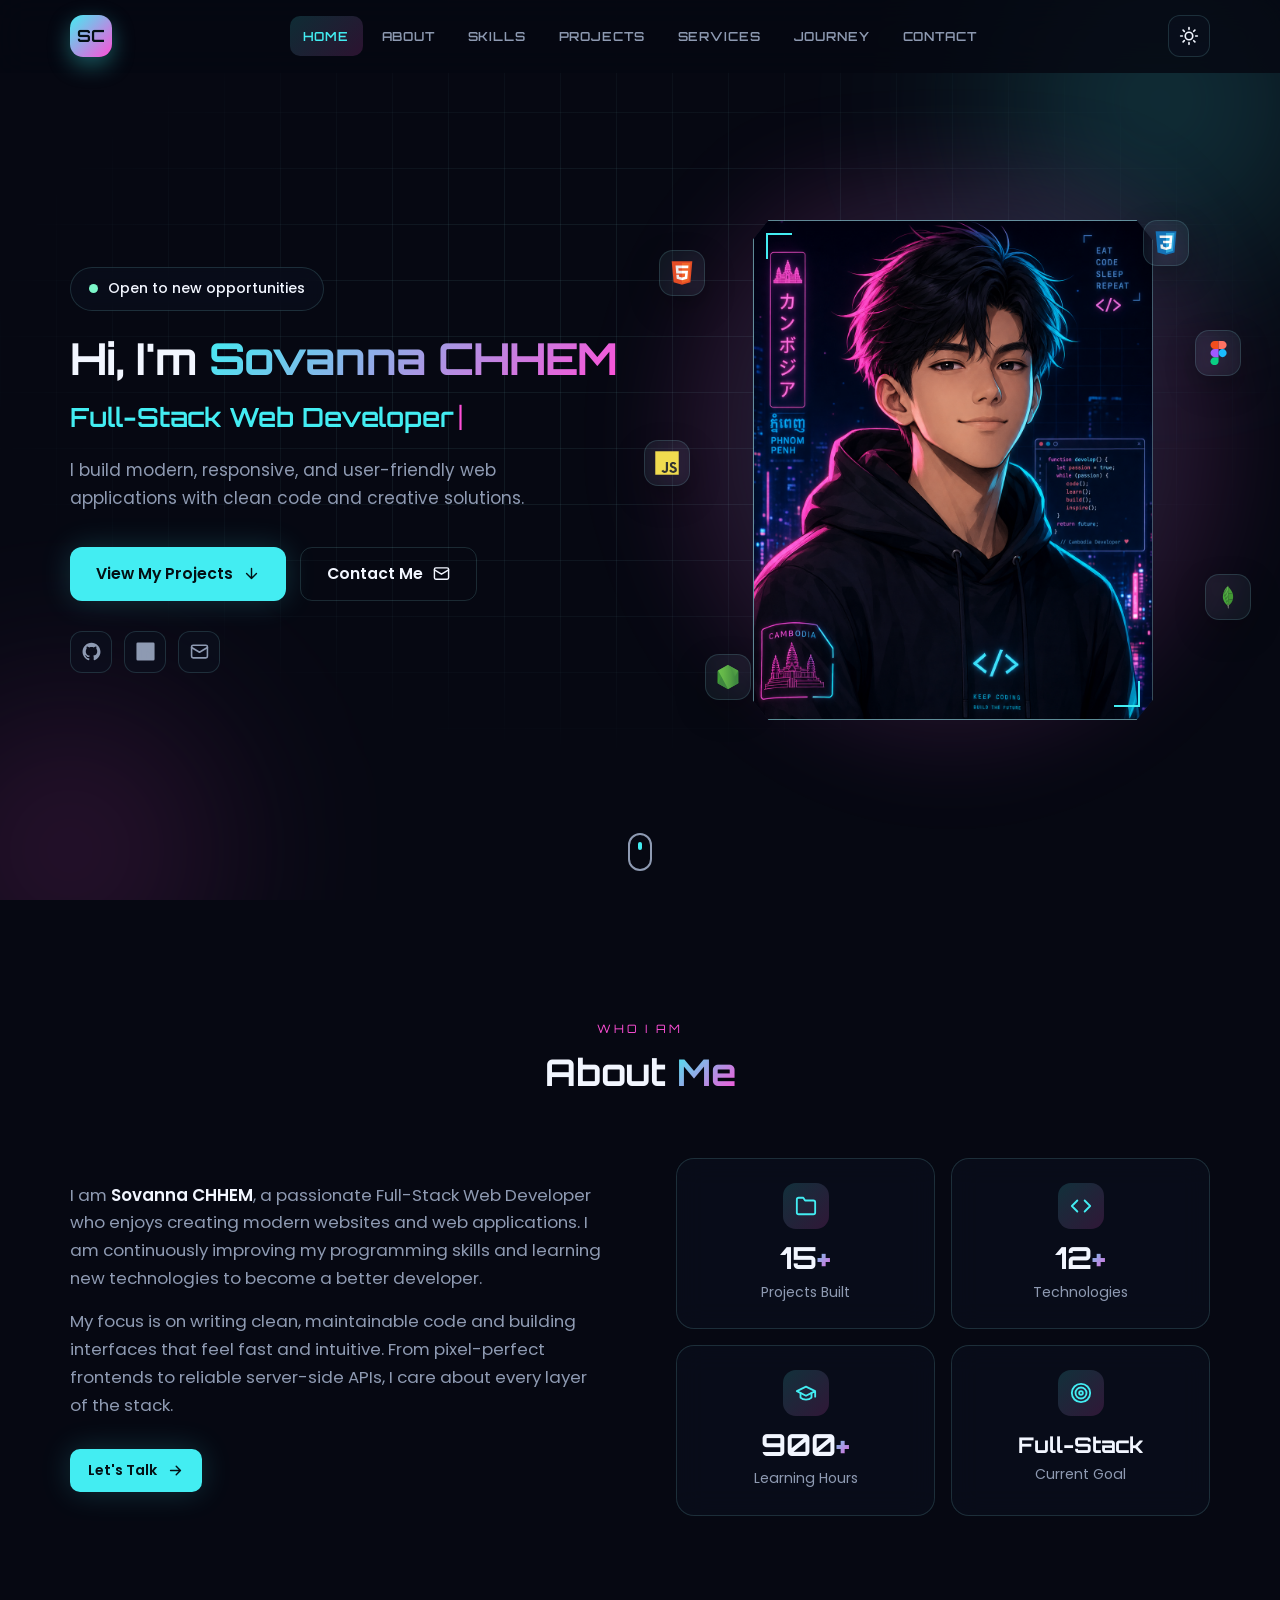
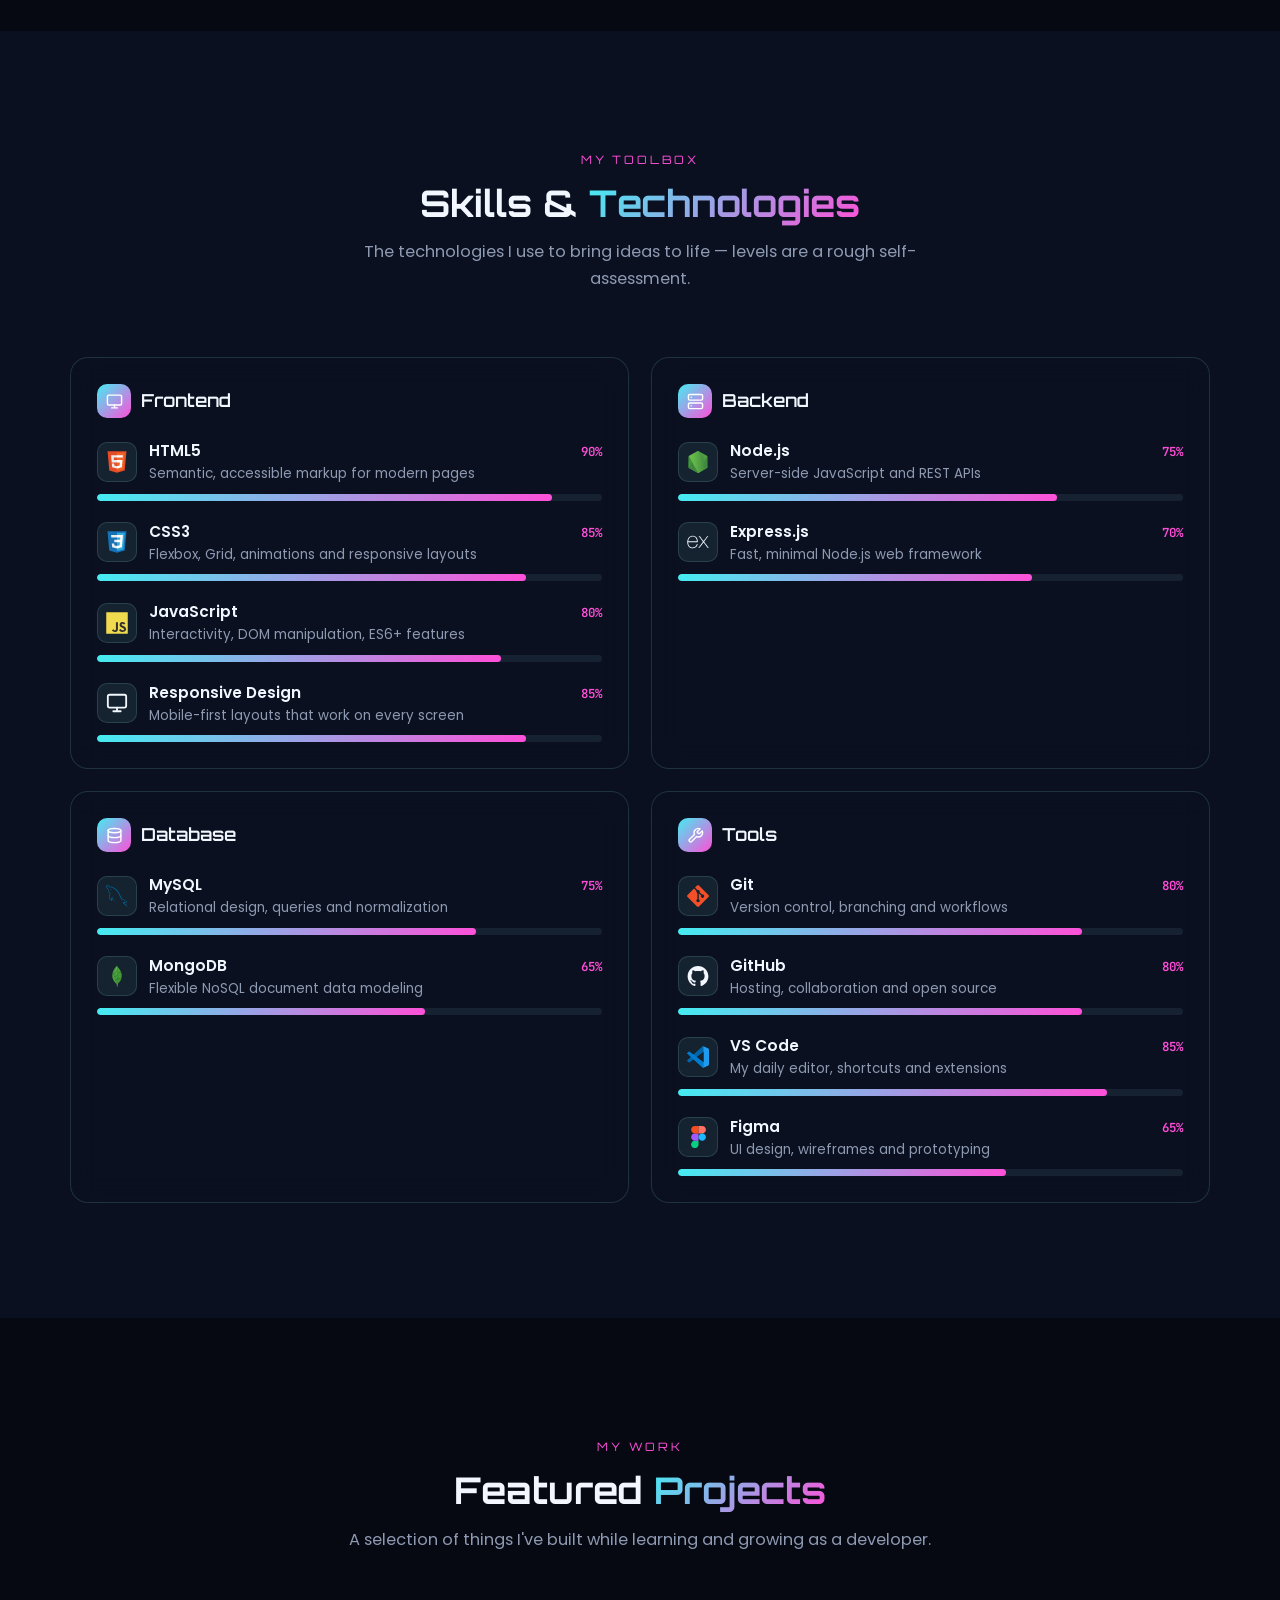
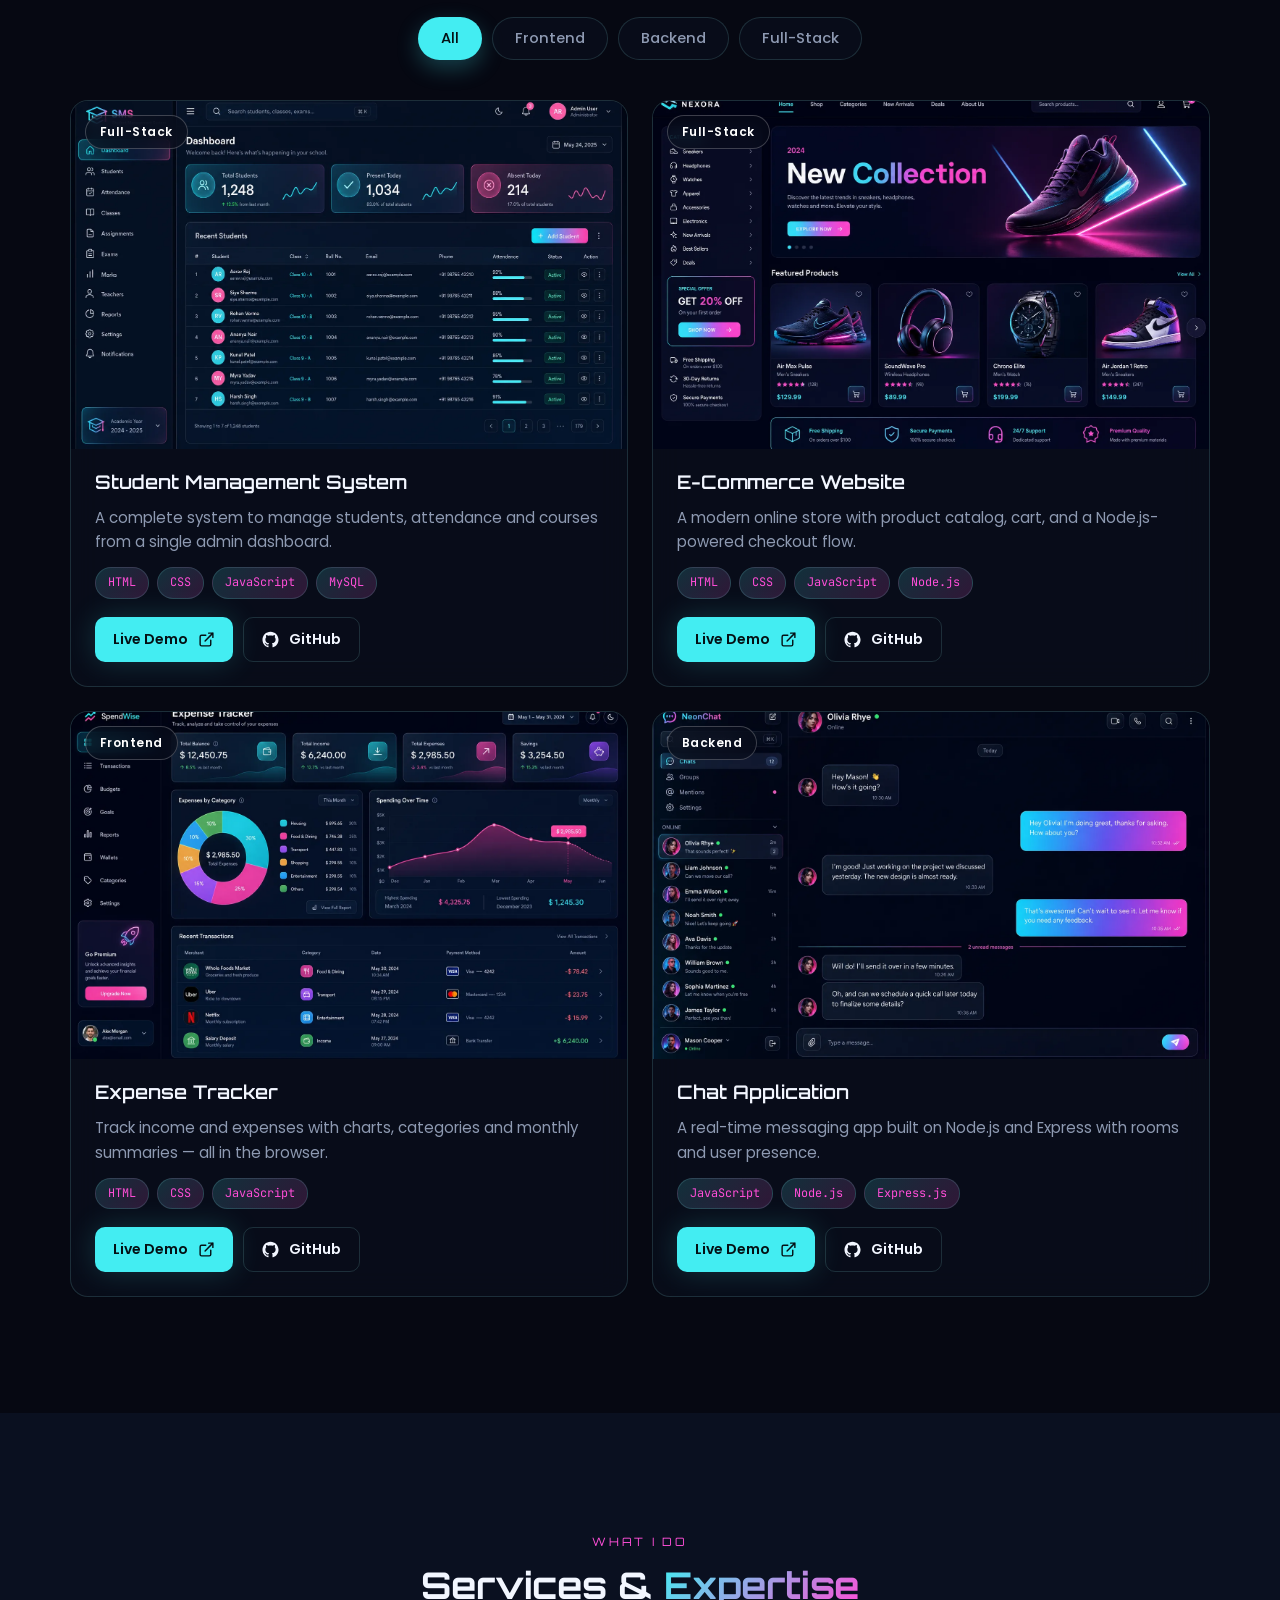
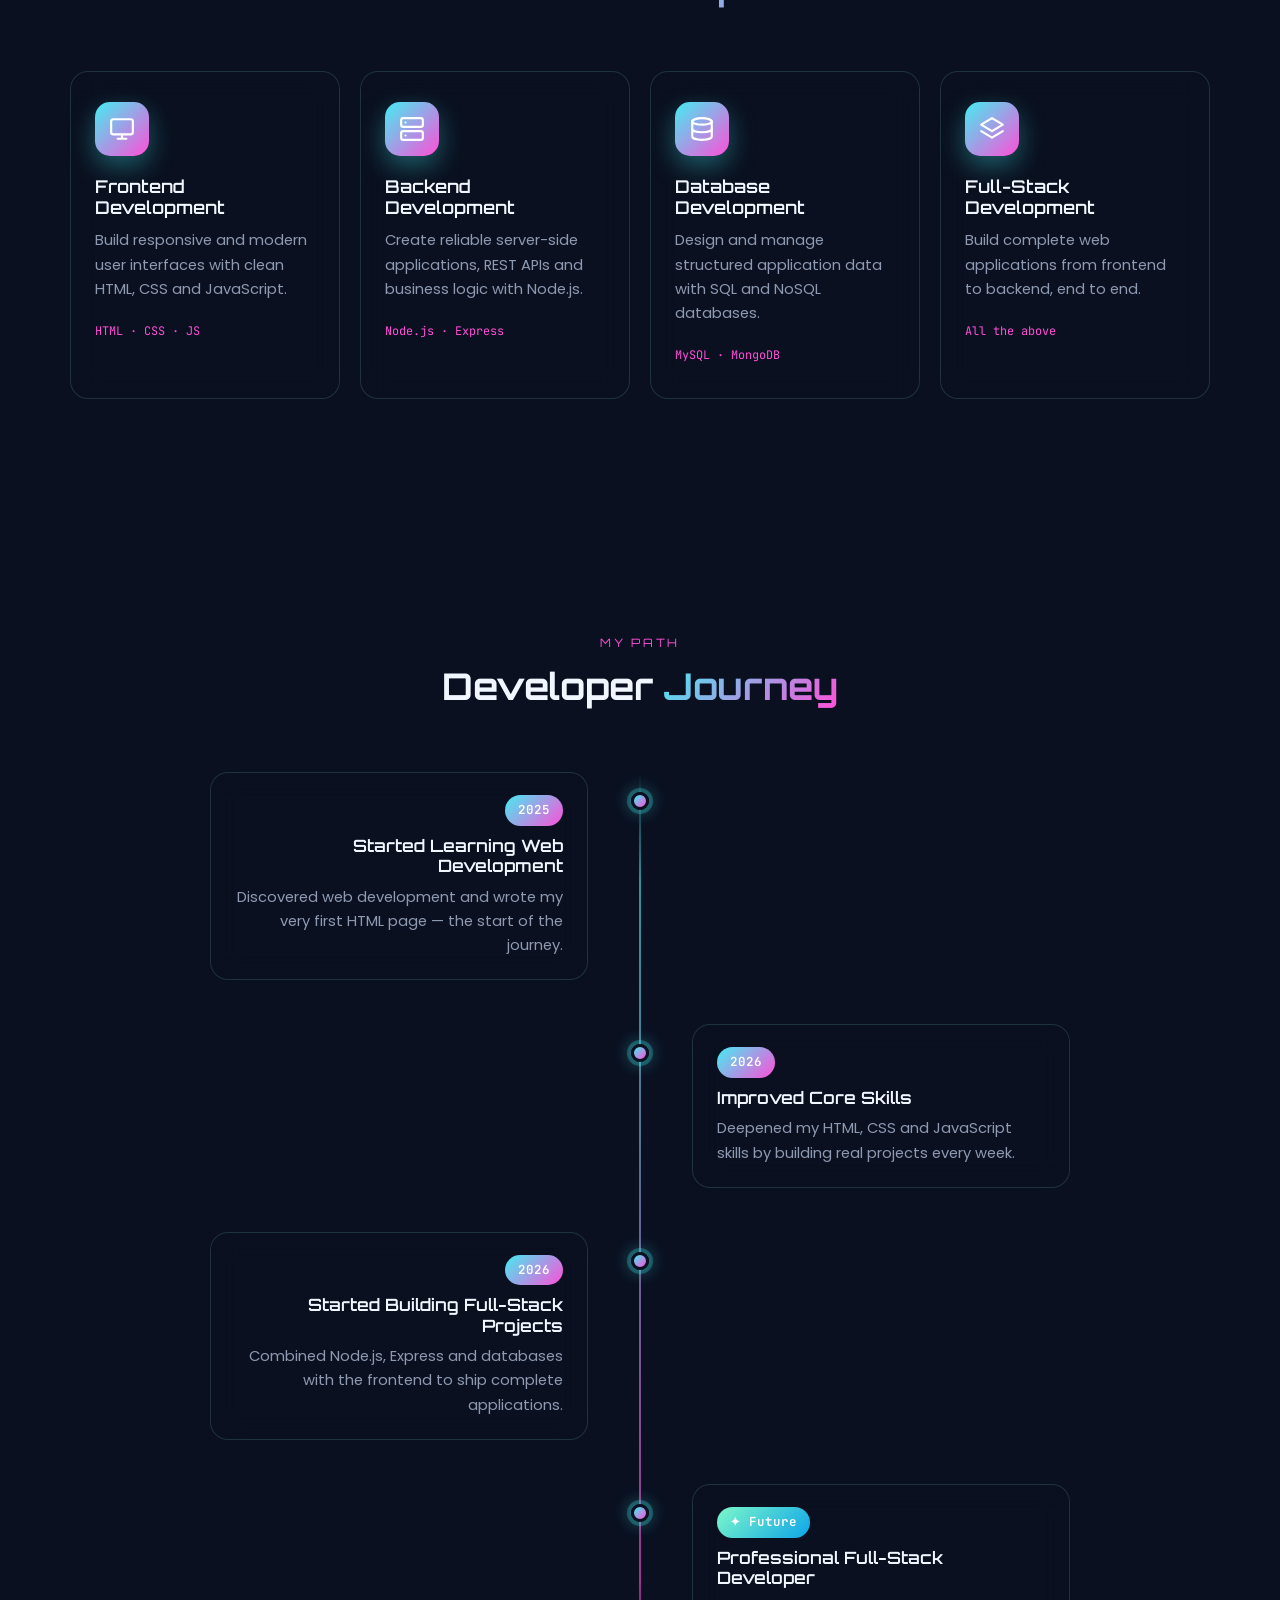
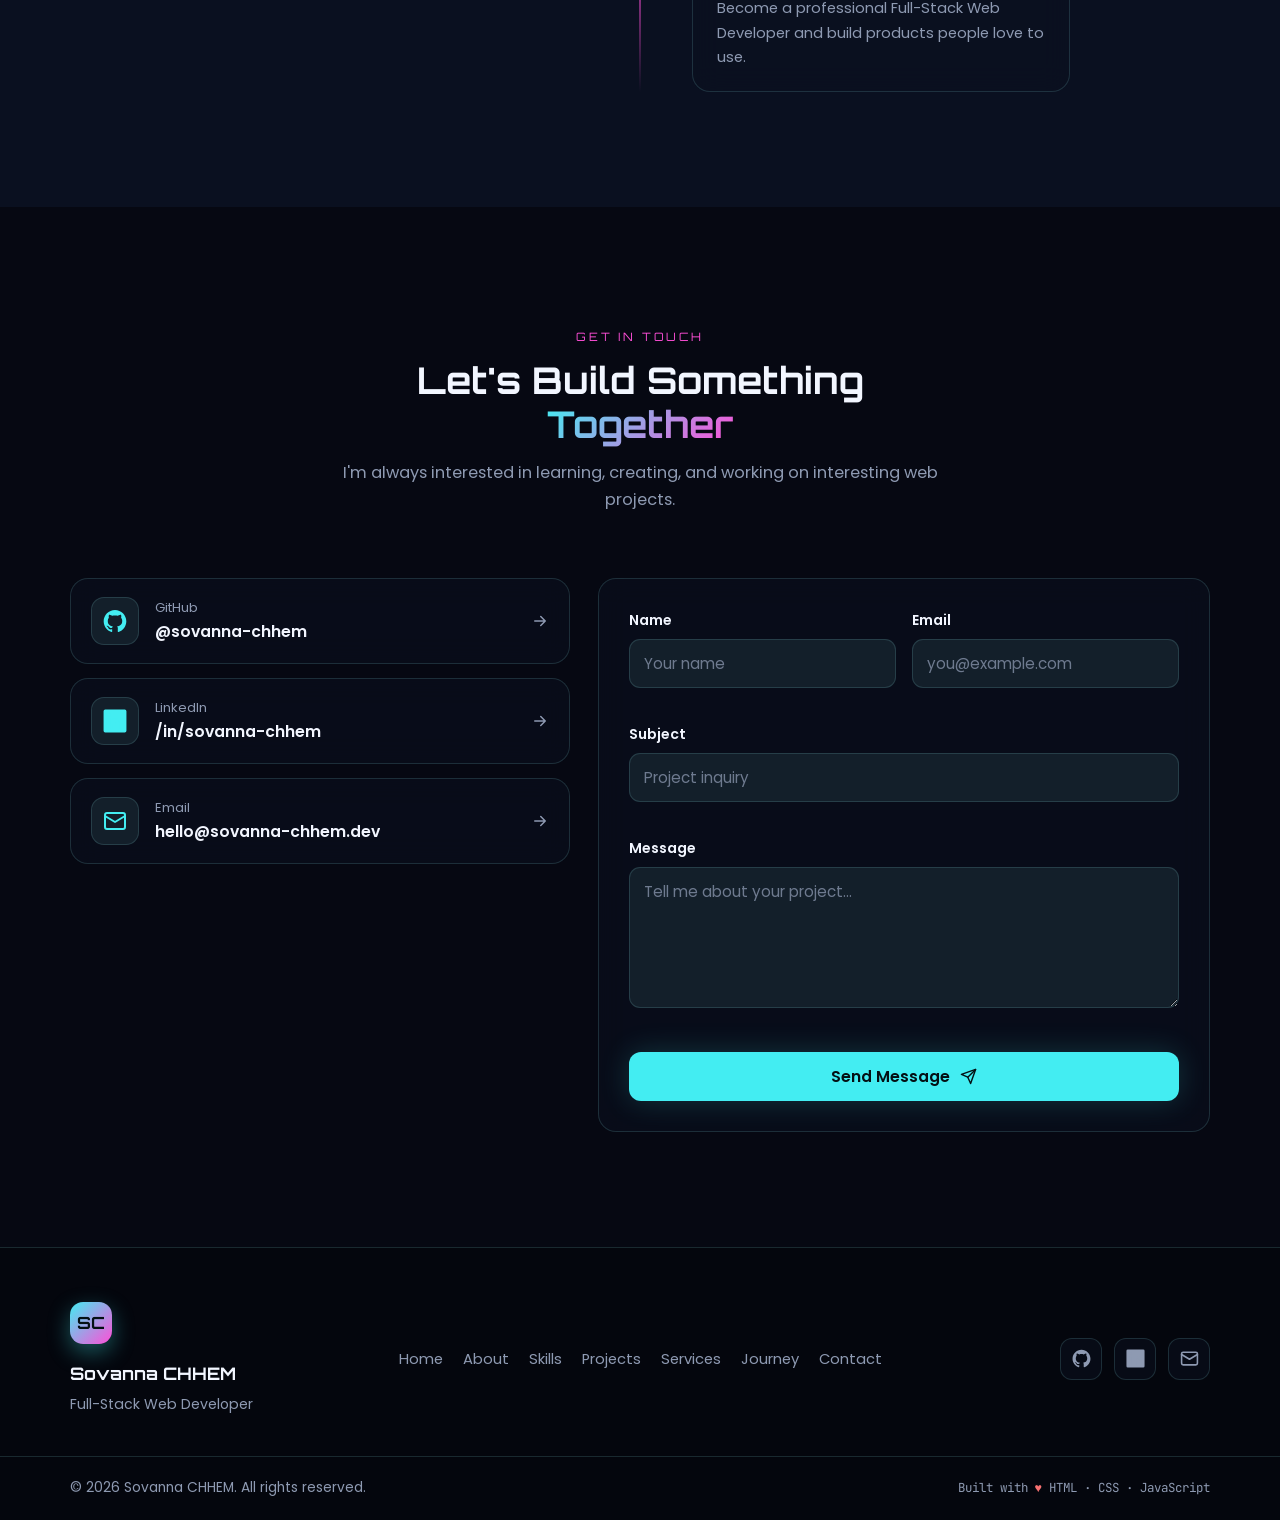
==== index.html @ 7cf5269c "update website" ====
<!DOCTYPE html>
<html lang="en" data-theme="dark">

<head>
  <!-- ============================================================
       Sovanna CHHEM — Full-Stack Web Developer Portfolio
       Pure HTML5 + CSS3 + vanilla JavaScript (no frameworks)
       ============================================================ -->
  <meta charset="UTF-8" />
  <meta name="viewport" content="width=device-width, initial-scale=1.0" />

  <!-- SEO -->
  <title>Sovanna CHHEM — Full-Stack Web Developer</title>
  <meta name="description"
    content="Portfolio of Sovanna CHHEM, a modern Full-Stack Web Developer building responsive, user-friendly web applications with clean code and creative solutions." />
  <meta name="keywords"
    content="Sovanna CHHEM, Full-Stack Developer, Web Developer, HTML, CSS, JavaScript, Node.js, Express, MySQL, MongoDB, Portfolio" />
  <meta name="author" content="Sovanna CHHEM" />
  <meta name="theme-color" content="#060812" />

  <!-- Open Graph (social sharing) -->
  <meta property="og:type" content="website" />
  <meta property="og:title" content="Sovanna CHHEM — Full-Stack Web Developer" />
  <meta property="og:description"
    content="I build modern, responsive, and user-friendly web applications with clean code and creative solutions." />
  <meta property="og:url" content="https://sovanna-chhem.dev/" />
  <meta property="og:site_name" content="Sovanna CHHEM" />
  <meta name="google-site-verification" content="WPtiojHnUy4G0GXLdQx_UKzPWzONF-RwFGlHoE3IRe0" />
  <!-- Favicon (SC monogram) -->
  <link rel="stylesheet" href="./sitemap.xml">
  <link rel="icon" type="image/svg+xml" href="assets/icons/favicon.svg" />

  <!-- Fonts: Orbitron (display), Poppins (body), Battambang (Khmer), JetBrains Mono (code) -->
  <link rel="preconnect" href="https://fonts.googleapis.com" />
  <link rel="preconnect" href="https://fonts.gstatic.com" crossorigin />
  <link
    href="https://fonts.googleapis.com/css2?family=Battambang:wght@300;400;700&family=JetBrains+Mono:wght@400;500&family=Orbitron:wght@500;600;700;800&family=Poppins:wght@300;400;500;600;700&display=swap"
    rel="stylesheet" />

  <!-- Prevent theme flash: apply saved theme before the page paints.
       The full theme logic lives in script.js (localStorage key: sc-portfolio-theme). -->
  <script>
    (function () {
      try {
        var saved = localStorage.getItem("sc-portfolio-theme");
        document.documentElement.setAttribute("data-theme", saved === "light" ? "light" : "dark");
      } catch (e) {
        document.documentElement.setAttribute("data-theme", "dark");
      }
    })();
  </script>

  <link rel="stylesheet" href="style.css" />
</head>

<body>
  <!-- ============ SVG SPRITE (all icons defined once, reused with <use>) ============ -->
  <svg class="svg-sprite" aria-hidden="true" focusable="false">
    <defs>
      <!-- Brand icons (devicon style, 128 viewBox) -->
      <symbol id="i-html5" viewBox="0 0 128 128">
        <path fill="#E44D26" d="M19.037 113.876L9.032 1.661h109.936l-10.016 112.198-45.019 12.48z" />
        <path fill="#F16529" d="M64 116.8l36.378-10.086 8.559-95.878H64z" />
        <path fill="#EBEBEB"
          d="M64 52.455H45.788L44.53 38.361H64V24.599H29.489l.33 3.692 3.382 37.927H64zm0 35.743l-.061.017-15.327-4.14-.979-10.975H33.816l1.928 21.609 28.193 7.826.063-.017z" />
        <path fill="#fff"
          d="M63.952 52.455v13.763h16.947l-1.597 17.849-15.35 4.143v14.319l28.215-7.82.207-2.325 3.234-36.233.335-3.696h-3.708zm0-27.856v13.762h33.244l.276-3.092.628-6.978.329-3.692z" />
      </symbol>
      <symbol id="i-css3" viewBox="0 0 128 128">
        <path fill="#1572B6" d="M18.814 114.123L8.76 1.352h110.48l-10.064 112.754-45.243 12.543-45.119-12.526z" />
        <path fill="#33A9DC" d="M64.001 117.062l36.559-10.136 8.601-96.354h-45.16v106.49z" />
        <path fill="#fff"
          d="M64.001 51.429h18.302l1.264-14.163H64.001V23.435h34.682l-.332 3.711-3.4 38.114h-30.95V51.429z" />
        <path fill="#EBEBEB"
          d="M64.083 87.349l-.061.018-15.403-4.159-.985-11.031H33.752l1.937 21.717 28.331 7.863.063-.018v-14.39z" />
        <path fill="#fff"
          d="M81.127 64.675l-1.666 18.522-15.426 4.164v14.39l28.354-7.858.208-2.337 2.406-26.881H81.127z" />
        <path fill="#EBEBEB"
          d="M64.048 23.435v13.831H30.64l-.277-3.108-.63-7.012-.331-3.711h34.646zm-.047 27.996v13.831H48.792l-.277-3.108-.631-7.012-.33-3.711h16.447z" />
      </symbol>
      <symbol id="i-js" viewBox="0 0 128 128">
        <path fill="#F0DB4F" d="M1.408 1.408h125.184v125.185H1.408z" />
        <path fill="#323330"
          d="M116.347 96.736c-.917-5.711-4.641-10.508-15.672-14.981-3.832-1.761-8.104-3.022-9.377-5.926-.452-1.69-.512-2.642-.226-3.665.821-3.32 4.784-4.355 7.925-3.403 2.023.678 3.938 2.237 5.093 4.724 5.402-3.498 5.391-3.475 9.163-5.879-1.381-2.141-2.118-3.129-3.022-4.045-3.249-3.629-7.676-5.498-14.756-5.355l-3.688.477c-3.534.893-6.902 2.748-8.877 5.235-5.926 6.724-4.236 18.492 2.975 23.335 7.104 5.332 17.54 6.545 18.873 11.531 1.297 6.104-4.486 8.08-10.234 7.378-4.236-.881-6.592-3.034-9.139-6.949-4.688 2.713-4.688 2.713-9.508 5.485 1.143 2.499 2.344 3.63 4.26 5.795 9.068 9.198 31.76 8.746 35.83-5.176.165-.478 1.261-3.666.38-8.581zM69.462 58.943H57.753l-.048 30.272c0 6.438.333 12.34-.714 14.149-1.713 3.558-6.152 3.117-8.175 2.427-2.059-1.012-3.106-2.451-4.319-4.485-.333-.584-.583-1.036-.667-1.071l-9.52 5.83c1.583 3.249 3.915 6.069 6.902 7.901 4.462 2.678 10.459 3.499 16.731 2.059 4.082-1.189 7.604-3.652 9.448-7.401 2.666-4.915 2.094-10.864 2.07-17.444.06-10.735.001-21.468.001-32.237z" />
      </symbol>
      <symbol id="i-node" viewBox="0 0 128 128">
        <path fill="url(#ng1)"
          d="M66.958.825a6.07 6.07 0 0 0-6.035 0L11.103 29.76c-1.895 1.072-2.96 3.095-2.96 5.24v57.988c0 2.143 1.183 4.167 2.958 5.24l49.82 28.934a6.07 6.07 0 0 0 6.036 0l49.82-28.935c1.894-1.072 2.958-3.096 2.958-5.24V35c0-2.144-1.183-4.167-2.958-5.24z" />
        <path fill="url(#ng2)"
          d="M116.897 29.76 66.841.825A8.161 8.161 0 0 0 65.302.23L9.21 96.798a6.251 6.251 0 0 0 1.657 1.43l50.057 28.934c1.42.833 3.076 1.072 4.615.595l52.66-96.925a3.702 3.702 0 0 0-1.302-1.072z" />
        <path fill="url(#ng3)"
          d="M116.898 98.225c1.42-.833 2.485-2.262 2.958-3.81L65.066.108c-1.42-.238-2.959-.119-4.26.715L11.104 29.639l53.606 98.355c.71-.12 1.54-.358 2.25-.715z" />
        <defs>
          <linearGradient id="ng1" x1="34.513" x2="27.157" y1="15.535" y2="30.448"
            gradientTransform="translate(-129.242 -73.715) scale(6.18523)" gradientUnits="userSpaceOnUse">
            <stop stop-color="#3F873F" />
            <stop offset=".33" stop-color="#3F8B3D" />
            <stop offset=".637" stop-color="#3E9638" />
            <stop offset=".934" stop-color="#3DA92E" />
            <stop offset="1" stop-color="#3DAE2B" />
          </linearGradient>
          <linearGradient id="ng2" x1="30.009" x2="50.533" y1="23.359" y2="8.288"
            gradientTransform="translate(-129.242 -73.715) scale(6.18523)" gradientUnits="userSpaceOnUse">
            <stop offset=".138" stop-color="#3F873F" />
            <stop offset=".402" stop-color="#52A044" />
            <stop offset=".713" stop-color="#64B749" />
            <stop offset=".908" stop-color="#6ABF4B" />
          </linearGradient>
          <linearGradient id="ng3" x1="21.917" x2="40.555" y1="22.261" y2="22.261"
            gradientTransform="translate(-129.242 -73.715) scale(6.18523)" gradientUnits="userSpaceOnUse">
            <stop offset=".092" stop-color="#6ABF4B" />
            <stop offset=".287" stop-color="#64B749" />
            <stop offset=".598" stop-color="#52A044" />
            <stop offset=".862" stop-color="#3F873F" />
          </linearGradient>
        </defs>
      </symbol>
      <symbol id="i-express" viewBox="0 0 128 128">
        <path fill="currentColor"
          d="M126.67 98.44c-4.56 1.16-7.38.05-9.91-3.75-5.68-8.51-11.95-16.63-18-24.9-.78-1.07-1.59-2.12-2.6-3.45C89 76 81.85 85.2 75.14 94.77c-2.4 3.42-4.92 4.91-9.4 3.7l26.92-36.13L67.6 29.71c4.31-.84 7.29-.41 9.93 3.45 5.83 8.52 12.26 16.63 18.67 25.21 6.45-8.55 12.8-16.67 18.8-25.11 2.41-3.42 5-4.72 9.33-3.46-3.28 4.35-6.49 8.63-9.72 12.88-4.36 5.73-8.64 11.53-13.16 17.14-1.61 2-1.35 3.3.09 5.19C109.9 76 118.16 87.1 126.67 98.44zM1.33 61.74c.72-3.61 1.2-7.29 2.2-10.83 6-21.43 30.6-30.34 47.5-17.06C60.93 41.64 63.39 52.62 62.9 65H7.1c-.84 22.21 15.15 35.62 35.53 28.78 7.15-2.4 11.36-8 13.47-15 1.07-3.51 2.84-4.06 6.14-3.06-1.69 8.76-5.52 16.08-13.52 20.66-12 6.86-29.13 4.64-38.14-4.89C5.26 85.89 3 78.92 2 71.39c-.15-1.2-.46-2.38-.7-3.57q.03-3.04.03-6.08zm5.87-1.49h50.43c-.33-16.06-10.33-27.47-24-27.57-15-.12-25.78 11.02-26.43 27.57z" />
      </symbol>
      <symbol id="i-mysql" viewBox="0 0 128 128">
        <path fill="#00618A"
          d="M117.688 98.242c-6.973-.191-12.297.461-16.852 2.379-1.293.547-3.355.559-3.566 2.18.711.746.82 1.859 1.387 2.777 1.086 1.754 2.922 4.113 4.559 5.352 1.789 1.348 3.633 2.793 5.551 3.961 3.414 2.082 7.223 3.27 10.504 5.352 1.938 1.23 3.859 2.777 5.75 4.164.934.684 1.563 1.75 2.773 2.18v-.195c-.637-.812-.801-1.93-1.387-2.777l-2.578-2.578c-2.52-3.344-5.719-6.281-9.117-8.719-2.711-1.949-8.781-4.578-9.91-7.73l-.199-.199c1.922-.219 4.172-.914 5.949-1.391 2.98-.797 5.645-.59 8.719-1.387l4.164-1.187v-.793c-1.555-1.594-2.664-3.707-4.359-5.152-4.441-3.781-9.285-7.555-14.273-10.703-2.766-1.746-6.184-2.883-9.117-4.363-.988-.496-2.719-.758-3.371-1.586-1.539-1.961-2.379-4.449-3.566-6.738-2.488-4.793-4.93-10.023-7.137-15.066-1.504-3.437-2.484-6.828-4.359-9.91-9-14.797-18.687-23.73-33.695-32.508-3.195-1.867-7.039-2.605-11.102-3.57l-6.543-.395c-1.332-.555-2.715-2.184-3.965-2.977C16.977 3.52 4.223-3.312.539 5.672-1.785 11.34 4.016 16.871 6.09 19.746c1.457 2.012 3.32 4.273 4.359 6.539.688 1.492.805 2.984 1.391 4.559 1.438 3.883 2.695 8.109 4.559 11.695.941 1.816 1.98 3.727 3.172 5.352.727.996 1.98 1.438 2.18 2.973-1.227 1.715-1.297 4.375-1.984 6.543-3.098 9.77-1.926 21.91 2.578 29.137 1.383 2.223 4.641 6.98 9.117 5.156 3.918-1.598 3.043-6.539 4.164-10.902.254-.988.098-1.715.594-2.379v.199l3.57 7.133c2.641 4.254 7.324 8.699 11.297 11.699 2.059 1.555 3.68 4.242 6.344 5.152v-.199h-.199c-.516-.805-1.324-1.137-1.98-1.781-1.551-1.523-3.277-3.414-4.559-5.156-3.613-4.902-6.805-10.27-9.711-15.855-1.391-2.668-2.598-5.609-3.77-8.324-.453-1.047-.445-2.633-1.387-3.172-1.281 1.988-3.172 3.598-4.164 5.945-1.582 3.754-1.789 8.336-2.375 13.082-.348.125-.195.039-.398.199-2.762-.668-3.73-3.508-4.758-5.949-2.594-6.164-3.078-16.09-.793-23.191.59-1.836 3.262-7.617 2.18-9.316-.516-1.691-2.219-2.672-3.172-3.965-1.18-1.598-2.355-3.703-3.172-5.551-2.125-4.805-3.113-10.203-5.352-15.062-1.07-2.324-2.875-4.676-4.359-6.738-1.645-2.289-3.484-3.977-4.758-6.742-.453-.984-1.066-2.559-.398-3.566.215-.684.516-.969 1.191-1.191 1.148-.887 4.352.297 5.547.793 3.18 1.32 5.832 2.578 8.527 4.363 1.289.855 2.598 2.512 4.16 2.973h1.785c2.789.641 5.914.195 8.523.988 4.609 1.402 8.738 3.582 12.488 5.949 11.422 7.215 20.766 17.48 27.156 29.734 1.027 1.973 1.473 3.852 2.379 5.945 1.824 4.219 4.125 8.559 5.941 12.688 1.816 4.113 3.582 8.27 6.148 11.695 1.348 1.801 6.551 2.766 8.918 3.766 1.66.699 4.379 1.43 5.949 2.379 3 1.809 5.906 3.965 8.723 5.945 1.402.992 5.73 3.168 5.945 4.957zm-88.605-75.52c-1.453-.027-2.48.156-3.566.395v.199h.195c.695 1.422 1.918 2.34 2.777 3.566l1.98 4.164.199-.195c1.227-.867 1.789-2.25 1.781-4.363-.492-.52-.562-1.164-.992-1.785-.562-.824-1.66-1.289-2.375-1.98zm0 0" />
      </symbol>
      <symbol id="i-mongo" viewBox="0 0 128 128">
        <path fill-rule="evenodd" clip-rule="evenodd" fill="#439934"
          d="M88.038 42.812c1.605 4.643 2.761 9.383 3.141 14.296.472 6.095.256 12.147-1.029 18.142-.035.165-.109.32-.164.48-.403.001-.814-.049-1.208.012-3.329.523-6.655 1.065-9.981 1.604-3.438.557-6.881 1.092-10.313 1.687-1.216.21-2.721-.041-3.212 1.641-.014.046-.154.054-.235.08l.166-10.051-.169-24.252 1.602-.275c2.62-.429 5.24-.864 7.862-1.281 3.129-.497 6.261-.98 9.392-1.465 1.381-.215 2.764-.412 4.148-.618z" />
        <path fill-rule="evenodd" clip-rule="evenodd" fill="#45A538"
          d="M61.729 110.054c-1.69-1.453-3.439-2.842-5.059-4.37-8.717-8.222-15.093-17.899-18.233-29.566-.865-3.211-1.442-6.474-1.627-9.792-.13-2.322-.318-4.665-.154-6.975.437-6.144 1.325-12.229 3.127-18.147l.099-.138c.175.233.427.439.516.702 1.759 5.18 3.505 10.364 5.242 15.551 5.458 16.3 10.909 32.604 16.376 48.9.107.318.384.579.583.866l-.87 2.969z" />
        <path fill-rule="evenodd" clip-rule="evenodd" fill="#46A037"
          d="M88.038 42.812c-1.384.206-2.768.403-4.149.616-3.131.485-6.263.968-9.392 1.465-2.622.417-5.242.852-7.862 1.281l-1.602.275-.012-1.045c-.053-.859-.144-1.717-.154-2.576-.069-5.478-.112-10.956-.18-16.434-.042-3.429-.105-6.857-.175-10.285-.043-2.13-.089-4.261-.185-6.388-.052-1.143-.236-2.28-.311-3.423-.042-.657.016-1.319.029-1.979.817 1.583 1.616 3.178 2.456 4.749 1.327 2.484 3.441 4.314 5.344 6.311 7.523 7.892 12.864 17.068 16.193 27.433z" />
        <path fill-rule="evenodd" clip-rule="evenodd" fill="#409433"
          d="M65.036 80.753c.081-.026.222-.034.235-.08.491-1.682 1.996-1.431 3.212-1.641 3.432-.594 6.875-1.13 10.313-1.687 3.326-.539 6.652-1.081 9.981-1.604.394-.062.805-.011 1.208-.012-.622 2.22-1.112 4.488-1.901 6.647-.896 2.449-1.98 4.839-3.131 7.182a49.142 49.142 0 01-6.353 9.763c-1.919 2.308-4.058 4.441-6.202 6.548-1.185 1.165-2.582 2.114-3.882 3.161l-.337-.23-1.214-1.038-1.256-2.753a41.402 41.402 0 01-1.394-9.838l.023-.561.171-2.426c.057-.828.133-1.655.168-2.485.129-2.982.241-5.964.359-8.946z" />
        <path fill-rule="evenodd" clip-rule="evenodd" fill="#4FAA41"
          d="M65.036 80.753c-.118 2.982-.23 5.964-.357 8.947-.035.83-.111 1.657-.168 2.485l-.765.289c-1.699-5.002-3.399-9.951-5.062-14.913-2.75-8.209-5.467-16.431-8.213-24.642a4498.887 4498.887 0 00-6.7-19.867c-.105-.31-.407-.552-.617-.826l4.896-9.002c.168.292.39.565.496.879a6167.476 6167.476 0 016.768 20.118c2.916 8.73 5.814 17.467 8.728 26.198.116.349.308.671.491 1.062l.67-.78-.167 10.052z" />
        <path fill-rule="evenodd" clip-rule="evenodd" fill="#4AA73C"
          d="M43.155 32.227c.21.274.511.516.617.826a4498.887 4498.887 0 016.7 19.867c2.746 8.211 5.463 16.433 8.213 24.642 1.662 4.961 3.362 9.911 5.062 14.913l.765-.289-.171 2.426-.155.559c-.266 2.656-.49 5.318-.814 7.968-.163 1.328-.509 2.632-.772 3.947-.198-.287-.476-.548-.583-.866-5.467-16.297-10.918-32.6-16.376-48.9a3888.972 3888.972 0 00-5.242-15.551c-.089-.263-.34-.469-.516-.702l3.272-8.84z" />
        <path fill-rule="evenodd" clip-rule="evenodd" fill="#57AE47"
          d="M65.202 70.702l-.67.78c-.183-.391-.375-.714-.491-1.062-2.913-8.731-5.812-17.468-8.728-26.198a6167.476 6167.476 0 00-6.768-20.118c-.105-.314-.327-.588-.496-.879l6.055-7.965c.191.255.463.482.562.769 1.681 4.921 3.347 9.848 5.003 14.778 1.547 4.604 3.071 9.215 4.636 13.813.105.308.47.526.714.786l.012 1.045c.058 8.082.115 16.167.171 24.251z" />
        <path fill-rule="evenodd" clip-rule="evenodd" fill="#60B24F"
          d="M65.021 45.404c-.244-.26-.609-.478-.714-.786-1.565-4.598-3.089-9.209-4.636-13.813-1.656-4.93-3.322-9.856-5.003-14.778-.099-.287-.371-.514-.562-.769 1.969-1.928 3.877-3.925 5.925-5.764 1.821-1.634 3.285-3.386 3.352-5.968.003-.107.059-.214.145-.514l.519 1.306c-.013.661-.072 1.322-.029 1.979.075 1.143.259 2.28.311 3.423.096 2.127.142 4.258.185 6.388.069 3.428.132 6.856.175 10.285.067 5.478.111 10.956.18 16.434.008.861.098 1.718.152 2.577z" />
        <path fill-rule="evenodd" clip-rule="evenodd" fill="#A9AA88"
          d="M62.598 107.085c.263-1.315.609-2.62.772-3.947.325-2.649.548-5.312.814-7.968l.066-.01.066.011a41.402 41.402 0 001.394 9.838c-.176.232-.425.439-.518.701-.727 2.05-1.412 4.116-2.143 6.166-.1.28-.378.498-.574.744l-.747-2.566.87-2.969z" />
        <path fill-rule="evenodd" clip-rule="evenodd" fill="#B6B598"
          d="M62.476 112.621c.196-.246.475-.464.574-.744.731-2.05 1.417-4.115 2.143-6.166.093-.262.341-.469.518-.701l1.255 2.754c-.248.352-.59.669-.728 1.061l-2.404 7.059c-.099.283-.437.483-.663.722l-.695-3.985z" />
        <path fill-rule="evenodd" clip-rule="evenodd" fill="#C2C1A7"
          d="M63.171 116.605c.227-.238.564-.439.663-.722l2.404-7.059c.137-.391.48-.709.728-1.061l1.215 1.037c-.587.58-.913 1.25-.717 2.097l-.369 1.208c-.168.207-.411.387-.494.624-.839 2.403-1.64 4.819-2.485 7.222-.107.305-.404.544-.614.812-.109-1.387-.22-2.771-.331-4.158z" />
        <path fill-rule="evenodd" clip-rule="evenodd" fill="#CECDB7"
          d="M63.503 120.763c.209-.269.506-.508.614-.812.845-2.402 1.646-4.818 2.485-7.222.083-.236.325-.417.494-.624l-.509 5.545c-.136.157-.333.294-.398.477-.575 1.614-1.117 3.24-1.694 4.854-.119.333-.347.627-.525.938-.158-.207-.441-.407-.454-.623-.051-.841-.016-1.688-.013-2.533z" />
        <path fill-rule="evenodd" clip-rule="evenodd" fill="#DBDAC7"
          d="M63.969 123.919c.178-.312.406-.606.525-.938.578-1.613 1.119-3.239 1.694-4.854.065-.183.263-.319.398-.477l.012 3.64-1.218 3.124-1.411-.495z" />
        <path fill-rule="evenodd" clip-rule="evenodd" fill="#EBE9DC"
          d="M65.38 124.415l1.218-3.124.251 3.696-1.469-.572z" />
        <path fill-rule="evenodd" clip-rule="evenodd" fill="#CECDB7"
          d="M67.464 110.898c-.196-.847.129-1.518.717-2.097l.337.23-1.054 1.867z" />
        <path fill-rule="evenodd" clip-rule="evenodd" fill="#4FAA41"
          d="M64.316 95.172l-.066-.011-.066.01.155-.559-.023.56z" />
      </symbol>
      <symbol id="i-git" viewBox="0 0 128 128">
        <path fill="#F34F29"
          d="M124.737 58.378L69.621 3.264c-3.172-3.174-8.32-3.174-11.497 0L46.68 14.71l14.518 14.518c3.375-1.139 7.243-.375 9.932 2.314 2.703 2.706 3.461 6.607 2.294 9.993l13.992 13.993c3.385-1.167 7.292-.413 9.994 2.295 3.78 3.777 3.78 9.9 0 13.679a9.673 9.673 0 01-13.683 0 9.677 9.677 0 01-2.105-10.521L68.574 47.933l-.002 34.341a9.708 9.708 0 012.559 1.828c3.778 3.777 3.778 9.898 0 13.683-3.779 3.777-9.904 3.777-13.679 0-3.778-3.784-3.778-9.905 0-13.683a9.65 9.65 0 013.167-2.11V47.333a9.581 9.581 0 01-3.167-2.111c-2.862-2.86-3.551-7.06-2.083-10.576L41.056 20.333 3.264 58.123a8.133 8.133 0 000 11.5l55.117 55.114c3.174 3.174 8.32 3.174 11.499 0l54.858-54.858a8.135 8.135 0 00-.001-11.501z" />
      </symbol>
      <symbol id="i-github" viewBox="0 0 128 128">
        <path fill="currentColor" fill-rule="evenodd" clip-rule="evenodd"
          d="M64 5.103c-33.347 0-60.388 27.035-60.388 60.388 0 26.682 17.303 49.317 41.297 57.303 3.017.56 4.125-1.31 4.125-2.905 0-1.44-.056-6.197-.082-11.243-16.8 3.653-20.345-7.125-20.345-7.125-2.747-6.98-6.705-8.836-6.705-8.836-5.48-3.748.413-3.67.413-3.67 6.063.425 9.257 6.223 9.257 6.223 5.386 9.23 14.127 6.562 17.573 5.02.542-3.903 2.107-6.568 3.834-8.076-13.413-1.525-27.514-6.704-27.514-29.843 0-6.593 2.36-11.98 6.223-16.21-.628-1.52-2.695-7.662.584-15.98 0 0 5.07-1.623 16.61 6.19C53.7 35 58.867 34.327 64 34.304c5.13.023 10.3.694 15.127 2.033 11.526-7.813 16.59-6.19 16.59-6.19 3.287 8.317 1.22 14.46.593 15.98 3.872 4.23 6.215 9.617 6.215 16.21 0 23.194-14.127 28.3-27.574 29.796 2.167 1.874 4.097 5.55 4.097 11.183 0 8.08-.07 14.583-.07 16.572 0 1.607 1.088 3.49 4.148 2.897 23.98-7.994 41.263-30.622 41.263-57.294C124.388 32.14 97.35 5.104 64 5.104z" />
      </symbol>
      <symbol id="i-vscode" viewBox="0 0 128 128">
        <mask id="vs1" width="128" height="128" x="0" y="0" maskUnits="userSpaceOnUse" style="mask-type:alpha">
          <path fill="#fff" fill-rule="evenodd"
            d="M90.767 127.126a7.968 7.968 0 0 0 6.35-.244l26.353-12.681a8 8 0 0 0 4.53-7.209V21.009a8 8 0 0 0-4.53-7.21L97.117 1.12a7.97 7.97 0 0 0-9.093 1.548l-50.45 46.026L15.6 32.013a5.328 5.328 0 0 0-6.807.302l-7.048 6.411a5.335 5.335 0 0 0-.006 7.888L20.796 64 1.74 81.387a5.336 5.336 0 0 0 .006 7.887l7.048 6.411a5.327 5.327 0 0 0 6.807.303l21.974-16.68 50.45 46.025a7.96 7.96 0 0 0 2.743 1.793Zm5.252-92.183L57.74 64l38.28 29.058V34.943Z"
            clip-rule="evenodd" />
        </mask>
        <g mask="url(#vs1)">
          <path fill="#0065A9"
            d="M123.471 13.82 97.097 1.12A7.973 7.973 0 0 0 88 2.668L1.662 81.387a5.333 5.333 0 0 0 .006 7.887l7.052 6.411a5.333 5.333 0 0 0 6.811.303l103.971-78.875c3.488-2.646 8.498-.158 8.498 4.22v-.306a8.001 8.001 0 0 0-4.529-7.208Z" />
          <path fill="#007ACC"
            d="m123.471 114.181-26.374 12.698A7.973 7.973 0 0 1 88 125.333L1.662 46.613a5.333 5.333 0 0 1 .006-7.887l7.052-6.411a5.333 5.333 0 0 1 6.811-.303l103.971 78.874c3.488 2.647 8.498.159 8.498-4.219v.306a8.001 8.001 0 0 1-4.529 7.208Z" />
          <path fill="#1F9CF0"
            d="M97.098 126.882A7.977 7.977 0 0 1 88 125.333c2.952 2.952 8 .861 8-3.314V5.98c0-4.175-5.048-6.266-8-3.313a7.977 7.977 0 0 1 9.098-1.549L123.467 13.8A8 8 0 0 1 128 21.01v85.982a8 8 0 0 1-4.533 7.21l-26.369 12.681Z" />
        </g>
      </symbol>
      <symbol id="i-figma" viewBox="0 0 128 128">
        <path fill="#0acf83"
          d="M45.5 129c11.9 0 21.5-9.6 21.5-21.5V86H45.5C33.6 86 24 95.6 24 107.5S33.6 129 45.5 129zm0 0" />
        <path fill="#a259ff" d="M24 64.5C24 52.6 33.6 43 45.5 43H67v43H45.5C33.6 86 24 76.4 24 64.5zm0 0" />
        <path fill="#f24e1e" d="M24 21.5C24 9.6 33.6 0 45.5 0H67v43H45.5C33.6 43 24 33.4 24 21.5zm0 0" />
        <path fill="#ff7262" d="M67 0h21.5C100.4 0 110 9.6 110 21.5S100.4 43 88.5 43H67zm0 0" />
        <path fill="#1abcfe"
          d="M110 64.5c0 11.9-9.6 21.5-21.5 21.5S67 76.4 67 64.5 76.6 43 88.5 43 110 52.6 110 64.5zm0 0" />
      </symbol>
      <symbol id="i-linkedin" viewBox="0 0 128 128">
        <path fill="currentColor"
          d="M116 3H12a8.91 8.91 0 0 0-9 8.8v104.42a8.91 8.91 0 0 0 9 8.78h104a8.93 8.93 0 0 0 9-8.81V11.77A8.93 8.93 0 0 0 116 3z" />
        <path fill="currentColor"
          d="M21.06 48.73h18.11V107H21.06zm9.06-29a10.5 10.5 0 1 1-10.5 10.49 10.5 10.5 0 0 1 10.5-10.49M50.53 48.73h17.36v8h.24c2.42-4.58 8.32-9.41 17.13-9.41C103.6 47.28 107 59.35 107 75v32H88.89V78.65c0-6.75-.12-15.44-9.41-15.44s-10.87 7.36-10.87 15V107H50.53z" />
      </symbol>

      <!-- UI icons (24 viewBox, stroke = currentColor) -->
      <symbol id="i-mail" viewBox="0 0 24 24" fill="none" stroke="currentColor" stroke-width="2" stroke-linecap="round"
        stroke-linejoin="round">
        <rect x="2" y="4" width="20" height="16" rx="2" />
        <path d="m22 7-10 6L2 7" />
      </symbol>
      <symbol id="i-monitor" viewBox="0 0 24 24" fill="none" stroke="currentColor" stroke-width="2"
        stroke-linecap="round" stroke-linejoin="round">
        <rect x="2" y="3" width="20" height="14" rx="2" />
        <path d="M8 21h8M12 17v4" />
      </symbol>
      <symbol id="i-server" viewBox="0 0 24 24" fill="none" stroke="currentColor" stroke-width="2"
        stroke-linecap="round" stroke-linejoin="round">
        <rect x="2" y="2" width="20" height="8" rx="2" />
        <rect x="2" y="14" width="20" height="8" rx="2" />
        <path d="M6 6h.01M6 18h.01" />
      </symbol>
      <symbol id="i-db" viewBox="0 0 24 24" fill="none" stroke="currentColor" stroke-width="2" stroke-linecap="round"
        stroke-linejoin="round">
        <ellipse cx="12" cy="5" rx="9" ry="3" />
        <path d="M21 5v14c0 1.66-4 3-9 3s-9-1.34-9-3V5" />
        <path d="M3 12c0 1.66 4 3 9 3s9-1.34 9-3" />
      </symbol>
      <symbol id="i-layers" viewBox="0 0 24 24" fill="none" stroke="currentColor" stroke-width="2"
        stroke-linecap="round" stroke-linejoin="round">
        <path d="m12 2 10 6-10 6L2 8z" />
        <path d="m2 14 10 6 10-6" />
      </symbol>
      <symbol id="i-folder" viewBox="0 0 24 24" fill="none" stroke="currentColor" stroke-width="2"
        stroke-linecap="round" stroke-linejoin="round">
        <path d="M22 19a2 2 0 0 1-2 2H4a2 2 0 0 1-2-2V5a2 2 0 0 1 2-2h5l2 3h9a2 2 0 0 1 2 2z" />
      </symbol>
      <symbol id="i-code" viewBox="0 0 24 24" fill="none" stroke="currentColor" stroke-width="2" stroke-linecap="round"
        stroke-linejoin="round">
        <polyline points="16 18 22 12 16 6" />
        <polyline points="8 6 2 12 8 18" />
      </symbol>
      <symbol id="i-grad" viewBox="0 0 24 24" fill="none" stroke="currentColor" stroke-width="2" stroke-linecap="round"
        stroke-linejoin="round">
        <path d="M22 10v6M2 10l10-5 10 5-10 5z" />
        <path d="M6 12v5c3 3 9 3 12 0v-5" />
      </symbol>
      <symbol id="i-target" viewBox="0 0 24 24" fill="none" stroke="currentColor" stroke-width="2"
        stroke-linecap="round" stroke-linejoin="round">
        <circle cx="12" cy="12" r="10" />
        <circle cx="12" cy="12" r="6" />
        <circle cx="12" cy="12" r="2" />
      </symbol>
      <symbol id="i-send" viewBox="0 0 24 24" fill="none" stroke="currentColor" stroke-width="2" stroke-linecap="round"
        stroke-linejoin="round">
        <path d="m22 2-7 20-4-9-9-4z" />
        <path d="M22 2 11 13" />
      </symbol>
      <symbol id="i-arrow-right" viewBox="0 0 24 24" fill="none" stroke="currentColor" stroke-width="2"
        stroke-linecap="round" stroke-linejoin="round">
        <path d="M5 12h14M13 6l6 6-6 6" />
      </symbol>
      <symbol id="i-arrow-down" viewBox="0 0 24 24" fill="none" stroke="currentColor" stroke-width="2"
        stroke-linecap="round" stroke-linejoin="round">
        <path d="M12 5v14M19 12l-7 7-7-7" />
      </symbol>
      <symbol id="i-external" viewBox="0 0 24 24" fill="none" stroke="currentColor" stroke-width="2"
        stroke-linecap="round" stroke-linejoin="round">
        <path d="M18 13v6a2 2 0 0 1-2 2H5a2 2 0 0 1-2-2V8a2 2 0 0 1 2-2h6" />
        <path d="M15 3h6v6M10 14 21 3" />
      </symbol>
      <symbol id="i-check" viewBox="0 0 24 24" fill="none" stroke="currentColor" stroke-width="2" stroke-linecap="round"
        stroke-linejoin="round">
        <path d="M22 11.08V12a10 10 0 1 1-5.93-9.14" />
        <path d="m9 11 3 3L22 4" />
      </symbol>
      <symbol id="i-sun" viewBox="0 0 24 24" fill="none" stroke="currentColor" stroke-width="2" stroke-linecap="round"
        stroke-linejoin="round">
        <circle cx="12" cy="12" r="4.5" />
        <path
          d="M12 2v2M12 20v2M4.93 4.93l1.42 1.42M17.66 17.66l1.41 1.41M2 12h2M20 12h2M4.93 19.07l1.42-1.42M17.66 6.34l1.41-1.41" />
      </symbol>
      <symbol id="i-moon" viewBox="0 0 24 24" fill="none" stroke="currentColor" stroke-width="2" stroke-linecap="round"
        stroke-linejoin="round">
        <path d="M21 12.79A9 9 0 1 1 11.21 3 7 7 0 0 0 21 12.79z" />
      </symbol>
      <symbol id="i-tools" viewBox="0 0 24 24" fill="none" stroke="currentColor" stroke-width="2" stroke-linecap="round"
        stroke-linejoin="round">
        <path
          d="M14.7 6.3a1 1 0 0 0 0 1.4l1.6 1.6a1 1 0 0 0 1.4 0l3.77-3.77a6 6 0 0 1-7.94 7.94l-6.91 6.91a2.12 2.12 0 0 1-3-3l6.91-6.91a6 6 0 0 1 7.94-7.94l-3.76 3.76z" />
      </symbol>
      <symbol id="i-chevron-up" viewBox="0 0 24 24" fill="none" stroke="currentColor" stroke-width="2"
        stroke-linecap="round" stroke-linejoin="round">
        <path d="M12 19V5M5 12l7-7 7 7" />
      </symbol>
    </defs>
  </svg>

  <!-- Skip link for keyboard users -->
  <a class="skip-link" href="#home">Skip to content</a>

  <!-- Scroll progress indicator (fills as you scroll) -->
  <div class="scroll-progress" id="scrollProgress" aria-hidden="true"></div>

  <!-- ===================== HEADER / NAVIGATION ===================== -->
  <header class="header" id="header">
    <nav class="nav container" aria-label="Main navigation">
      <!-- Logo -->
      <a href="#home" class="logo" aria-label="SC — Sovanna CHHEM, back to top">
        <span class="logo-mark" aria-hidden="true">SC</span>
      </a>

      <!-- Desktop + mobile menu -->
      <ul class="nav-menu" id="navMenu">
        <li><a href="#home" class="nav-link active">Home</a></li>
        <li><a href="#about" class="nav-link">About</a></li>
        <li><a href="#skills" class="nav-link">Skills</a></li>
        <li><a href="#projects" class="nav-link">Projects</a></li>
        <li><a href="#services" class="nav-link">Services</a></li>
        <li><a href="#journey" class="nav-link">Journey</a></li>
        <li><a href="#contact" class="nav-link">Contact</a></li>
      </ul>

      <div class="nav-actions">
        <!-- Dark / light mode toggle -->
        <button class="theme-toggle" id="themeToggle" aria-label="Switch between dark and light mode">
          <svg class="icon-sun">
            <use href="#i-sun"></use>
          </svg>
          <svg class="icon-moon">
            <use href="#i-moon"></use>
          </svg>
        </button>

        <!-- Hamburger (mobile only) -->
        <button class="nav-toggle" id="navToggle" aria-label="Open navigation menu" aria-expanded="false"
          aria-controls="navMenu">
          <span class="hamburger-line"></span>
          <span class="hamburger-line"></span>
          <span class="hamburger-line"></span>
        </button>
      </div>
    </nav>
  </header>

  <main>
    <!-- ===================== 1. HERO ===================== -->
    <section class="hero section" id="home">
      <div class="hero-bg" aria-hidden="true">
        <span class="orb orb-1"></span>
        <span class="orb orb-2"></span>
        <span class="grid-lines"></span>
      </div>

      <div class="container hero-grid">
        <!-- Left: copy -->
        <div class="hero-content">
          <span class="hero-badge">
            <span class="status-dot" aria-hidden="true"></span>
            Open to new opportunities
          </span>

          <h1 class="hero-title">
            Hi, I'm <span class="gradient-text">Sovanna CHHEM</span>
          </h1>

          <!-- Typing animation swaps between roles (see script.js) -->
          <p class="hero-role">
            <span class="typed-text" id="typedText" aria-label="Full-Stack Web Developer">Full-Stack Web
              Developer</span>
            <span class="typed-cursor" aria-hidden="true">|</span>
          </p>

          <p class="hero-desc">
            I build modern, responsive, and user-friendly web applications with
            clean code and creative solutions.
          </p>

          <div class="hero-actions">
            <a href="#projects" class="btn btn-primary">
              View My Projects
              <svg class="btn-icon">
                <use href="#i-arrow-down"></use>
              </svg>
            </a>
            <a href="#contact" class="btn btn-outline">
              Contact Me
              <svg class="btn-icon">
                <use href="#i-mail"></use>
              </svg>
            </a>
          </div>

          <!-- Quick social links (duplicated in Contact + footer) -->
          <div class="hero-socials">
            <a href="https://github.com/sovanna-chhem" target="_blank" rel="noopener" aria-label="GitHub profile"
              class="social-link">
              <svg class="social-icon">
                <use href="#i-github"></use>
              </svg>
            </a>
            <a href="https://www.linkedin.com/in/sovanna-chhem" target="_blank" rel="noopener"
              aria-label="LinkedIn profile" class="social-link">
              <svg class="social-icon">
                <use href="#i-linkedin"></use>
              </svg>
            </a>
            <a href="mailto:hello@sovanna-chhem.dev" aria-label="Send an email" class="social-link">
              <svg class="social-icon">
                <use href="#i-mail"></use>
              </svg>
            </a>
          </div>
        </div>

        <!-- Right: anime avatar in a HUD frame + floating tech icons -->
        <div class="hero-visual">
          <div class="avatar-glow" aria-hidden="true"></div>

          <div class="avatar-frame">
            <!-- EDIT: replace with your own photo or avatar (any format) -->
            <img src="assets/images/hero-avatar.png" alt="Anime-style developer avatar of Sovanna CHHEM" width="1024"
              height="1536" loading="eager" />
            <span class="avatar-corner corner-tl" aria-hidden="true"></span>
            <span class="avatar-corner corner-br" aria-hidden="true"></span>
            <span class="scanline" aria-hidden="true"></span>
          </div>

          <!-- Floating technology chips -->
          <span class="float-chip chip-1" aria-hidden="true"><svg class="chip-svg">
              <use href="#i-html5"></use>
            </svg></span>
          <span class="float-chip chip-2" aria-hidden="true"><svg class="chip-svg">
              <use href="#i-css3"></use>
            </svg></span>
          <span class="float-chip chip-3" aria-hidden="true"><svg class="chip-svg">
              <use href="#i-js"></use>
            </svg></span>
          <span class="float-chip chip-4" aria-hidden="true"><svg class="chip-svg">
              <use href="#i-node"></use>
            </svg></span>
          <span class="float-chip chip-5" aria-hidden="true"><svg class="chip-svg">
              <use href="#i-mongo"></use>
            </svg></span>
          <span class="float-chip chip-6" aria-hidden="true"><svg class="chip-svg">
              <use href="#i-figma"></use>
            </svg></span>
        </div>
      </div>

      <!-- Scroll hint -->
      <a href="#about" class="scroll-hint" aria-label="Scroll down to About section">
        <span class="mouse" aria-hidden="true"></span>
      </a>
    </section>

    <!-- ===================== 2. ABOUT ===================== -->
    <section class="section" id="about">
      <div class="container">
        <header class="section-head reveal">
          <span class="section-eyebrow">Who I am</span>
          <h2 class="section-title">About <span class="gradient-text">Me</span></h2>
        </header>

        <div class="about-grid">
          <!-- Bio -->
          <div class="about-text reveal">
            <p>
              I am <strong>Sovanna CHHEM</strong>, a passionate Full-Stack Web Developer
              who enjoys creating modern websites and web applications. I am continuously
              improving my programming skills and learning new technologies to become a
              better developer.
            </p>
            <p>
              My focus is on writing clean, maintainable code and building interfaces that
              feel fast and intuitive. From pixel-perfect frontends to reliable server-side
              APIs, I care about every layer of the stack.
            </p>
            <a href="#contact" class="btn btn-primary btn-sm">Let's Talk
              <svg class="btn-icon">
                <use href="#i-arrow-right"></use>
              </svg>
            </a>
          </div>

          <!-- Stats — EDIT the numbers below (data-target) and labels -->
          <div class="stats-grid">
            <div class="stat-card glass reveal" style="--i: 0">
              <span class="stat-icon" aria-hidden="true"><svg>
                  <use href="#i-folder"></use>
                </svg></span>
              <p class="stat-number"><span class="count" data-target="15">0</span><span class="stat-suffix">+</span></p>
              <p class="stat-label">Projects Built</p>
            </div>

            <div class="stat-card glass reveal" style="--i: 1">
              <span class="stat-icon" aria-hidden="true"><svg>
                  <use href="#i-code"></use>
                </svg></span>
              <p class="stat-number"><span class="count" data-target="12">0</span><span class="stat-suffix">+</span></p>
              <p class="stat-label">Technologies</p>
            </div>

            <div class="stat-card glass reveal" style="--i: 2">
              <span class="stat-icon" aria-hidden="true"><svg>
                  <use href="#i-grad"></use>
                </svg></span>
              <p class="stat-number"><span class="count" data-target="900">0</span><span class="stat-suffix">+</span>
              </p>
              <p class="stat-label">Learning Hours</p>
            </div>

            <div class="stat-card glass reveal" style="--i: 3">
              <span class="stat-icon" aria-hidden="true"><svg>
                  <use href="#i-target"></use>
                </svg></span>
              <p class="stat-number stat-goal">Full-Stack</p>
              <p class="stat-label">Current Goal</p>
            </div>
          </div>
        </div>
      </div>
    </section>

    <!-- ===================== 3. SKILLS ===================== -->
    <section class="section" id="skills">
      <div class="container">
        <header class="section-head reveal">
          <span class="section-eyebrow">My toolbox</span>
          <h2 class="section-title">Skills &amp; <span class="gradient-text">Technologies</span></h2>
          <p class="section-sub">The technologies I use to bring ideas to life — levels are a rough self-assessment.</p>
        </header>

        <!-- EDIT skill levels: change the --level value (and the matching % text) -->
        <div class="skills-grid" id="skillsGrid">
          <!-- Frontend -->
          <div class="skill-card glass reveal" style="--i: 0">
            <h3 class="skill-cat">
              <span class="skill-cat-icon" aria-hidden="true"><svg>
                  <use href="#i-monitor"></use>
                </svg></span>
              Frontend
            </h3>
            <ul class="skill-list">
              <li class="skill">
                <div class="skill-info">
                  <span class="skill-icon" aria-hidden="true"><svg>
                      <use href="#i-html5"></use>
                    </svg></span>
                  <div class="skill-meta">
                    <p class="skill-name">HTML5 <span class="skill-level">90%</span></p>
                    <p class="skill-desc">Semantic, accessible markup for modern pages</p>
                  </div>
                </div>
                <div class="skill-bar" role="progressbar" aria-label="HTML5 skill level" aria-valuenow="90"
                  aria-valuemin="0" aria-valuemax="100">
                  <span class="skill-fill" style="--level: 90%"></span>
                </div>
              </li>
              <li class="skill">
                <div class="skill-info">
                  <span class="skill-icon" aria-hidden="true"><svg>
                      <use href="#i-css3"></use>
                    </svg></span>
                  <div class="skill-meta">
                    <p class="skill-name">CSS3 <span class="skill-level">85%</span></p>
                    <p class="skill-desc">Flexbox, Grid, animations and responsive layouts</p>
                  </div>
                </div>
                <div class="skill-bar" role="progressbar" aria-label="CSS3 skill level" aria-valuenow="85"
                  aria-valuemin="0" aria-valuemax="100">
                  <span class="skill-fill" style="--level: 85%"></span>
                </div>
              </li>
              <li class="skill">
                <div class="skill-info">
                  <span class="skill-icon" aria-hidden="true"><svg>
                      <use href="#i-js"></use>
                    </svg></span>
                  <div class="skill-meta">
                    <p class="skill-name">JavaScript <span class="skill-level">80%</span></p>
                    <p class="skill-desc">Interactivity, DOM manipulation, ES6+ features</p>
                  </div>
                </div>
                <div class="skill-bar" role="progressbar" aria-label="JavaScript skill level" aria-valuenow="80"
                  aria-valuemin="0" aria-valuemax="100">
                  <span class="skill-fill" style="--level: 80%"></span>
                </div>
              </li>
              <li class="skill">
                <div class="skill-info">
                  <span class="skill-icon" aria-hidden="true"><svg>
                      <use href="#i-monitor"></use>
                    </svg></span>
                  <div class="skill-meta">
                    <p class="skill-name">Responsive Design <span class="skill-level">85%</span></p>
                    <p class="skill-desc">Mobile-first layouts that work on every screen</p>
                  </div>
                </div>
                <div class="skill-bar" role="progressbar" aria-label="Responsive design skill level" aria-valuenow="85"
                  aria-valuemin="0" aria-valuemax="100">
                  <span class="skill-fill" style="--level: 85%"></span>
                </div>
              </li>
            </ul>
          </div>

          <!-- Backend -->
          <div class="skill-card glass reveal" style="--i: 1">
            <h3 class="skill-cat">
              <span class="skill-cat-icon" aria-hidden="true"><svg>
                  <use href="#i-server"></use>
                </svg></span>
              Backend
            </h3>
            <ul class="skill-list">
              <li class="skill">
                <div class="skill-info">
                  <span class="skill-icon" aria-hidden="true"><svg>
                      <use href="#i-node"></use>
                    </svg></span>
                  <div class="skill-meta">
                    <p class="skill-name">Node.js <span class="skill-level">75%</span></p>
                    <p class="skill-desc">Server-side JavaScript and REST APIs</p>
                  </div>
                </div>
                <div class="skill-bar" role="progressbar" aria-label="Node.js skill level" aria-valuenow="75"
                  aria-valuemin="0" aria-valuemax="100">
                  <span class="skill-fill" style="--level: 75%"></span>
                </div>
              </li>
              <li class="skill">
                <div class="skill-info">
                  <span class="skill-icon" aria-hidden="true"><svg>
                      <use href="#i-express"></use>
                    </svg></span>
                  <div class="skill-meta">
                    <p class="skill-name">Express.js <span class="skill-level">70%</span></p>
                    <p class="skill-desc">Fast, minimal Node.js web framework</p>
                  </div>
                </div>
                <div class="skill-bar" role="progressbar" aria-label="Express.js skill level" aria-valuenow="70"
                  aria-valuemin="0" aria-valuemax="100">
                  <span class="skill-fill" style="--level: 70%"></span>
                </div>
              </li>
            </ul>
          </div>

          <!-- Database -->
          <div class="skill-card glass reveal" style="--i: 2">
            <h3 class="skill-cat">
              <span class="skill-cat-icon" aria-hidden="true"><svg>
                  <use href="#i-db"></use>
                </svg></span>
              Database
            </h3>
            <ul class="skill-list">
              <li class="skill">
                <div class="skill-info">
                  <span class="skill-icon" aria-hidden="true"><svg>
                      <use href="#i-mysql"></use>
                    </svg></span>
                  <div class="skill-meta">
                    <p class="skill-name">MySQL <span class="skill-level">75%</span></p>
                    <p class="skill-desc">Relational design, queries and normalization</p>
                  </div>
                </div>
                <div class="skill-bar" role="progressbar" aria-label="MySQL skill level" aria-valuenow="75"
                  aria-valuemin="0" aria-valuemax="100">
                  <span class="skill-fill" style="--level: 75%"></span>
                </div>
              </li>
              <li class="skill">
                <div class="skill-info">
                  <span class="skill-icon" aria-hidden="true"><svg>
                      <use href="#i-mongo"></use>
                    </svg></span>
                  <div class="skill-meta">
                    <p class="skill-name">MongoDB <span class="skill-level">65%</span></p>
                    <p class="skill-desc">Flexible NoSQL document data modeling</p>
                  </div>
                </div>
                <div class="skill-bar" role="progressbar" aria-label="MongoDB skill level" aria-valuenow="65"
                  aria-valuemin="0" aria-valuemax="100">
                  <span class="skill-fill" style="--level: 65%"></span>
                </div>
              </li>
            </ul>
          </div>

          <!-- Tools -->
          <div class="skill-card glass reveal" style="--i: 3">
            <h3 class="skill-cat">
              <span class="skill-cat-icon" aria-hidden="true"><svg>
                  <use href="#i-tools"></use>
                </svg></span>
              Tools
            </h3>
            <ul class="skill-list">
              <li class="skill">
                <div class="skill-info">
                  <span class="skill-icon" aria-hidden="true"><svg>
                      <use href="#i-git"></use>
                    </svg></span>
                  <div class="skill-meta">
                    <p class="skill-name">Git <span class="skill-level">80%</span></p>
                    <p class="skill-desc">Version control, branching and workflows</p>
                  </div>
                </div>
                <div class="skill-bar" role="progressbar" aria-label="Git skill level" aria-valuenow="80"
                  aria-valuemin="0" aria-valuemax="100">
                  <span class="skill-fill" style="--level: 80%"></span>
                </div>
              </li>
              <li class="skill">
                <div class="skill-info">
                  <span class="skill-icon" aria-hidden="true"><svg>
                      <use href="#i-github"></use>
                    </svg></span>
                  <div class="skill-meta">
                    <p class="skill-name">GitHub <span class="skill-level">80%</span></p>
                    <p class="skill-desc">Hosting, collaboration and open source</p>
                  </div>
                </div>
                <div class="skill-bar" role="progressbar" aria-label="GitHub skill level" aria-valuenow="80"
                  aria-valuemin="0" aria-valuemax="100">
                  <span class="skill-fill" style="--level: 80%"></span>
                </div>
              </li>
              <li class="skill">
                <div class="skill-info">
                  <span class="skill-icon" aria-hidden="true"><svg>
                      <use href="#i-vscode"></use>
                    </svg></span>
                  <div class="skill-meta">
                    <p class="skill-name">VS Code <span class="skill-level">85%</span></p>
                    <p class="skill-desc">My daily editor, shortcuts and extensions</p>
                  </div>
                </div>
                <div class="skill-bar" role="progressbar" aria-label="VS Code skill level" aria-valuenow="85"
                  aria-valuemin="0" aria-valuemax="100">
                  <span class="skill-fill" style="--level: 85%"></span>
                </div>
              </li>
              <li class="skill">
                <div class="skill-info">
                  <span class="skill-icon" aria-hidden="true"><svg>
                      <use href="#i-figma"></use>
                    </svg></span>
                  <div class="skill-meta">
                    <p class="skill-name">Figma <span class="skill-level">65%</span></p>
                    <p class="skill-desc">UI design, wireframes and prototyping</p>
                  </div>
                </div>
                <div class="skill-bar" role="progressbar" aria-label="Figma skill level" aria-valuenow="65"
                  aria-valuemin="0" aria-valuemax="100">
                  <span class="skill-fill" style="--level: 65%"></span>
                </div>
              </li>
            </ul>
          </div>
        </div>
      </div>
    </section>

    <!-- ===================== 4. PROJECTS ===================== -->
    <section class="section" id="projects">
      <div class="container">
        <header class="section-head reveal">
          <span class="section-eyebrow">My work</span>
          <h2 class="section-title">Featured <span class="gradient-text">Projects</span></h2>
          <p class="section-sub">A selection of things I've built while learning and growing as a developer.</p>
        </header>

        <!-- Filtering (vanilla JS in script.js) -->
        <div class="filter-bar reveal" role="group" aria-label="Filter projects by category">
          <button class="filter-btn active" data-filter="all">All</button>
          <button class="filter-btn" data-filter="frontend">Frontend</button>
          <button class="filter-btn" data-filter="backend">Backend</button>
          <button class="filter-btn" data-filter="full-stack">Full-Stack</button>
        </div>

        <div class="projects-grid" id="projectsGrid">
          <!-- EDIT: replace the image src with your own screenshot (PNG/JPG/WebP) -->
          <article class="project-card glass reveal" data-category="full-stack" style="--i: 0">
            <div class="project-media">
              <img src="assets/images/project-student-management.webp"
                alt="Student Management System dashboard screenshot" width="1536" height="1024" loading="lazy" />
              <span class="project-badge">Full-Stack</span>
            </div>
            <div class="project-body">
              <h3 class="project-title">Student Management System</h3>
              <p class="project-desc">A complete system to manage students, attendance and courses from a single admin
                dashboard.</p>
              <div class="project-tags">
                <span>HTML</span><span>CSS</span><span>JavaScript</span><span>MySQL</span>
              </div>
              <div class="project-actions">
                <a href="#" target="_blank" rel="noopener" class="btn btn-primary btn-sm">
                  Live Demo
                  <svg class="btn-icon">
                    <use href="#i-external"></use>
                  </svg>
                </a>
                <a href="#" target="_blank" rel="noopener" class="btn btn-outline btn-sm">
                  <svg class="btn-icon">
                    <use href="#i-github"></use>
                  </svg>
                  GitHub
                </a>
              </div>
            </div>
          </article>

          <article class="project-card glass reveal" data-category="full-stack" style="--i: 1">
            <div class="project-media">
              <img src="assets/images/project-ecommerce.webp" alt="E-commerce website homepage screenshot" width="1536"
                height="1024" loading="lazy" />
              <span class="project-badge">Full-Stack</span>
            </div>
            <div class="project-body">
              <h3 class="project-title">E-Commerce Website</h3>
              <p class="project-desc">A modern online store with product catalog, cart, and a Node.js-powered checkout
                flow.</p>
              <div class="project-tags">
                <span>HTML</span><span>CSS</span><span>JavaScript</span><span>Node.js</span>
              </div>
              <div class="project-actions">
                <a href="#" target="_blank" rel="noopener" class="btn btn-primary btn-sm">
                  Live Demo
                  <svg class="btn-icon">
                    <use href="#i-external"></use>
                  </svg>
                </a>
                <a href="#" target="_blank" rel="noopener" class="btn btn-outline btn-sm">
                  <svg class="btn-icon">
                    <use href="#i-github"></use>
                  </svg>
                  GitHub
                </a>
              </div>
            </div>
          </article>

          <article class="project-card glass reveal" data-category="frontend" style="--i: 2">
            <div class="project-media">
              <img src="assets/images/project-expense-tracker.webp" alt="Expense Tracker finance dashboard screenshot"
                width="1536" height="1024" loading="lazy" />
              <span class="project-badge">Frontend</span>
            </div>
            <div class="project-body">
              <h3 class="project-title">Expense Tracker</h3>
              <p class="project-desc">Track income and expenses with charts, categories and monthly summaries — all in
                the browser.</p>
              <div class="project-tags">
                <span>HTML</span><span>CSS</span><span>JavaScript</span>
              </div>
              <div class="project-actions">
                <a href="#" target="_blank" rel="noopener" class="btn btn-primary btn-sm">
                  Live Demo
                  <svg class="btn-icon">
                    <use href="#i-external"></use>
                  </svg>
                </a>
                <a href="#" target="_blank" rel="noopener" class="btn btn-outline btn-sm">
                  <svg class="btn-icon">
                    <use href="#i-github"></use>
                  </svg>
                  GitHub
                </a>
              </div>
            </div>
          </article>

          <article class="project-card glass reveal" data-category="backend" style="--i: 3">
            <div class="project-media">
              <img src="assets/images/project-chat-app.webp" alt="Chat application interface screenshot" width="1536"
                height="1024" loading="lazy" />
              <span class="project-badge">Backend</span>
            </div>
            <div class="project-body">
              <h3 class="project-title">Chat Application</h3>
              <p class="project-desc">A real-time messaging app built on Node.js and Express with rooms and user
                presence.</p>
              <div class="project-tags">
                <span>JavaScript</span><span>Node.js</span><span>Express.js</span>
              </div>
              <div class="project-actions">
                <a href="#" target="_blank" rel="noopener" class="btn btn-primary btn-sm">
                  Live Demo
                  <svg class="btn-icon">
                    <use href="#i-external"></use>
                  </svg>
                </a>
                <a href="#" target="_blank" rel="noopener" class="btn btn-outline btn-sm">
                  <svg class="btn-icon">
                    <use href="#i-github"></use>
                  </svg>
                  GitHub
                </a>
              </div>
            </div>
          </article>
        </div>
      </div>
    </section>

    <!-- ===================== 5. SERVICES ===================== -->
    <section class="section" id="services">
      <div class="container">
        <header class="section-head reveal">
          <span class="section-eyebrow">What I do</span>
          <h2 class="section-title">Services &amp; <span class="gradient-text">Expertise</span></h2>
        </header>

        <div class="services-grid">
          <article class="service-card glass reveal" style="--i: 0">
            <span class="service-icon" aria-hidden="true"><svg>
                <use href="#i-monitor"></use>
              </svg></span>
            <h3>Frontend Development</h3>
            <p>Build responsive and modern user interfaces with clean HTML, CSS and JavaScript.</p>
            <span class="service-tag">HTML · CSS · JS</span>
          </article>

          <article class="service-card glass reveal" style="--i: 1">
            <span class="service-icon" aria-hidden="true"><svg>
                <use href="#i-server"></use>
              </svg></span>
            <h3>Backend Development</h3>
            <p>Create reliable server-side applications, REST APIs and business logic with Node.js.</p>
            <span class="service-tag">Node.js · Express</span>
          </article>

          <article class="service-card glass reveal" style="--i: 2">
            <span class="service-icon" aria-hidden="true"><svg>
                <use href="#i-db"></use>
              </svg></span>
            <h3>Database Development</h3>
            <p>Design and manage structured application data with SQL and NoSQL databases.</p>
            <span class="service-tag">MySQL · MongoDB</span>
          </article>

          <article class="service-card glass reveal" style="--i: 3">
            <span class="service-icon" aria-hidden="true"><svg>
                <use href="#i-layers"></use>
              </svg></span>
            <h3>Full-Stack Development</h3>
            <p>Build complete web applications from frontend to backend, end to end.</p>
            <span class="service-tag">All the above</span>
          </article>
        </div>
      </div>
    </section>

    <!-- ===================== 6. JOURNEY ===================== -->
    <section class="section" id="journey">
      <div class="container">
        <header class="section-head reveal">
          <span class="section-eyebrow">My path</span>
          <h2 class="section-title">Developer <span class="gradient-text">Journey</span></h2>
        </header>

        <!-- EDIT: add/remove .timeline-item entries to update the timeline -->
        <div class="timeline">
          <div class="timeline-item reveal">
            <span class="timeline-dot" aria-hidden="true"></span>
            <div class="timeline-card glass">
              <span class="timeline-year">2025</span>
              <h3>Started Learning Web Development</h3>
              <p>Discovered web development and wrote my very first HTML page — the start of the journey.</p>
            </div>
          </div>

          <div class="timeline-item reveal">
            <span class="timeline-dot" aria-hidden="true"></span>
            <div class="timeline-card glass">
              <span class="timeline-year">2026</span>
              <h3>Improved Core Skills</h3>
              <p>Deepened my HTML, CSS and JavaScript skills by building real projects every week.</p>
            </div>
          </div>

          <div class="timeline-item reveal">
            <span class="timeline-dot" aria-hidden="true"></span>
            <div class="timeline-card glass">
              <span class="timeline-year">2026</span>
              <h3>Started Building Full-Stack Projects</h3>
              <p>Combined Node.js, Express and databases with the frontend to ship complete applications.</p>
            </div>
          </div>

          <div class="timeline-item reveal">
            <span class="timeline-dot timeline-dot--future" aria-hidden="true"></span>
            <div class="timeline-card glass">
              <span class="timeline-year timeline-year--future">✦ Future</span>
              <h3>Professional Full-Stack Developer</h3>
              <p>Become a professional Full-Stack Web Developer and build products people love to use.</p>
            </div>
          </div>
        </div>
      </div>
    </section>

    <!-- ===================== 7. CONTACT ===================== -->
    <section class="section" id="contact">
      <div class="container">
        <header class="section-head reveal">
          <span class="section-eyebrow">Get in touch</span>
          <h2 class="section-title">Let's Build Something <span class="gradient-text">Together</span></h2>
          <p class="section-sub">I'm always interested in learning, creating, and working on interesting web projects.
          </p>
        </header>

        <div class="contact-grid">
          <!-- Contact details — EDIT: replace links with your real URLs -->
          <div class="contact-info reveal">
            <a href="https://github.com/sovanna-chhem" target="_blank" rel="noopener" class="contact-item glass">
              <span class="contact-icon" aria-hidden="true"><svg>
                  <use href="#i-github"></use>
                </svg></span>
              <span class="contact-meta">
                <span class="contact-label">GitHub</span>
                <span class="contact-value">@sovanna-chhem</span>
              </span>
              <svg class="contact-arrow">
                <use href="#i-arrow-right"></use>
              </svg>
            </a>

            <a href="https://www.linkedin.com/in/sovanna-chhem" target="_blank" rel="noopener"
              class="contact-item glass">
              <span class="contact-icon" aria-hidden="true"><svg>
                  <use href="#i-linkedin"></use>
                </svg></span>
              <span class="contact-meta">
                <span class="contact-label">LinkedIn</span>
                <span class="contact-value">/in/sovanna-chhem</span>
              </span>
              <svg class="contact-arrow">
                <use href="#i-arrow-right"></use>
              </svg>
            </a>

            <a href="mailto:hello@sovanna-chhem.dev" class="contact-item glass">
              <span class="contact-icon" aria-hidden="true"><svg>
                  <use href="#i-mail"></use>
                </svg></span>
              <span class="contact-meta">
                <span class="contact-label">Email</span>
                <span class="contact-value">hello@sovanna-chhem.dev</span>
              </span>
              <svg class="contact-arrow">
                <use href="#i-arrow-right"></use>
              </svg>
            </a>
          </div>

          <!-- Contact form -->
          <div class="contact-form-wrap glass reveal">
            <!--
              Frontend-only form. It validates input and shows a success message,
              but does NOT send an email. To connect a real backend later, see
              the "sendContactMessage" section in script.js.
            -->
            <form id="contactForm" novalidate>
              <div class="form-row">
                <div class="form-group">
                  <label for="name">Name</label>
                  <input type="text" id="name" name="name" placeholder="Your name" autocomplete="name" required
                    minlength="2" />
                  <small class="error-msg" id="nameError" aria-live="polite"></small>
                </div>
                <div class="form-group">
                  <label for="email">Email</label>
                  <input type="email" id="email" name="email" placeholder="you@example.com" autocomplete="email"
                    required />
                  <small class="error-msg" id="emailError" aria-live="polite"></small>
                </div>
              </div>
              <div class="form-group">
                <label for="subject">Subject</label>
                <input type="text" id="subject" name="subject" placeholder="Project inquiry" required minlength="3" />
                <small class="error-msg" id="subjectError" aria-live="polite"></small>
              </div>
              <div class="form-group">
                <label for="message">Message</label>
                <textarea id="message" name="message" rows="5" placeholder="Tell me about your project..." required
                  minlength="10"></textarea>
                <small class="error-msg" id="messageError" aria-live="polite"></small>
              </div>
              <button type="submit" class="btn btn-primary btn-block">
                Send Message
                <svg class="btn-icon">
                  <use href="#i-send"></use>
                </svg>
              </button>
            </form>

            <!-- Success message (shown by script.js after valid submission) -->
            <div class="form-success" id="formSuccess" hidden>
              <span class="success-icon" aria-hidden="true"><svg>
                  <use href="#i-check"></use>
                </svg></span>
              <h3>Message sent successfully!</h3>
              <p>Thank you, <span id="successName">friend</span>. I'll get back to you as soon as possible.</p>
              <button type="button" class="btn btn-outline" id="resetFormBtn">Send another message</button>
            </div>
          </div>
        </div>
      </div>
    </section>
  </main>

  <!-- ===================== 8. FOOTER ===================== -->
  <footer class="footer">
    <div class="container footer-grid">
      <div class="footer-brand">
        <a href="#home" class="logo" aria-label="SC — Sovanna CHHEM, back to top">
          <span class="logo-mark" aria-hidden="true">SC</span>
        </a>
        <p class="footer-name">Sovanna CHHEM</p>
        <p class="footer-role">Full-Stack Web Developer</p>
      </div>

      <nav class="footer-nav" aria-label="Footer navigation">
        <a href="#home">Home</a>
        <a href="#about">About</a>
        <a href="#skills">Skills</a>
        <a href="#projects">Projects</a>
        <a href="#services">Services</a>
        <a href="#journey">Journey</a>
        <a href="#contact">Contact</a>
      </nav>

      <div class="footer-socials">
        <a href="https://github.com/sovanna-chhem" target="_blank" rel="noopener" aria-label="GitHub profile"
          class="social-link">
          <svg class="social-icon">
            <use href="#i-github"></use>
          </svg>
        </a>
        <a href="https://www.linkedin.com/in/sovanna-chhem" target="_blank" rel="noopener" aria-label="LinkedIn profile"
          class="social-link">
          <svg class="social-icon">
            <use href="#i-linkedin"></use>
          </svg>
        </a>
        <a href="mailto:hello@sovanna-chhem.dev" aria-label="Send an email" class="social-link">
          <svg class="social-icon">
            <use href="#i-mail"></use>
          </svg>
        </a>
      </div>
    </div>

    <div class="footer-bottom">
      <div class="container footer-bottom-inner">
        <p>© <span id="year">2026</span> Sovanna CHHEM. All rights reserved.</p>
        <p class="footer-made">Built with <span class="heart" aria-hidden="true">♥</span> HTML · CSS · JavaScript</p>
      </div>
    </div>
  </footer>

  <!-- Back to top -->
  <button class="back-to-top" id="backToTop" aria-label="Back to top">
    <svg>
      <use href="#i-chevron-up"></use>
    </svg>
  </button>

  <script src="script.js" defer></script>
</body>

</html>
---- style.css ----
/* ============================================================
   Sovanna CHHEM — Portfolio Stylesheet
   Pure CSS3, no frameworks. Organized by section:
   1. Theme variables (dark / light)
   2. Reset & base
   3. Utilities (container, glass, buttons, section headers)
   4. Header & navigation
   5. Hero
   6. About
   7. Skills
   8. Projects
   9. Services
   10. Journey (timeline)
   11. Contact
   12. Footer
   13. Back-to-top
   14. Animations
   15. Responsive breakpoints
   16. Reduced motion
   ============================================================ */

/* ============================================================
   1. THEME VARIABLES
   ============================================================ */
:root {
  /* Typography — matches the neon "command center" reference site */
  --font-heading: "Orbitron", "Segoe UI", system-ui, sans-serif;
  --font-body: "Poppins", "Battambang", "Segoe UI", system-ui, sans-serif;
  --font-mono: "JetBrains Mono", "Fira Code", Consolas, monospace;

  /* Dark theme (default) — neon command-center palette */
  --bg: #060812;
  --bg-2: #0a1020;
  --surface: rgba(12, 18, 32, 0.55);
  --surface-strong: rgba(158, 252, 255, 0.08);
  --border: rgba(158, 252, 255, 0.14);
  --text: #f2f6ff;
  --text-muted: #8e9ab2;
  --accent: #43edf2;      /* neon cyan */
  --accent-2: #ff4fd8;    /* neon pink */
  --accent-3: #9efcff;    /* soft cyan */
  --grad: linear-gradient(135deg, #43edf2 0%, #ff4fd8 100%);
  --grad-soft: linear-gradient(135deg, rgba(67, 237, 242, 0.16), rgba(255, 79, 216, 0.16));
  --header-bg: rgba(6, 8, 18, 0.82);
  --footer-bg: #04060d;
  --chip-bg: rgba(158, 252, 255, 0.06);
  --code-bg: #0a0f1e;
  --shadow: 0 30px 70px rgba(0, 0, 0, 0.45);
  --ring: rgba(67, 237, 242, 0.25);
  --radius: 18px;
}

[data-theme="light"] {
  --bg: #edf5f7;
  --bg-2: #e2eef1;
  --surface: rgba(255, 255, 255, 0.82);
  --surface-strong: #ffffff;
  --border: rgba(6, 36, 48, 0.15);
  --text: #09131c;
  --text-muted: #506170;
  --accent: #007d89;
  --accent-2: #b6178f;
  --accent-3: #0b8fa3;
  --grad: linear-gradient(135deg, #007d89 0%, #b6178f 100%);
  --grad-soft: linear-gradient(135deg, rgba(0, 125, 137, 0.14), rgba(182, 23, 143, 0.14));
  --header-bg: rgba(237, 245, 247, 0.85);
  --footer-bg: #dfe9ec;
  --chip-bg: #ffffff;
  --code-bg: #0a0f1e; /* code window stays dark in both themes (terminal look) */
  --shadow: 0 24px 50px rgba(18, 55, 68, 0.15);
  --ring: rgba(0, 125, 137, 0.22);
}

/* ============================================================
   2. RESET & BASE
   ============================================================ */
*,
*::before,
*::after {
  margin: 0;
  padding: 0;
  box-sizing: border-box;
}

html {
  scroll-behavior: smooth;
  scroll-padding-top: 84px; /* offset anchors below the sticky header */
}

body {
  font-family: var(--font-body);
  font-size: 1rem;
  line-height: 1.65;
  color: var(--text);
  background: var(--bg);
  transition: background-color 0.4s ease, color 0.4s ease;
  -webkit-font-smoothing: antialiased;
  overflow-x: hidden;
}

h1, h2, h3, h4 {
  font-family: var(--font-heading);
  line-height: 1.2;
  font-weight: 600;
}

img {
  max-width: 100%;
  display: block;
}

a {
  color: inherit;
  text-decoration: none;
}

ul {
  list-style: none;
}

button {
  font-family: inherit;
  cursor: pointer;
  border: none;
  background: none;
  color: inherit;
}

input, textarea {
  font-family: inherit;
}

::selection {
  background: var(--accent);
  color: #fff;
}

/* Custom scrollbar (WebKit) */
::-webkit-scrollbar {
  width: 10px;
}
::-webkit-scrollbar-track {
  background: var(--bg);
}
::-webkit-scrollbar-thumb {
  background: linear-gradient(180deg, var(--accent), var(--accent-2));
  border-radius: 8px;
  border: 2px solid var(--bg);
}

:focus-visible {
  outline: 2px solid var(--accent);
  outline-offset: 3px;
  border-radius: 4px;
}

/* Skip link (keyboard users) */
.skip-link {
  position: absolute;
  top: -60px;
  left: 16px;
  z-index: 2000;
  padding: 10px 18px;
  background: var(--accent-2);
  color: #fff;
  border-radius: 10px;
  font-weight: 600;
  transition: top 0.3s ease;
}
.skip-link:focus {
  top: 12px;
}

/* Hidden SVG sprite */
.svg-sprite {
  position: absolute;
  width: 0;
  height: 0;
  overflow: hidden;
}

/* ============================================================
   3. UTILITIES
   ============================================================ */
.container {
  width: min(1140px, 92%);
  margin-inline: auto;
}

.section {
  padding: clamp(72px, 9vw, 118px) 0;
  position: relative;
}

/* Alternate section backgrounds for rhythm */
#skills, #services, #journey {
  background: var(--bg-2);
  transition: background-color 0.4s ease;
}

/* Glass card */
.glass {
  background: var(--surface);
  border: 1px solid var(--border);
  backdrop-filter: blur(14px);
  -webkit-backdrop-filter: blur(14px);
  border-radius: var(--radius);
}

/* Gradient text */
.gradient-text {
  background: var(--grad);
  -webkit-background-clip: text;
  background-clip: text;
  -webkit-text-fill-color: transparent;
  color: transparent;
}

/* Section header */
.section-head {
  text-align: center;
  max-width: 640px;
  margin: 0 auto clamp(44px, 6vw, 64px);
}
.section-eyebrow {
  display: inline-block;
  font-family: var(--font-heading);
  font-size: 0.72rem;
  letter-spacing: 0.24em;
  text-transform: uppercase;
  color: var(--accent-2);
  margin-bottom: 12px;
}
.section-title {
  font-size: clamp(1.6rem, 3.4vw, 2.3rem); /* slightly smaller for Orbitron's wide letterforms */
  font-weight: 700;
}
.section-sub {
  color: var(--text-muted);
  margin-top: 14px;
  font-size: 1.02rem;
}

/* Buttons */
.btn {
  display: inline-flex;
  align-items: center;
  justify-content: center;
  gap: 10px;
  padding: 13px 26px;
  border-radius: 12px;
  font-weight: 600;
  font-size: 0.98rem;
  transition: transform 0.3s ease, box-shadow 0.3s ease, background-color 0.3s ease,
    border-color 0.3s ease, color 0.3s ease;
  white-space: nowrap;
}
.btn .btn-icon {
  width: 17px;
  height: 17px;
  flex-shrink: 0;
}
.btn-primary {
  background: var(--accent);
  color: #041014;
  box-shadow: 0 0 30px rgba(67, 237, 242, 0.18);
}
.btn-primary:hover {
  transform: translateY(-3px);
  box-shadow: 0 12px 40px rgba(67, 237, 242, 0.3);
}
.btn-outline {
  border: 1px solid var(--border);
  color: var(--text);
  background: transparent;
}
.btn-outline:hover {
  border-color: var(--accent-2);
  color: var(--accent-2);
  background: var(--grad-soft);
  transform: translateY(-3px);
}
.btn-sm {
  padding: 10px 18px;
  font-size: 0.88rem;
  border-radius: 10px;
}
.btn-block {
  width: 100%;
}

/* Scroll-reveal helper (activated by IntersectionObserver in script.js) */
.reveal {
  opacity: 0;
  transform: translateY(28px);
  transition: opacity 0.7s ease, transform 0.7s cubic-bezier(0.22, 0.61, 0.36, 1);
  transition-delay: calc(var(--i, 0) * 90ms);
}
.reveal.in-view {
  opacity: 1;
  transform: none;
}

/* ============================================================
   4. HEADER & NAVIGATION
   ============================================================ */
.header {
  position: fixed;
  top: 0;
  left: 0;
  right: 0;
  z-index: 1000;
  background: var(--header-bg);
  backdrop-filter: blur(16px);
  -webkit-backdrop-filter: blur(16px);
  border-bottom: 1px solid transparent;
  transition: background-color 0.4s ease, border-color 0.3s ease, box-shadow 0.3s ease;
}
.header.scrolled {
  border-bottom-color: var(--border);
  box-shadow: 0 10px 30px rgba(0, 0, 0, 0.18);
}

.nav {
  display: flex;
  align-items: center;
  justify-content: space-between;
  height: 72px;
  gap: 20px;
}

/* Logo */
.logo {
  display: inline-flex;
  align-items: center;
}
.logo-mark {
  display: grid;
  place-items: center;
  width: 42px;
  height: 42px;
  border-radius: 13px;
  background: var(--grad);
  color: #041014;
  font-family: var(--font-heading);
  font-weight: 700;
  font-size: 1.05rem;
  letter-spacing: 0.02em;
  box-shadow: 0 8px 22px rgba(67, 237, 242, 0.35);
  transition: transform 0.3s ease, box-shadow 0.3s ease;
}
.logo:hover .logo-mark {
  transform: scale(1.06) rotate(-4deg);
}

/* Nav links */
.nav-menu {
  display: flex;
  align-items: center;
  gap: 6px;
}
.nav-link {
  position: relative;
  display: block;
  padding: 10px 13px;
  border-radius: 10px;
  font-family: var(--font-heading);
  font-size: 0.78rem;
  font-weight: 600;
  letter-spacing: 0.08em;
  text-transform: uppercase;
  color: var(--text-muted);
  transition: color 0.3s ease, background-color 0.3s ease;
}
.nav-link:hover {
  color: var(--text);
  background: var(--surface-strong);
}
.nav-link.active {
  color: var(--accent);
  background: var(--grad-soft);
  font-weight: 600;
}

/* Right side of nav */
.nav-actions {
  display: flex;
  align-items: center;
  gap: 10px;
}

.theme-toggle {
  display: grid;
  place-items: center;
  width: 42px;
  height: 42px;
  border-radius: 12px;
  border: 1px solid var(--border);
  background: var(--surface);
  color: var(--text);
  transition: color 0.3s ease, border-color 0.3s ease, background-color 0.3s ease, transform 0.3s ease;
}
.theme-toggle:hover {
  color: var(--accent);
  border-color: var(--accent);
  transform: translateY(-2px);
}
.theme-toggle svg {
  width: 20px;
  height: 20px;
}
/* Show sun in dark mode (clicking switches to light), moon in light mode */
[data-theme="dark"] .icon-sun { display: block; }
[data-theme="dark"] .icon-moon { display: none; }
[data-theme="light"] .icon-sun { display: none; }
[data-theme="light"] .icon-moon { display: block; }

/* Hamburger (hidden on desktop) */
.nav-toggle {
  display: none;
  flex-direction: column;
  justify-content: center;
  gap: 5px;
  width: 42px;
  height: 42px;
  padding: 10px;
  border-radius: 12px;
  border: 1px solid var(--border);
  background: var(--surface);
}
.hamburger-line {
  display: block;
  width: 100%;
  height: 2px;
  border-radius: 2px;
  background: var(--text);
  transition: transform 0.3s ease, opacity 0.3s ease;
}
.nav-toggle.open .hamburger-line:nth-child(1) { transform: translateY(7px) rotate(45deg); }
.nav-toggle.open .hamburger-line:nth-child(2) { opacity: 0; }
.nav-toggle.open .hamburger-line:nth-child(3) { transform: translateY(-7px) rotate(-45deg); }

/* Scroll progress bar */
.scroll-progress {
  position: fixed;
  top: 0;
  left: 0;
  height: 3px;
  width: 0;
  background: var(--grad);
  z-index: 1100;
  border-radius: 0 2px 2px 0;
}

/* ============================================================
   5. HERO
   ============================================================ */
.hero {
  min-height: 100vh;
  min-height: 100svh;
  display: flex;
  align-items: center;
  padding-top: 120px;
  padding-bottom: 80px;
  overflow: hidden;
}

/* Decorative background */
.hero-bg {
  position: absolute;
  inset: 0;
  pointer-events: none;
}
.orb {
  position: absolute;
  border-radius: 50%;
  filter: blur(90px);
  opacity: 0.55;
}
.orb-1 {
  width: 480px;
  height: 480px;
  top: -140px;
  right: -120px;
  background: radial-gradient(circle, rgba(67, 237, 242, 0.5), transparent 70%);
  animation: drift 14s ease-in-out infinite alternate;
}
.orb-2 {
  width: 420px;
  height: 420px;
  bottom: -160px;
  left: -140px;
  background: radial-gradient(circle, rgba(255, 79, 216, 0.42), transparent 70%);
  animation: drift 18s ease-in-out infinite alternate-reverse;
}
.grid-lines {
  position: absolute;
  inset: 0;
  background-image:
    linear-gradient(var(--border) 1px, transparent 1px),
    linear-gradient(90deg, var(--border) 1px, transparent 1px);
  background-size: 56px 56px;
  -webkit-mask-image: radial-gradient(ellipse 70% 60% at 50% 40%, #000 30%, transparent 75%);
  mask-image: radial-gradient(ellipse 70% 60% at 50% 40%, #000 30%, transparent 75%);
  opacity: 0.5;
}

.hero-grid {
  position: relative;
  display: grid;
  grid-template-columns: 1.05fr 0.95fr;
  align-items: center;
  gap: 56px;
}

/* Hero copy entrance (staggered) */
.hero-content > * {
  animation: heroIn 0.75s ease-out both;
}
.hero-content > *:nth-child(1) { animation-delay: 0.05s; }
.hero-content > *:nth-child(2) { animation-delay: 0.15s; }
.hero-content > *:nth-child(3) { animation-delay: 0.25s; }
.hero-content > *:nth-child(4) { animation-delay: 0.35s; }
.hero-content > *:nth-child(5) { animation-delay: 0.45s; }
.hero-content > *:nth-child(6) { animation-delay: 0.55s; }

.hero-badge {
  display: inline-flex;
  align-items: center;
  gap: 10px;
  padding: 9px 18px;
  border-radius: 999px;
  font-size: 0.88rem;
  font-weight: 500;
  color: var(--text);
  background: var(--surface);
  border: 1px solid var(--border);
  backdrop-filter: blur(10px);
  -webkit-backdrop-filter: blur(10px);
}
.status-dot {
  width: 9px;
  height: 9px;
  border-radius: 50%;
  background: #7cf7c9;
  box-shadow: 0 0 0 0 rgba(124, 247, 201, 0.6);
  animation: pulse 2.2s infinite;
}

.hero-title {
  font-size: clamp(1.9rem, 4.5vw, 2.75rem);
  font-weight: 700;
  margin: 22px 0 10px;
  letter-spacing: -0.02em;
}

.hero-role {
  display: flex;
  align-items: center;
  gap: 4px;
  font-family: var(--font-heading);
  font-size: clamp(1.15rem, 2.6vw, 1.65rem);
  font-weight: 600;
  color: var(--accent);
  min-height: 1.6em;
}
.typed-cursor {
  color: var(--accent-2);
  font-weight: 400;
  animation: blink 0.9s step-end infinite;
}

.hero-desc {
  margin-top: 18px;
  max-width: 520px;
  color: var(--text-muted);
  font-size: 1.06rem;
}

.hero-actions {
  display: flex;
  flex-wrap: wrap;
  gap: 14px;
  margin-top: 34px;
}

.hero-socials {
  display: flex;
  gap: 12px;
  margin-top: 30px;
}
.social-link {
  display: grid;
  place-items: center;
  width: 42px;
  height: 42px;
  border-radius: 12px;
  border: 1px solid var(--border);
  background: var(--surface);
  color: var(--text-muted);
  transition: color 0.3s ease, border-color 0.3s ease, transform 0.3s ease, background-color 0.3s ease;
}
.social-link:hover {
  color: var(--accent);
  border-color: var(--accent);
  transform: translateY(-3px);
  background: var(--grad-soft);
}
.social-icon {
  width: 19px;
  height: 19px;
}

/* Hero visual: anime avatar frame (neon command-center style) */
.hero-visual {
  position: relative;
  min-width: 0;
  display: flex;
  justify-content: center;
  animation: heroIn 0.9s 0.3s ease-out both;
}
.avatar-glow {
  position: absolute;
  inset: -50px;
  background: radial-gradient(ellipse at 50% 45%, rgba(67, 237, 242, 0.26), rgba(255, 79, 216, 0.12) 55%, transparent 72%);
  filter: blur(42px);
  animation: glowPulse 6s ease-in-out infinite alternate;
}
.avatar-frame {
  position: relative;
  width: min(400px, 80%);
  aspect-ratio: 4 / 5;
  border: 1px solid rgba(158, 252, 255, 0.5);
  background: linear-gradient(145deg, rgba(158, 252, 255, 0.08), rgba(255, 79, 216, 0.06));
  clip-path: polygon(0 4%, 4% 0, 96% 0, 100% 4%, 100% 96%, 96% 100%, 4% 100%, 0 96%);
  box-shadow: inset 0 0 60px rgba(67, 237, 242, 0.08), 0 0 80px rgba(67, 237, 242, 0.12);
  overflow: hidden;
  transition: transform 0.35s ease;
}
.avatar-frame:hover {
  transform: translateY(-6px);
}
.avatar-frame img {
  width: 100%;
  height: 100%;
  object-fit: cover;
  display: block;
}
/* Corner brackets + scanline, like a HUD frame */
.avatar-corner {
  position: absolute;
  width: 26px;
  height: 26px;
  z-index: 2;
  pointer-events: none;
}
.corner-tl {
  top: 12px;
  left: 12px;
  border-top: 2px solid var(--accent);
  border-left: 2px solid var(--accent);
}
.corner-br {
  bottom: 12px;
  right: 12px;
  border-bottom: 2px solid var(--accent);
  border-right: 2px solid var(--accent);
}
.scanline {
  position: absolute;
  left: 0;
  right: 0;
  top: -30%;
  height: 30%;
  background: linear-gradient(180deg, transparent, rgba(158, 252, 255, 0.16), transparent);
  animation: scan 4.5s linear infinite;
  pointer-events: none;
  z-index: 2;
}

/* Floating tech chips */
.float-chip {
  position: absolute;
  display: grid;
  place-items: center;
  width: 46px;
  height: 46px;
  border-radius: 14px;
  background: var(--chip-bg);
  border: 1px solid var(--border);
  backdrop-filter: blur(8px);
  -webkit-backdrop-filter: blur(8px);
  box-shadow: 0 12px 30px rgba(0, 0, 0, 0.25);
  animation: float 5.5s ease-in-out infinite alternate;
  z-index: 2;
}
.chip-svg {
  width: 24px;
  height: 24px;
}
.chip-1 { top: 6%; left: -7%; }
.chip-2 { top: 0%; right: 4%; animation-duration: 6.2s; }
.chip-3 { top: 44%; left: -10%; animation-duration: 7s; }
.chip-4 { bottom: 4%; left: 2%; animation-duration: 5.8s; }
.chip-5 { bottom: 20%; right: -8%; animation-duration: 6.6s; }
.chip-6 { top: 22%; right: -6%; animation-duration: 5.2s; }

/* Scroll hint */
.scroll-hint {
  position: absolute;
  bottom: 26px;
  left: 50%;
  transform: translateX(-50%);
  display: grid;
  place-items: center;
  width: 26px;
  height: 44px;
}
.mouse {
  width: 24px;
  height: 38px;
  border: 2px solid var(--text-muted);
  border-radius: 14px;
  position: relative;
}
.mouse::after {
  content: "";
  position: absolute;
  top: 7px;
  left: 50%;
  transform: translateX(-50%);
  width: 4px;
  height: 8px;
  border-radius: 4px;
  background: var(--accent);
  animation: scrollWheel 1.8s ease-in-out infinite;
}

/* ============================================================
   6. ABOUT
   ============================================================ */
.about-grid {
  display: grid;
  grid-template-columns: 1fr 1fr;
  gap: clamp(36px, 6vw, 72px);
  align-items: center;
}

.about-text p {
  color: var(--text-muted);
  margin-bottom: 16px;
  font-size: 1.05rem;
}
.about-text strong {
  color: var(--text);
  font-weight: 600;
}
.about-text .btn {
  margin-top: 14px;
}

/* Stats */
.stats-grid {
  display: grid;
  grid-template-columns: repeat(2, 1fr);
  gap: 16px;
}
.stat-card {
  padding: 24px 20px;
  text-align: center;
  transition: transform 0.35s ease, border-color 0.35s ease, box-shadow 0.35s ease;
}
.stat-card:hover {
  transform: translateY(-6px);
  border-color: rgba(67, 237, 242, 0.45);
  box-shadow: 0 18px 40px rgba(0, 0, 0, 0.2);
}
.stat-icon {
  display: inline-grid;
  place-items: center;
  width: 46px;
  height: 46px;
  border-radius: 13px;
  background: var(--grad-soft);
  color: var(--accent);
  margin-bottom: 12px;
}
.stat-icon svg {
  width: 22px;
  height: 22px;
}
.stat-number {
  font-family: var(--font-heading);
  font-size: 1.9rem;
  font-weight: 700;
  color: var(--text);
  line-height: 1.1;
}
.stat-goal {
  font-size: 1.35rem;
  padding-top: 5px;
}
.stat-suffix {
  background: var(--grad);
  -webkit-background-clip: text;
  background-clip: text;
  -webkit-text-fill-color: transparent;
}
.stat-label {
  margin-top: 6px;
  font-size: 0.88rem;
  color: var(--text-muted);
}

/* ============================================================
   7. SKILLS
   ============================================================ */
.skills-grid {
  display: grid;
  grid-template-columns: repeat(2, 1fr);
  gap: 22px;
}

.skill-card {
  padding: 26px;
  min-width: 0; /* allow grid columns to shrink below content min-width */
  transition: transform 0.35s ease, border-color 0.35s ease, box-shadow 0.35s ease;
}
.skill-card:hover {
  transform: translateY(-5px);
  border-color: rgba(67, 237, 242, 0.4);
  box-shadow: 0 20px 44px rgba(0, 0, 0, 0.22);
}

.skill-cat {
  display: flex;
  align-items: center;
  gap: 10px;
  font-size: 1.12rem;
  font-weight: 600;
  margin-bottom: 20px;
}
.skill-cat-icon {
  display: inline-grid;
  place-items: center;
  width: 34px;
  height: 34px;
  border-radius: 10px;
  background: var(--grad);
  color: #fff;
}
.skill-cat-icon svg {
  width: 17px;
  height: 17px;
}

.skill-list {
  display: flex;
  flex-direction: column;
  gap: 18px;
}
.skill-info {
  display: flex;
  align-items: center;
  gap: 12px;
  margin-bottom: 8px;
}
.skill-icon {
  display: grid;
  place-items: center;
  width: 40px;
  height: 40px;
  flex-shrink: 0;
  border-radius: 10px;
  background: var(--surface-strong);
  border: 1px solid var(--border);
}
.skill-icon svg {
  width: 22px;
  height: 22px;
}
.skill-meta {
  flex: 1;
  min-width: 0;
}
.skill-name {
  font-weight: 600;
  font-size: 0.96rem;
  display: flex;
  align-items: baseline;
  justify-content: space-between;
  gap: 8px;
}
.skill-level {
  font-family: var(--font-mono);
  font-size: 0.78rem;
  color: var(--accent-2);
}
.skill-desc {
  font-size: 0.84rem;
  color: var(--text-muted);
}
/* Truncate skill descriptions to one line only on wide screens where there is room */
@media (min-width: 1025px) {
  .skill-desc {
    white-space: nowrap;
    overflow: hidden;
    text-overflow: ellipsis;
  }
}

/* Animated progress bar — width comes from the --level CSS var in HTML.
   The .in-view class is added by script.js when the section scrolls into view. */
.skill-bar {
  height: 7px;
  border-radius: 99px;
  background: var(--surface-strong);
  overflow: hidden;
}
.skill-fill {
  display: block;
  height: 100%;
  width: 0;
  border-radius: 99px;
  background: var(--grad);
  position: relative;
  transition: width 1.3s cubic-bezier(0.22, 0.61, 0.36, 1) 0.15s;
  overflow: hidden;
}
/* Shine sweep */
.skill-fill::after {
  content: "";
  position: absolute;
  inset: 0;
  background: linear-gradient(90deg, transparent, rgba(255, 255, 255, 0.45), transparent);
  transform: translateX(-100%);
  animation: shine 2.4s ease-in-out infinite;
}
#skills.in-view .skill-fill {
  width: var(--level);
}

/* ============================================================
   8. PROJECTS
   ============================================================ */
.filter-bar {
  display: flex;
  flex-wrap: wrap;
  justify-content: center;
  gap: 10px;
  margin-bottom: 40px;
}
.filter-btn {
  padding: 10px 22px;
  border-radius: 999px;
  border: 1px solid var(--border);
  background: var(--surface);
  color: var(--text-muted);
  font-size: 0.92rem;
  font-weight: 500;
  transition: color 0.3s ease, background-color 0.3s ease, border-color 0.3s ease, transform 0.3s ease;
}
.filter-btn:hover {
  color: var(--text);
  border-color: var(--accent);
  transform: translateY(-2px);
}
.filter-btn.active {
  background: var(--accent);
  color: #041014;
  border-color: transparent;
  box-shadow: 0 8px 22px rgba(67, 237, 242, 0.25);
}

.projects-grid {
  display: grid;
  grid-template-columns: repeat(2, 1fr);
  gap: 24px;
}

.project-card {
  overflow: hidden;
  display: flex;
  flex-direction: column;
  transition: transform 0.4s ease, border-color 0.4s ease, box-shadow 0.4s ease;
}
.project-card:hover {
  transform: translateY(-8px);
  border-color: rgba(67, 237, 242, 0.45);
  box-shadow: 0 24px 50px rgba(0, 0, 0, 0.25);
}
/* Filtering states (toggled by script.js) */
.project-card.hidden {
  display: none;
}
.project-card.pop {
  animation: pop 0.45s cubic-bezier(0.22, 0.61, 0.36, 1) both;
}

.project-media {
  position: relative;
  aspect-ratio: 16 / 10;
  overflow: hidden;
}
.project-media img {
  width: 100%;
  height: 100%;
  object-fit: cover;
  transition: transform 0.6s ease;
}
.project-card:hover .project-media img {
  transform: scale(1.07);
}
.project-badge {
  position: absolute;
  top: 14px;
  left: 14px;
  padding: 6px 14px;
  border-radius: 999px;
  font-size: 0.75rem;
  font-weight: 600;
  letter-spacing: 0.04em;
  color: #fff;
  background: rgba(10, 14, 26, 0.55);
  border: 1px solid rgba(255, 255, 255, 0.22);
  backdrop-filter: blur(8px);
  -webkit-backdrop-filter: blur(8px);
}

.project-body {
  display: flex;
  flex-direction: column;
  gap: 12px;
  padding: 22px 24px 24px;
  flex: 1;
}
.project-title {
  font-size: 1.18rem;
  font-weight: 600;
}
.project-desc {
  color: var(--text-muted);
  font-size: 0.94rem;
  flex: 1;
}
.project-tags {
  display: flex;
  flex-wrap: wrap;
  gap: 8px;
}
.project-tags span {
  padding: 5px 12px;
  border-radius: 999px;
  font-family: var(--font-mono);
  font-size: 0.74rem;
  color: var(--accent-2);
  background: var(--grad-soft);
  border: 1px solid var(--border);
}
.project-actions {
  display: flex;
  flex-wrap: wrap;
  gap: 10px;
  margin-top: 6px;
}

/* ============================================================
   9. SERVICES
   ============================================================ */
.services-grid {
  display: grid;
  grid-template-columns: repeat(4, 1fr);
  gap: 20px;
}
.service-card {
  padding: 30px 24px;
  text-align: left;
  transition: transform 0.4s ease, border-color 0.4s ease, box-shadow 0.4s ease;
}
.service-card:hover {
  transform: translateY(-8px);
  border-color: rgba(67, 237, 242, 0.45);
  box-shadow: 0 22px 48px rgba(0, 0, 0, 0.24);
}
.service-icon {
  display: inline-grid;
  place-items: center;
  width: 54px;
  height: 54px;
  border-radius: 15px;
  background: var(--grad);
  color: #fff;
  box-shadow: 0 10px 26px rgba(67, 237, 242, 0.35);
  margin-bottom: 20px;
  transition: transform 0.4s ease;
}
.service-card:hover .service-icon {
  transform: scale(1.08) rotate(-5deg);
}
.service-icon svg {
  width: 26px;
  height: 26px;
}
.service-card h3 {
  font-size: 1.1rem;
  margin-bottom: 10px;
}
.service-card p {
  color: var(--text-muted);
  font-size: 0.92rem;
  margin-bottom: 16px;
}
.service-tag {
  font-family: var(--font-mono);
  font-size: 0.74rem;
  color: var(--accent-2);
}

/* ============================================================
   10. JOURNEY (timeline)
   ============================================================ */
.timeline {
  position: relative;
  max-width: 860px;
  margin-inline: auto;
}
/* Center vertical line */
.timeline::before {
  content: "";
  position: absolute;
  top: 0;
  bottom: 0;
  left: 50%;
  transform: translateX(-50%);
  width: 2px;
  background: linear-gradient(180deg, transparent, var(--accent) 12%, var(--accent-2) 88%, transparent);
  opacity: 0.6;
}

.timeline-item {
  position: relative;
  width: 50%;
  padding-bottom: 44px;
}
.timeline-item:nth-child(odd) {
  left: 0;
  text-align: right;
  padding-right: 52px;
}
.timeline-item:nth-child(even) {
  left: 50%;
  padding-left: 52px;
}
.timeline-item:last-child {
  padding-bottom: 0;
}

.timeline-dot {
  position: absolute;
  top: 20px;
  width: 18px;
  height: 18px;
  border-radius: 50%;
  background: var(--grad);
  border: 3px solid var(--bg-2);
  box-shadow: 0 0 0 4px rgba(67, 237, 242, 0.25), 0 0 18px rgba(67, 237, 242, 0.6);
  z-index: 2;
}
.timeline-item:nth-child(odd) .timeline-dot { right: -9px; }
.timeline-item:nth-child(even) .timeline-dot { left: -9px; }
.timeline-dot--future {
  background: var(--grad);
  animation: pulse 2.4s infinite;
}

.timeline-card {
  padding: 22px 24px;
  transition: transform 0.35s ease, border-color 0.35s ease;
}
.timeline-card:hover {
  transform: translateY(-4px);
  border-color: rgba(67, 237, 242, 0.4);
}
.timeline-year {
  display: inline-block;
  font-family: var(--font-mono);
  font-size: 0.78rem;
  font-weight: 600;
  letter-spacing: 0.08em;
  color: #fff;
  background: var(--grad);
  padding: 5px 13px;
  border-radius: 999px;
  margin-bottom: 10px;
}
.timeline-year--future {
  background: linear-gradient(135deg, #7cf7c9, #0ea5e9);
}
.timeline-card h3 {
  font-size: 1.06rem;
  margin-bottom: 8px;
}
.timeline-card p {
  color: var(--text-muted);
  font-size: 0.92rem;
}

/* ============================================================
   11. CONTACT
   ============================================================ */
.contact-grid {
  display: grid;
  grid-template-columns: 0.9fr 1.1fr;
  gap: 28px;
  align-items: start;
}

.contact-info {
  display: flex;
  flex-direction: column;
  gap: 14px;
}
.contact-item {
  display: flex;
  align-items: center;
  gap: 16px;
  padding: 18px 20px;
  transition: transform 0.35s ease, border-color 0.35s ease, background-color 0.35s ease;
}
.contact-item:hover {
  transform: translateX(6px);
  border-color: var(--accent);
  background: var(--grad-soft);
}
.contact-icon {
  display: grid;
  place-items: center;
  width: 48px;
  height: 48px;
  flex-shrink: 0;
  border-radius: 13px;
  background: var(--surface-strong);
  border: 1px solid var(--border);
  color: var(--accent);
}
.contact-icon svg {
  width: 24px;
  height: 24px;
}
.contact-meta {
  display: flex;
  flex-direction: column;
  min-width: 0;
}
.contact-label {
  font-size: 0.82rem;
  color: var(--text-muted);
}
.contact-value {
  font-weight: 600;
  font-size: 0.98rem;
  overflow: hidden;
  text-overflow: ellipsis;
  white-space: nowrap;
}
.contact-arrow {
  width: 18px;
  height: 18px;
  margin-left: auto;
  color: var(--text-muted);
  flex-shrink: 0;
  transition: transform 0.3s ease, color 0.3s ease;
}
.contact-item:hover .contact-arrow {
  transform: translateX(4px);
  color: var(--accent);
}

/* Form */
.contact-form-wrap {
  padding: 30px;
}
.form-row {
  display: grid;
  grid-template-columns: 1fr 1fr;
  gap: 16px;
}
.form-group {
  margin-bottom: 16px;
}
.form-group label {
  display: block;
  font-size: 0.88rem;
  font-weight: 600;
  margin-bottom: 7px;
}
.form-group input,
.form-group textarea {
  width: 100%;
  padding: 12px 14px;
  border-radius: 11px;
  border: 1px solid var(--border);
  background: var(--surface-strong);
  color: var(--text);
  font-size: 0.95rem;
  transition: border-color 0.3s ease, box-shadow 0.3s ease, background-color 0.3s ease;
}
.form-group textarea {
  resize: vertical;
  min-height: 130px;
}
.form-group input::placeholder,
.form-group textarea::placeholder {
  color: var(--text-muted);
  opacity: 0.75;
}
.form-group input:focus,
.form-group textarea:focus {
  outline: none;
  border-color: var(--accent);
  box-shadow: 0 0 0 4px var(--ring);
}
.form-group input.error,
.form-group textarea.error {
  border-color: #f87171;
}
.form-group input.error:focus,
.form-group textarea.error:focus {
  box-shadow: 0 0 0 4px rgba(248, 113, 113, 0.2);
}
.error-msg {
  display: block;
  min-height: 1.1em;
  margin-top: 5px;
  font-size: 0.8rem;
  color: #f87171;
}

/* Success panel */
.form-success {
  text-align: center;
  padding: 40px 20px;
}
.success-icon {
  display: inline-grid;
  place-items: center;
  width: 68px;
  height: 68px;
  border-radius: 50%;
  background: var(--grad);
  color: #fff;
  margin-bottom: 20px;
  box-shadow: 0 14px 34px rgba(67, 237, 242, 0.4);
  animation: pop 0.5s cubic-bezier(0.22, 0.61, 0.36, 1) both;
}
.success-icon svg {
  width: 32px;
  height: 32px;
}
.form-success h3 {
  font-size: 1.3rem;
  margin-bottom: 10px;
}
.form-success p {
  color: var(--text-muted);
  margin-bottom: 24px;
}

/* ============================================================
   12. FOOTER
   ============================================================ */
.footer {
  background: var(--footer-bg);
  border-top: 1px solid var(--border);
  transition: background-color 0.4s ease;
}
.footer-grid {
  display: grid;
  grid-template-columns: 1fr auto 1fr;
  align-items: center;
  gap: 30px;
  padding: 54px 0 40px;
}
.footer-brand {
  display: flex;
  flex-direction: column;
  align-items: flex-start;
  gap: 4px;
}
.footer-name {
  font-family: var(--font-heading);
  font-weight: 700;
  font-size: 1.08rem;
  margin-top: 12px;
}
.footer-role {
  font-size: 0.88rem;
  color: var(--text-muted);
}
.footer-nav {
  display: flex;
  flex-wrap: wrap;
  justify-content: center;
  gap: 8px 20px;
}
.footer-nav a {
  font-size: 0.92rem;
  color: var(--text-muted);
  transition: color 0.3s ease;
}
.footer-nav a:hover {
  color: var(--accent);
}
.footer-socials {
  display: flex;
  justify-content: flex-end;
  gap: 12px;
}

.footer-bottom {
  border-top: 1px solid var(--border);
  padding: 20px 0;
}
.footer-bottom-inner {
  display: flex;
  justify-content: space-between;
  align-items: center;
  flex-wrap: wrap;
  gap: 10px;
  font-size: 0.86rem;
  color: var(--text-muted);
}
.heart {
  color: #f87171;
}
.footer-made {
  font-family: var(--font-mono);
  font-size: 0.78rem;
}

/* ============================================================
   13. BACK TO TOP
   ============================================================ */
.back-to-top {
  position: fixed;
  right: 24px;
  bottom: 24px;
  z-index: 900;
  display: grid;
  place-items: center;
  width: 48px;
  height: 48px;
  border-radius: 14px;
  background: var(--grad);
  color: #fff;
  box-shadow: 0 12px 30px rgba(67, 237, 242, 0.4);
  opacity: 0;
  transform: translateY(16px);
  pointer-events: none;
  transition: opacity 0.35s ease, transform 0.35s ease, box-shadow 0.3s ease;
}
.back-to-top svg {
  width: 20px;
  height: 20px;
}
.back-to-top.visible {
  opacity: 1;
  transform: none;
  pointer-events: auto;
}
.back-to-top:hover {
  transform: translateY(-4px);
  box-shadow: 0 16px 38px rgba(67, 237, 242, 0.55);
}

/* ============================================================
   14. ANIMATIONS & KEYFRAMES
   ============================================================ */
@keyframes heroIn {
  from {
    opacity: 0;
    transform: translateY(26px);
  }
  to {
    opacity: 1;
    transform: none;
  }
}
@keyframes blink {
  0%, 100% { opacity: 1; }
  50% { opacity: 0; }
}
@keyframes pulse {
  0% { box-shadow: 0 0 0 0 rgba(124, 247, 201, 0.6); }
  70% { box-shadow: 0 0 0 12px rgba(124, 247, 201, 0); }
  100% { box-shadow: 0 0 0 0 rgba(124, 247, 201, 0); }
}
@keyframes float {
  from { transform: translateY(0); }
  to { transform: translateY(-16px); }
}
@keyframes drift {
  from { transform: translate(0, 0) scale(1); }
  to { transform: translate(40px, 30px) scale(1.12); }
}
@keyframes glowPulse {
  from { opacity: 0.75; transform: scale(0.97); }
  to { opacity: 1; transform: scale(1.04); }
}
@keyframes scrollWheel {
  0% { opacity: 1; transform: translate(-50%, 0); }
  60% { opacity: 0; transform: translate(-50%, 12px); }
  100% { opacity: 0; transform: translate(-50%, 0); }
}
@keyframes shine {
  0% { transform: translateX(-100%); }
  60%, 100% { transform: translateX(100%); }
}
@keyframes pop {
  from { opacity: 0; transform: scale(0.9); }
  to { opacity: 1; transform: scale(1); }
}
@keyframes scan {
  from { transform: translateY(0); }
  to { transform: translateY(530%); }
}

/* ============================================================
   15. RESPONSIVE BREAKPOINTS
   ============================================================ */
@media (max-width: 1024px) {
  .hero-grid {
    gap: 40px;
  }
  .chip-1 { left: -3%; }
  .chip-3 { left: -4%; }
  .chip-5 { right: -3%; }
  .chip-6 { right: -2%; }
  .services-grid {
    grid-template-columns: repeat(2, 1fr);
  }
}

@media (max-width: 900px) {
  /* Mobile navigation */
  .nav-toggle {
    display: flex;
  }
  .nav-menu {
    position: fixed;
    top: 72px;
    left: 0;
    right: 0;
    flex-direction: column;
    align-items: stretch;
    gap: 4px;
    padding: 16px 4vw 22px;
    background: var(--header-bg);
    backdrop-filter: blur(18px);
    -webkit-backdrop-filter: blur(18px);
    border-bottom: 1px solid var(--border);
    opacity: 0;
    transform: translateY(-12px);
    pointer-events: none;
    transition: opacity 0.3s ease, transform 0.3s ease;
  }
  .nav-menu.open {
    opacity: 1;
    transform: none;
    pointer-events: auto;
  }
  .nav-link {
    padding: 13px 16px;
    font-size: 1rem;
    border-radius: 12px;
  }

  /* Hero stacks */
  .hero {
    padding-top: 140px;
  }
  .hero-grid {
    grid-template-columns: 1fr;
  }
  .hero-visual {
    max-width: 520px;
    width: 100%;
    margin-inline: auto;
  }
  .scroll-hint {
    display: none;
  }

  /* About, contact stack */
  .about-grid {
    grid-template-columns: 1fr;
  }
  .contact-grid {
    grid-template-columns: 1fr;
  }

  /* Timeline becomes left-aligned */
  .timeline::before {
    left: 9px;
    transform: none;
  }
  .timeline-item,
  .timeline-item:nth-child(odd),
  .timeline-item:nth-child(even) {
    width: 100%;
    left: 0;
    padding-left: 44px;
    padding-right: 0;
    text-align: left;
  }
  .timeline-item:nth-child(odd) .timeline-dot,
  .timeline-item:nth-child(even) .timeline-dot {
    left: 0;
    right: auto;
  }

  /* Footer stacks */
  .footer-grid {
    grid-template-columns: 1fr;
    text-align: center;
    gap: 24px;
  }
  .footer-brand {
    align-items: center;
  }
  .footer-socials {
    justify-content: center;
  }
}

@media (max-width: 640px) {
  .section {
    padding: 64px 0;
  }
  .hero-actions .btn {
    width: 100%;
  }
  .stats-grid {
    grid-template-columns: 1fr 1fr;
  }
  .skills-grid {
    grid-template-columns: 1fr;
  }
  .projects-grid {
    grid-template-columns: 1fr;
  }
  .services-grid {
    grid-template-columns: 1fr;
  }
  .form-row {
    grid-template-columns: 1fr;
  }
  .contact-form-wrap {
    padding: 22px;
  }
  .chip-2 { right: 0; }
  .chip-5 { right: 0; }
  .chip-6 { right: -2%; }
  /* Avatar fills more of the hero on phones */
  .avatar-frame {
    width: min(320px, 78vw);
  }
  .back-to-top {
    right: 16px;
    bottom: 16px;
    width: 44px;
    height: 44px;
  }
  .footer-bottom-inner {
    flex-direction: column;
    text-align: center;
  }
}

/* ============================================================
   16. REDUCED MOTION
   ============================================================ */
@media (prefers-reduced-motion: reduce) {
  html {
    scroll-behavior: auto;
  }
  *,
  *::before,
  *::after {
    animation-duration: 0.01ms !important;
    animation-iteration-count: 1 !important;
    transition-duration: 0.01ms !important;
  }
  .reveal {
    opacity: 1;
    transform: none;
  }
  .skill-fill {
    width: var(--level);
  }
}
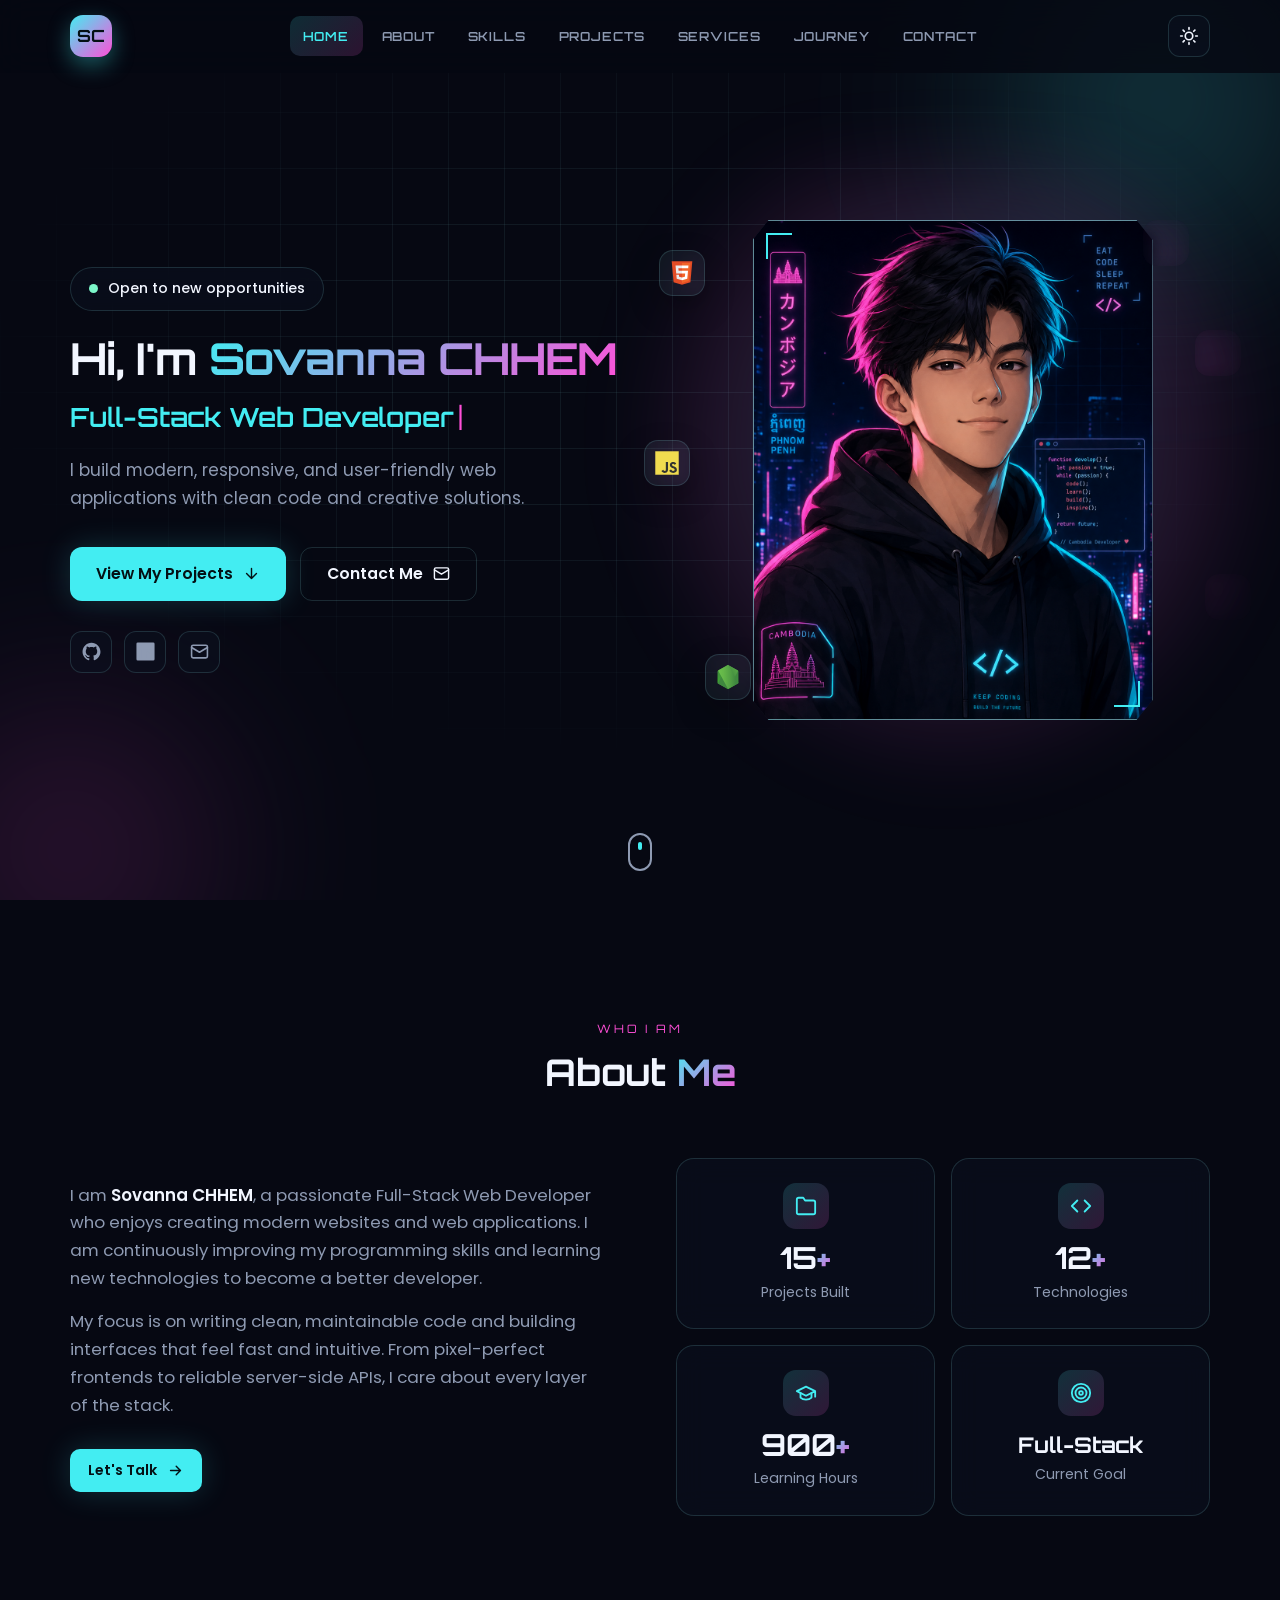
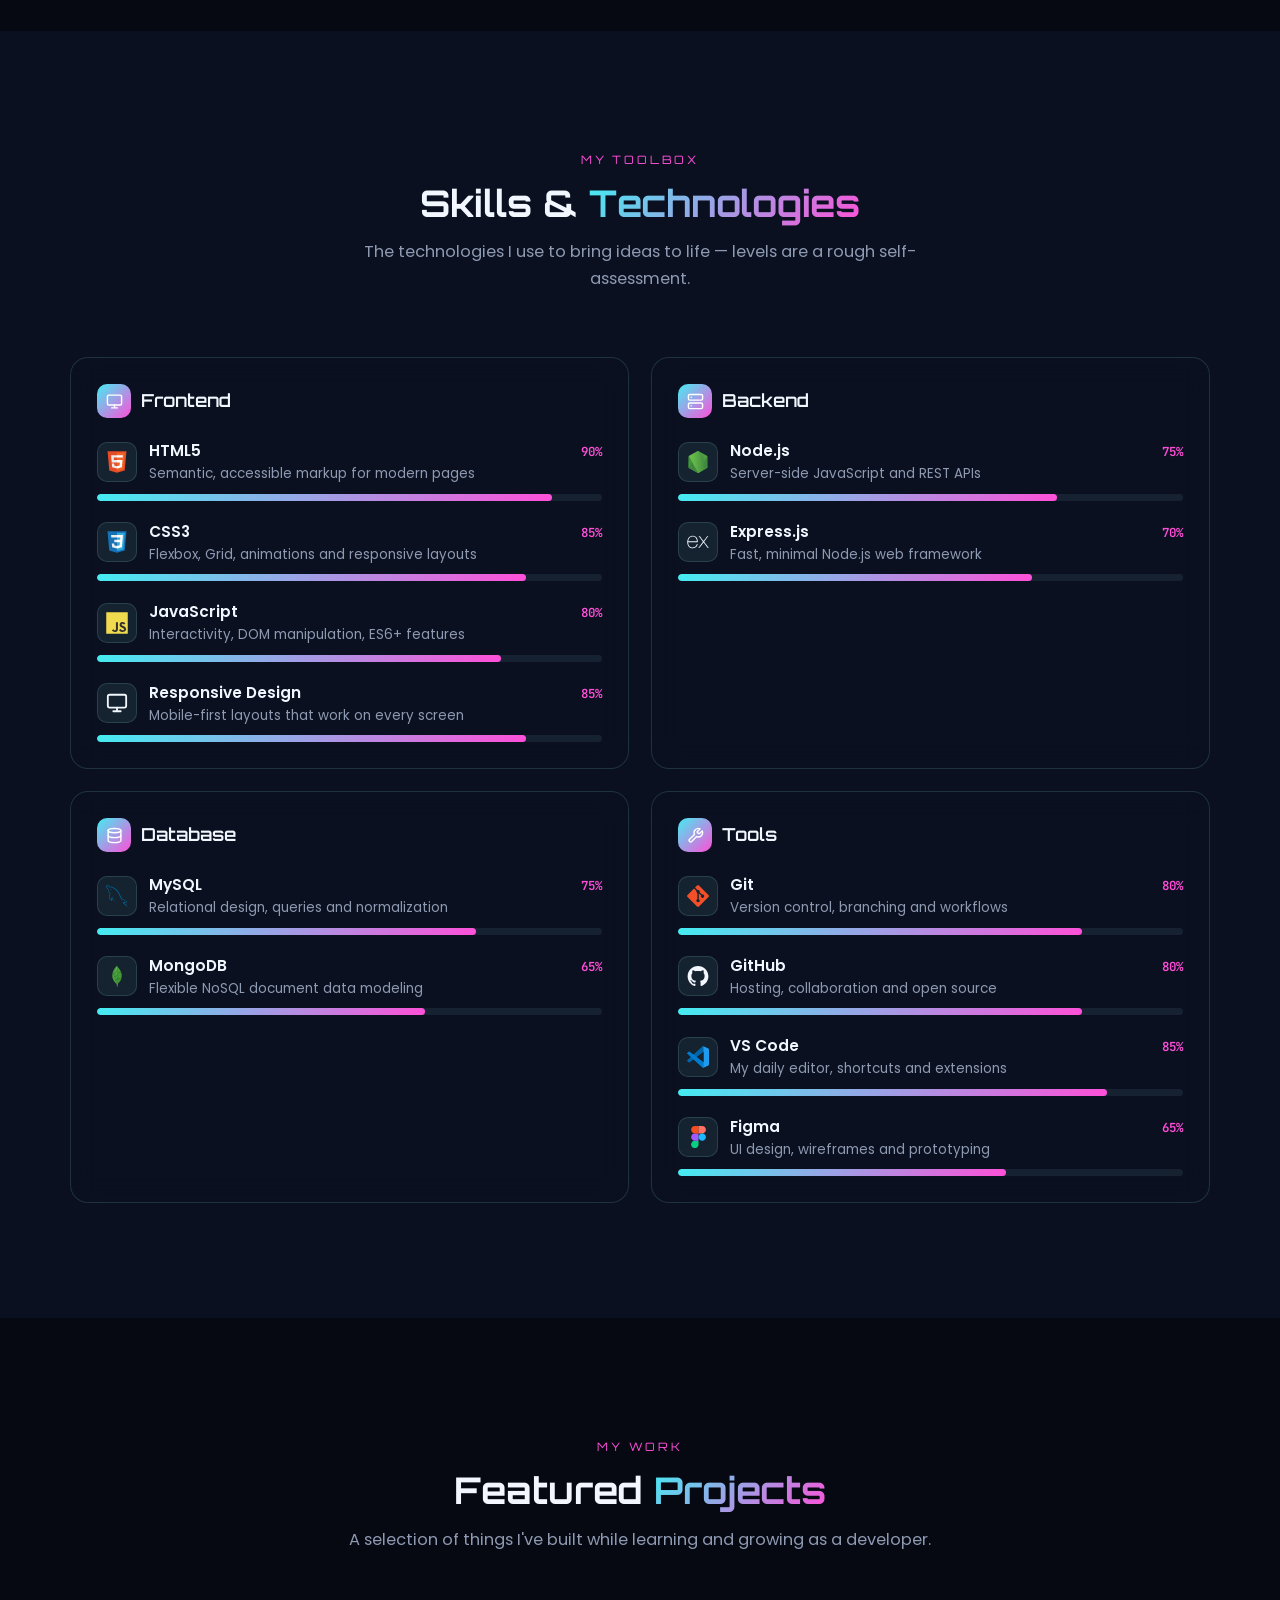
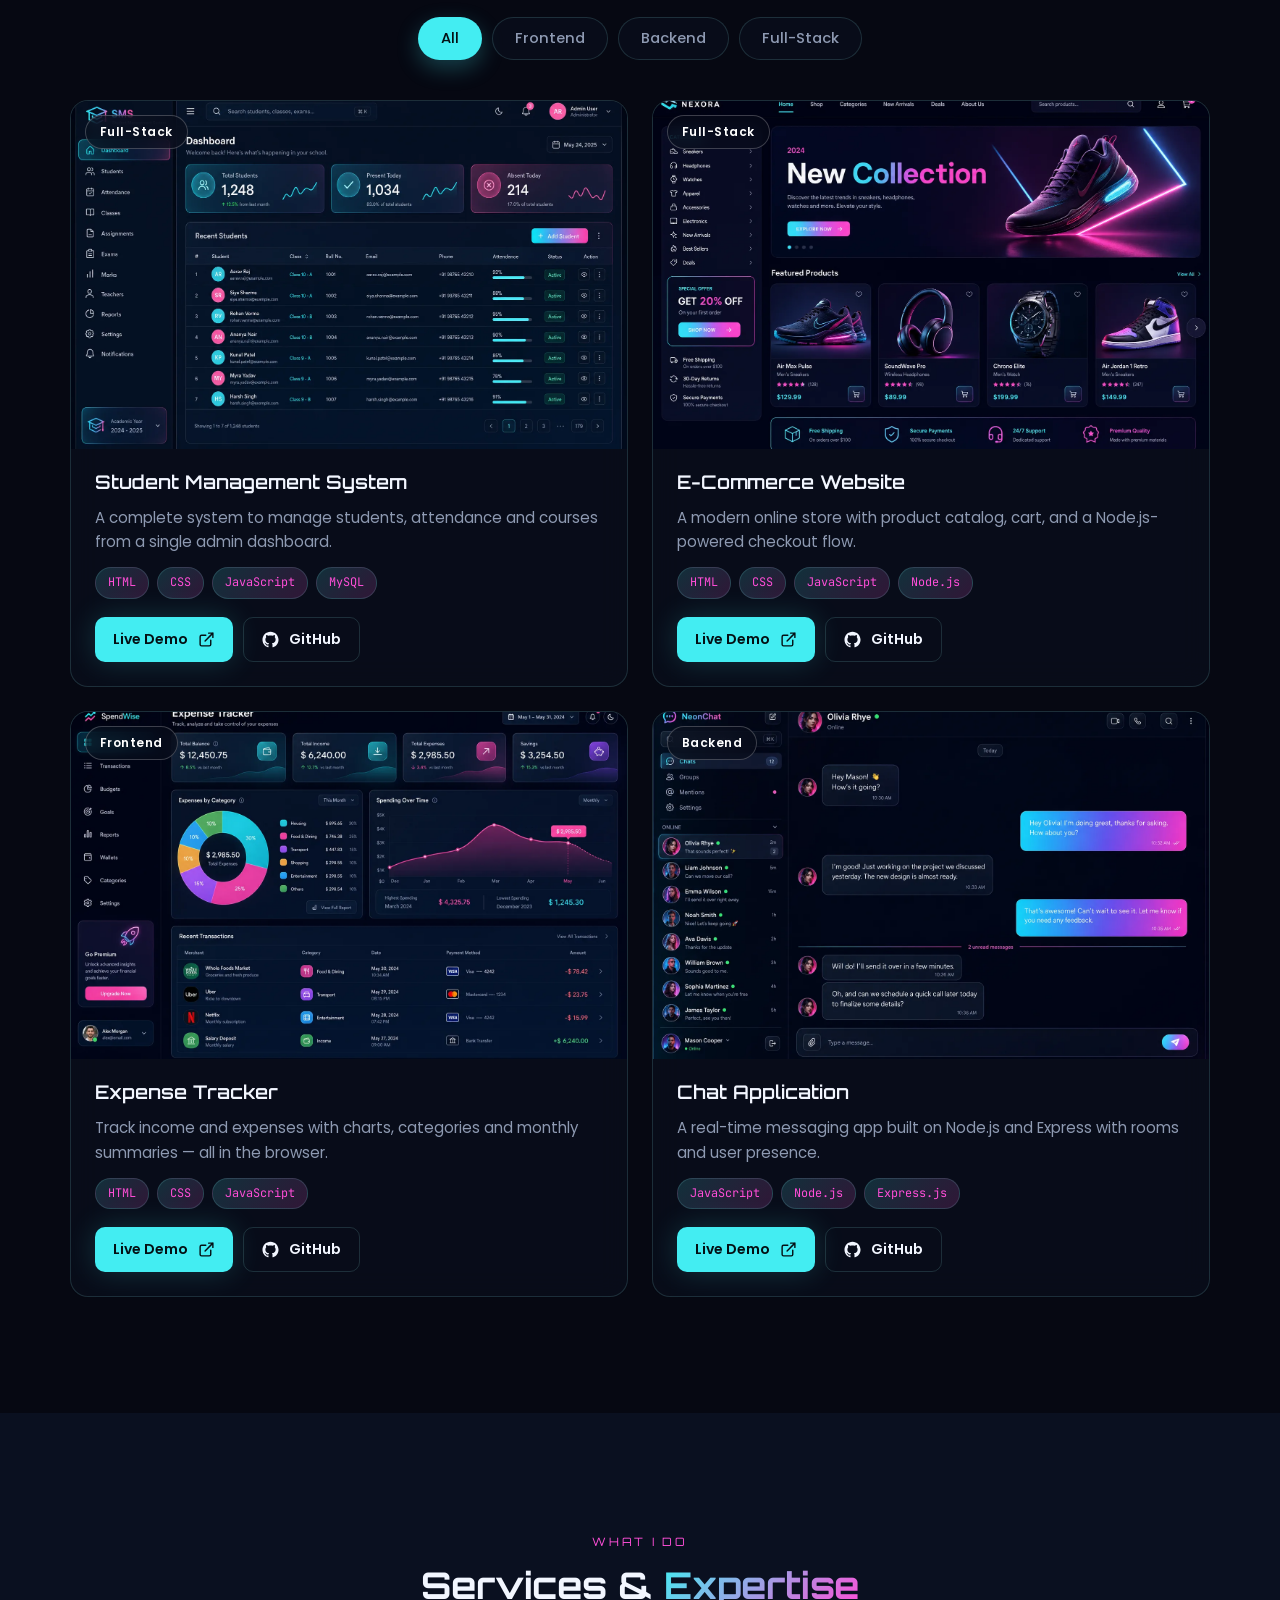
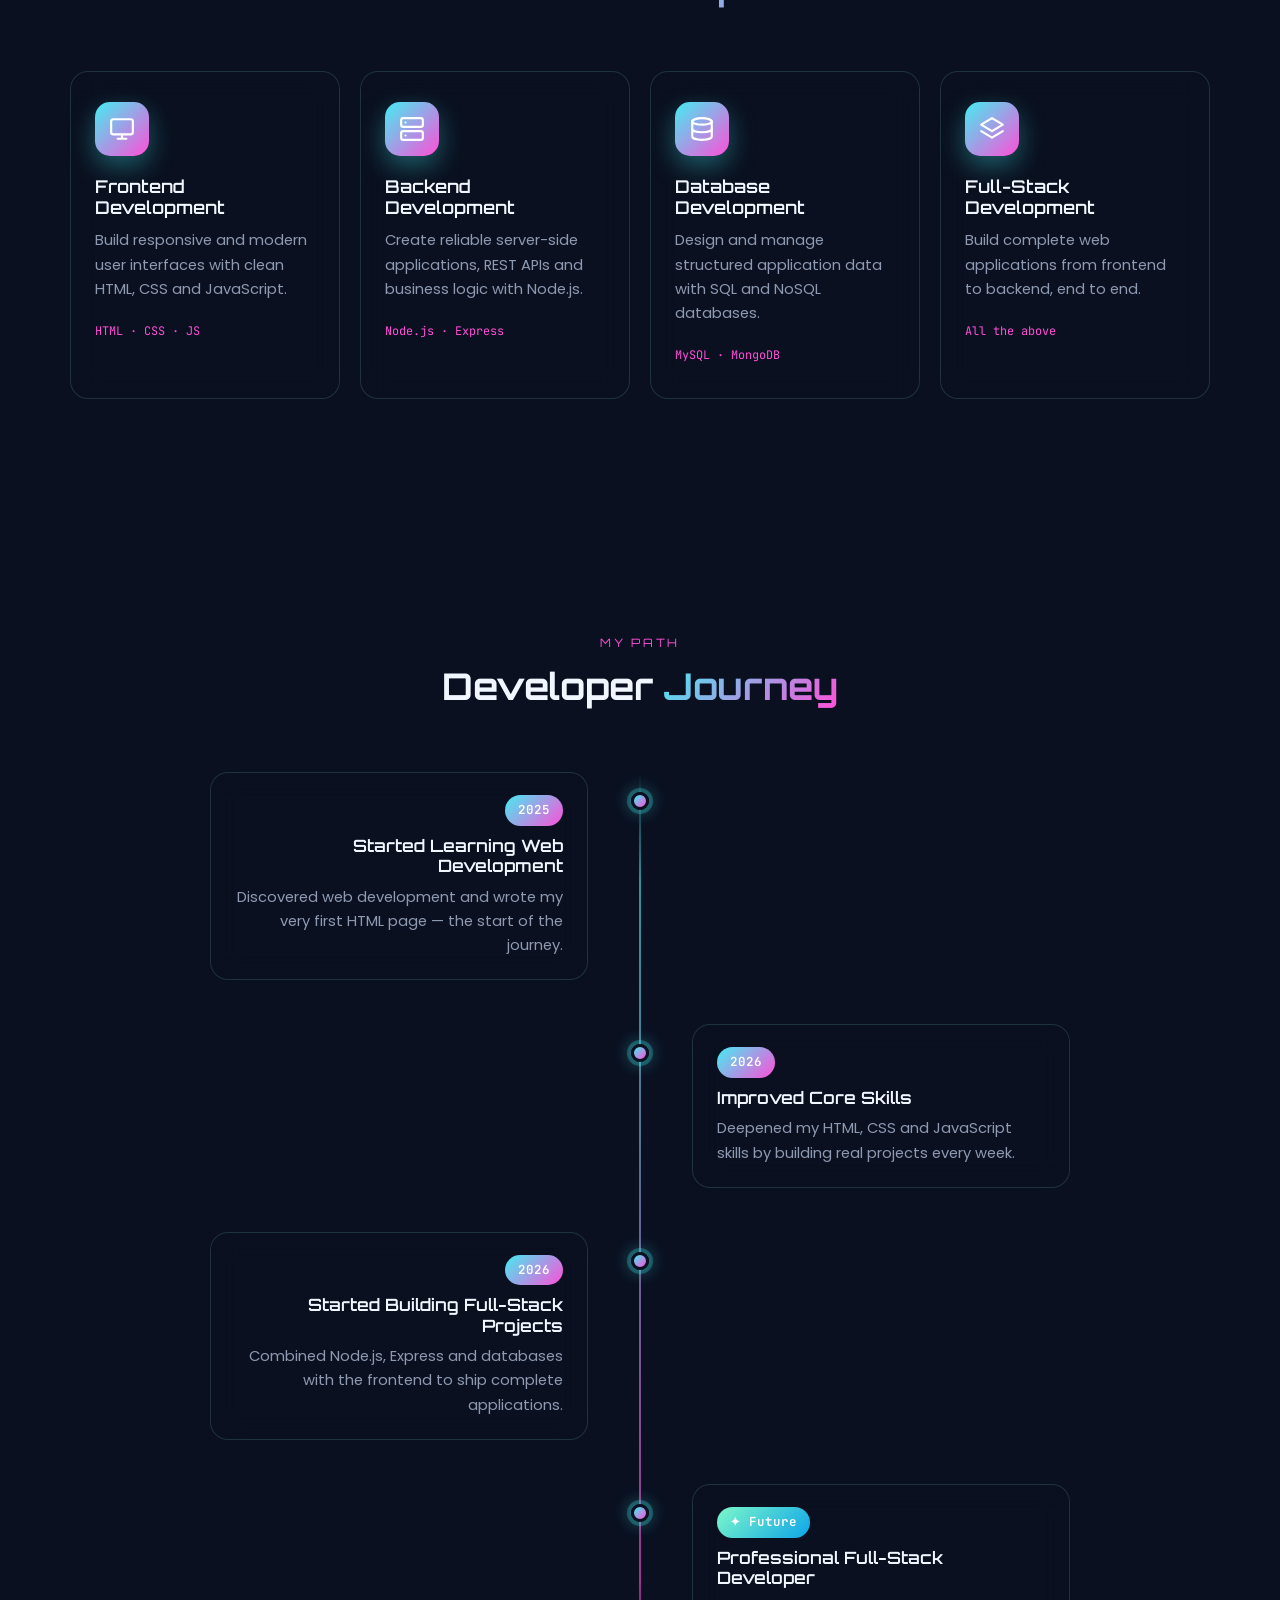
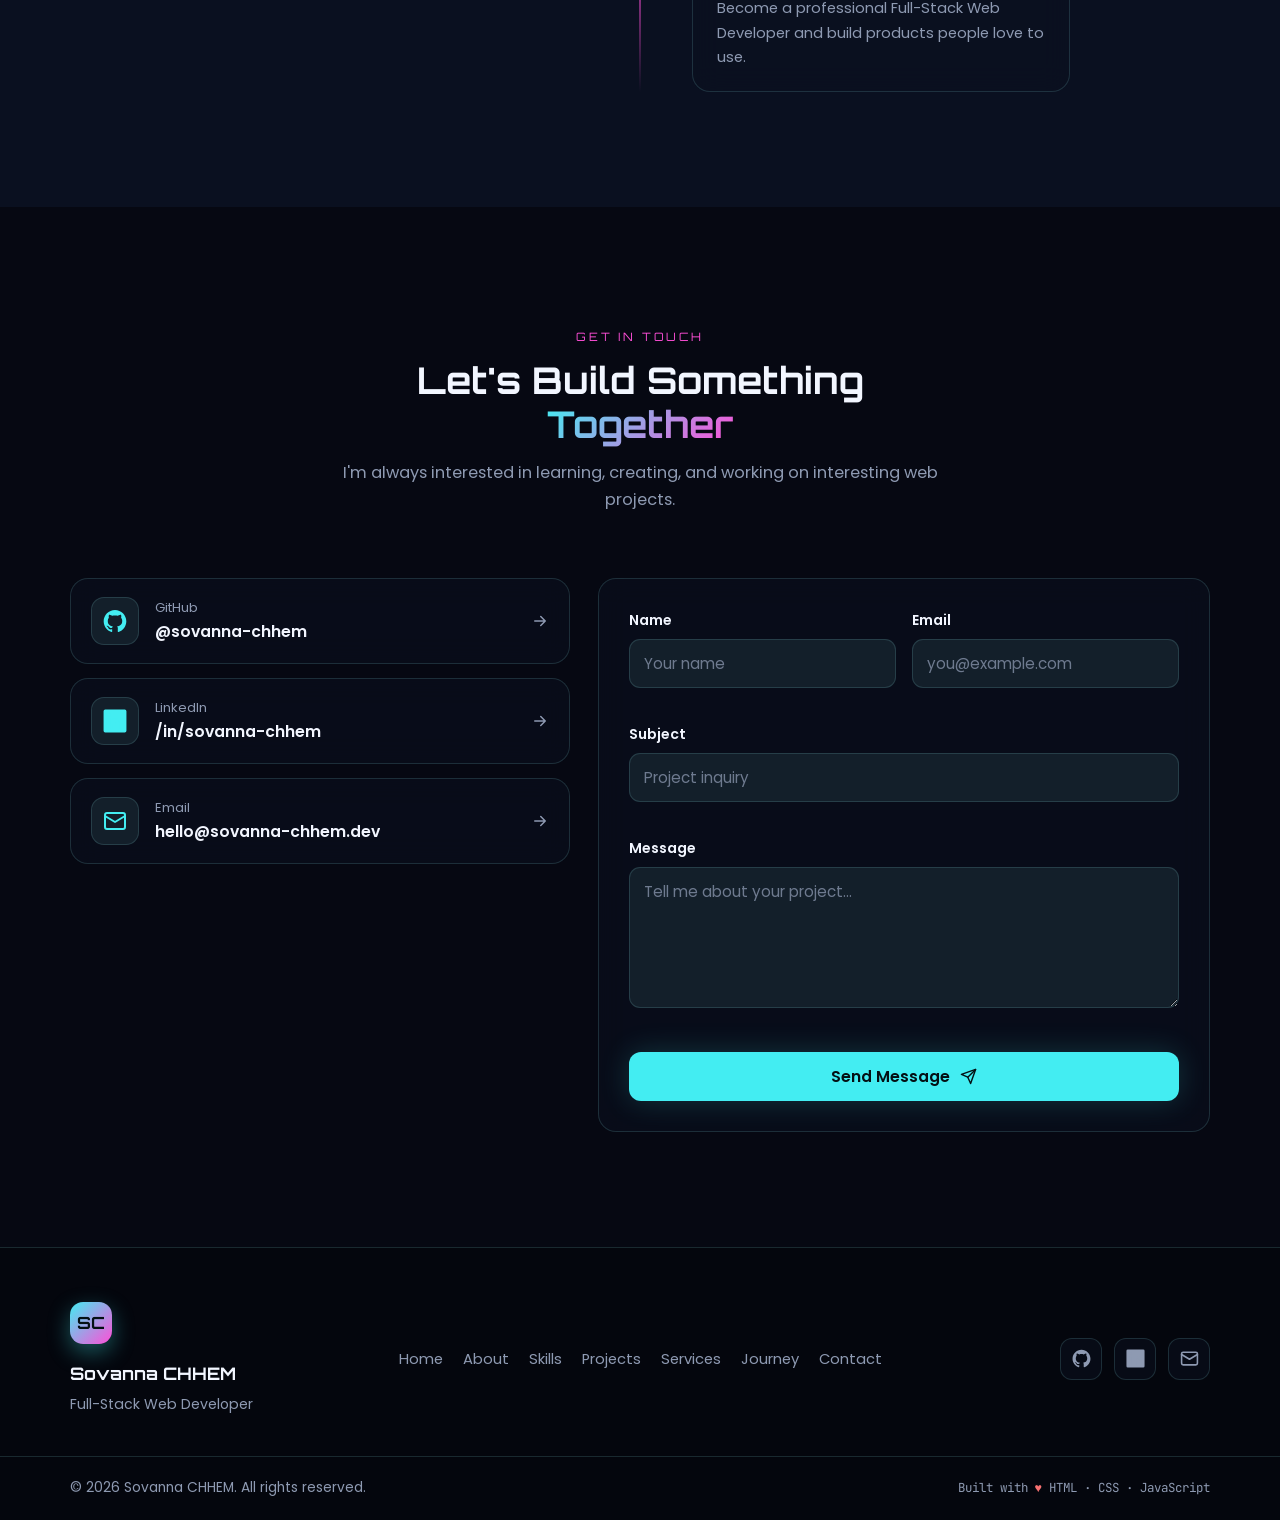
==== commit 42ca0099: "update hosting website" ====
--- a/index.html
+++ b/index.html
@@ -17,7 +17,7 @@
     content="Sovanna CHHEM, Full-Stack Developer, Web Developer, HTML, CSS, JavaScript, Node.js, Express, MySQL, MongoDB, Portfolio" />
   <meta name="author" content="Sovanna CHHEM" />
   <meta name="theme-color" content="#060812" />
-
+<link rel="canonical" href="https://sovannachhem.vercel.app">
   <!-- Open Graph (social sharing) -->
   <meta property="og:type" content="website" />
   <meta property="og:title" content="Sovanna CHHEM — Full-Stack Web Developer" />
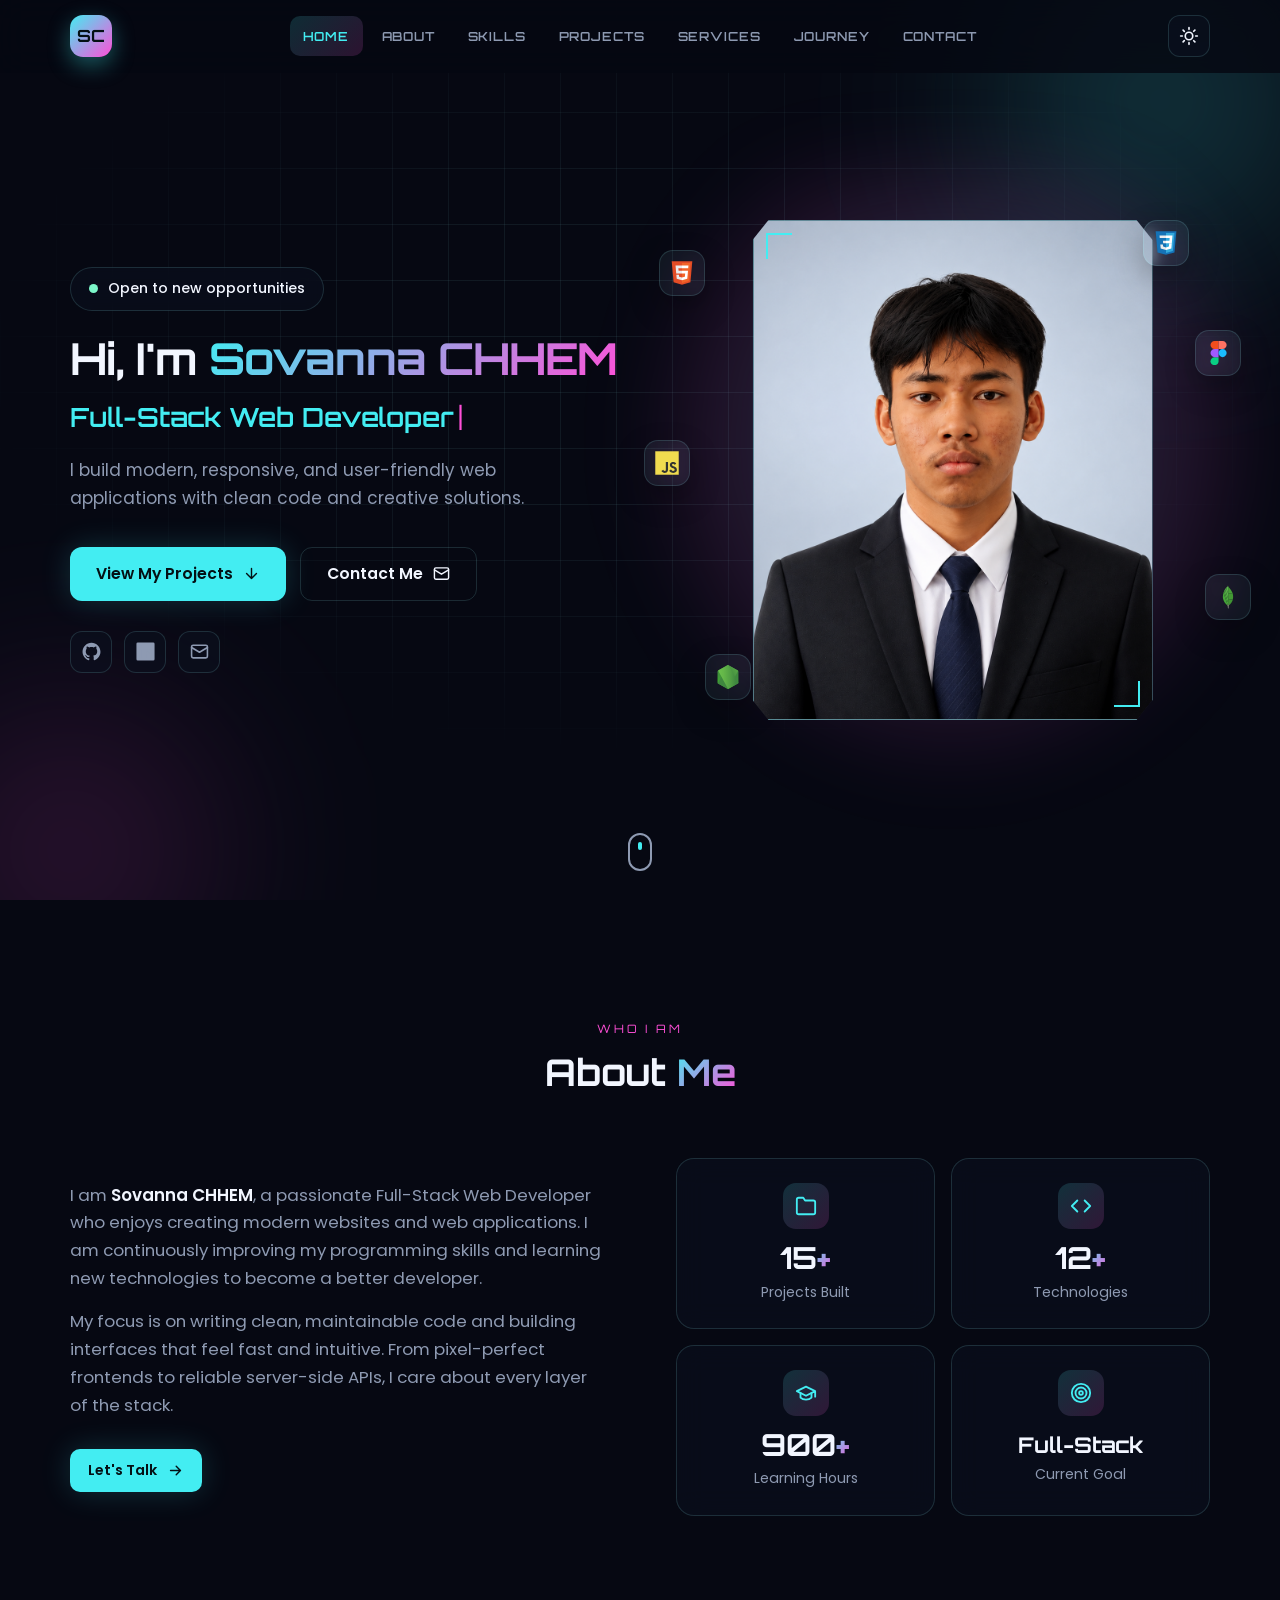
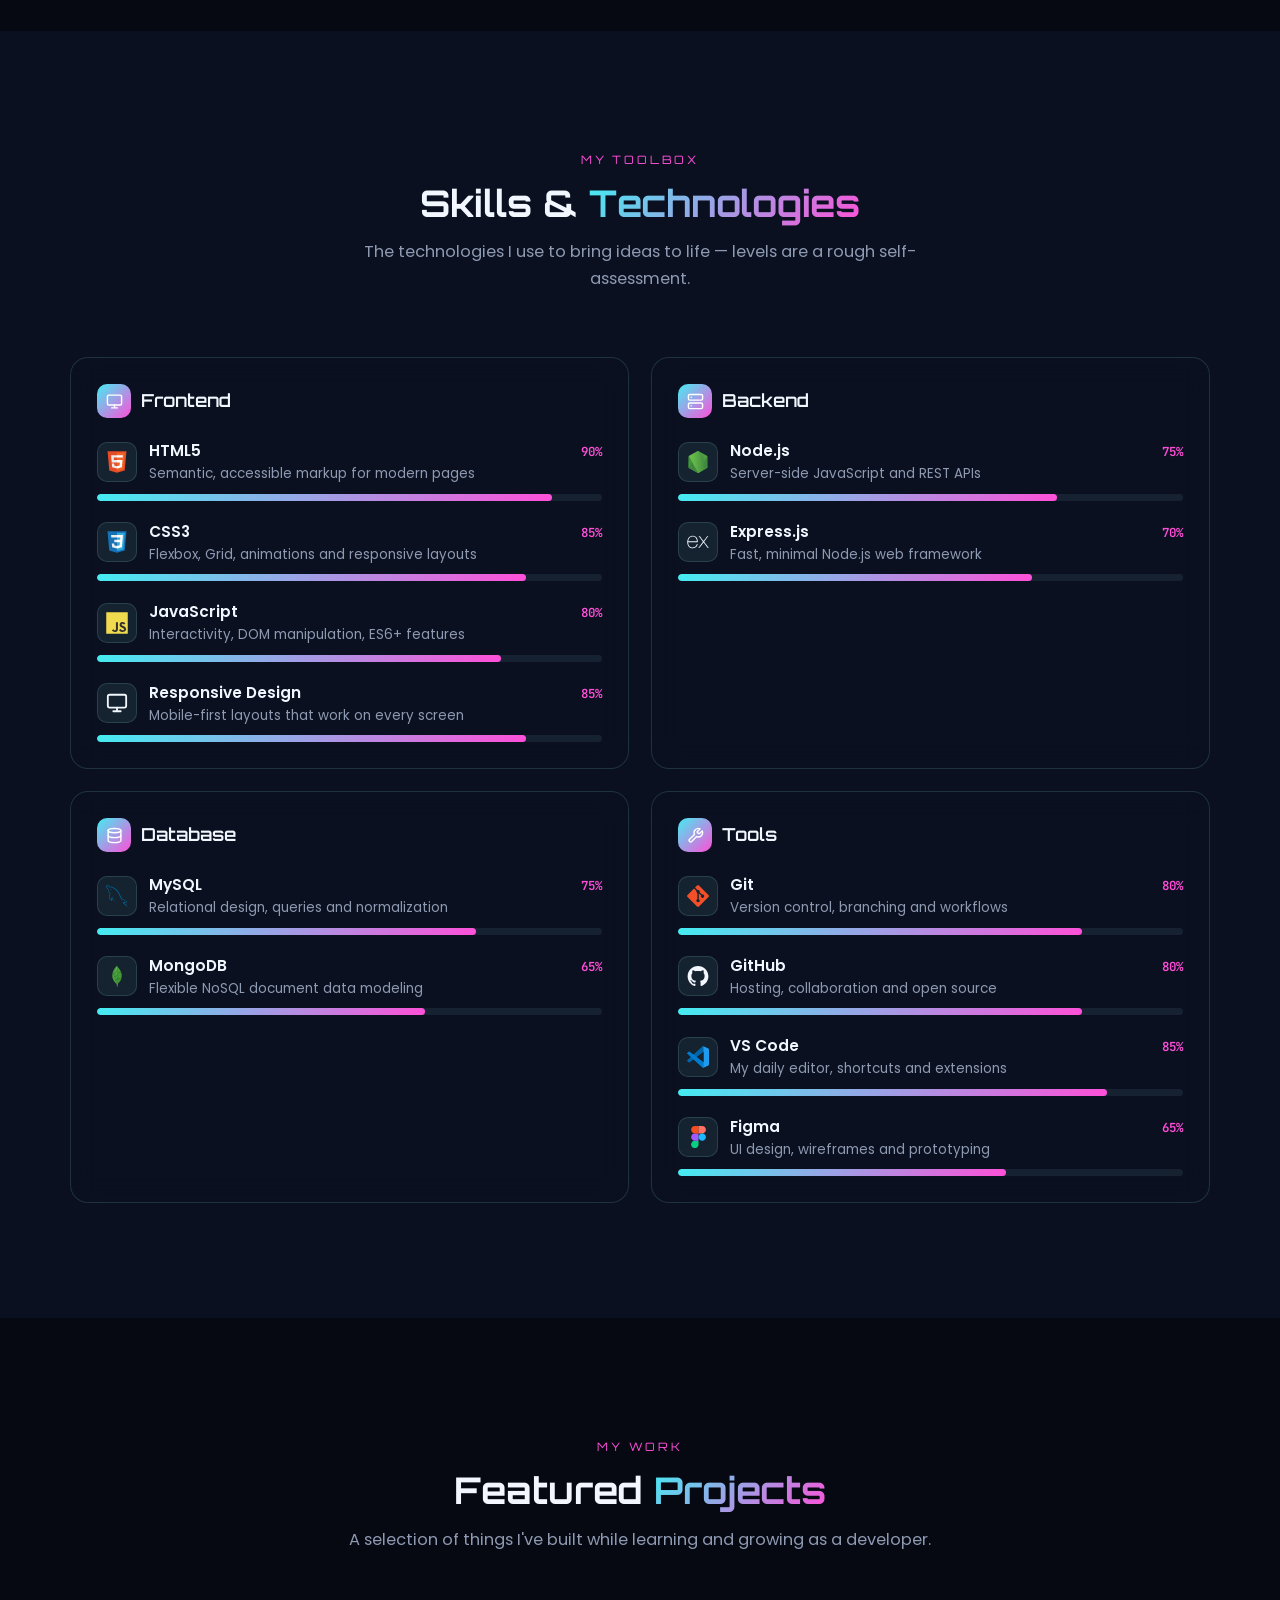
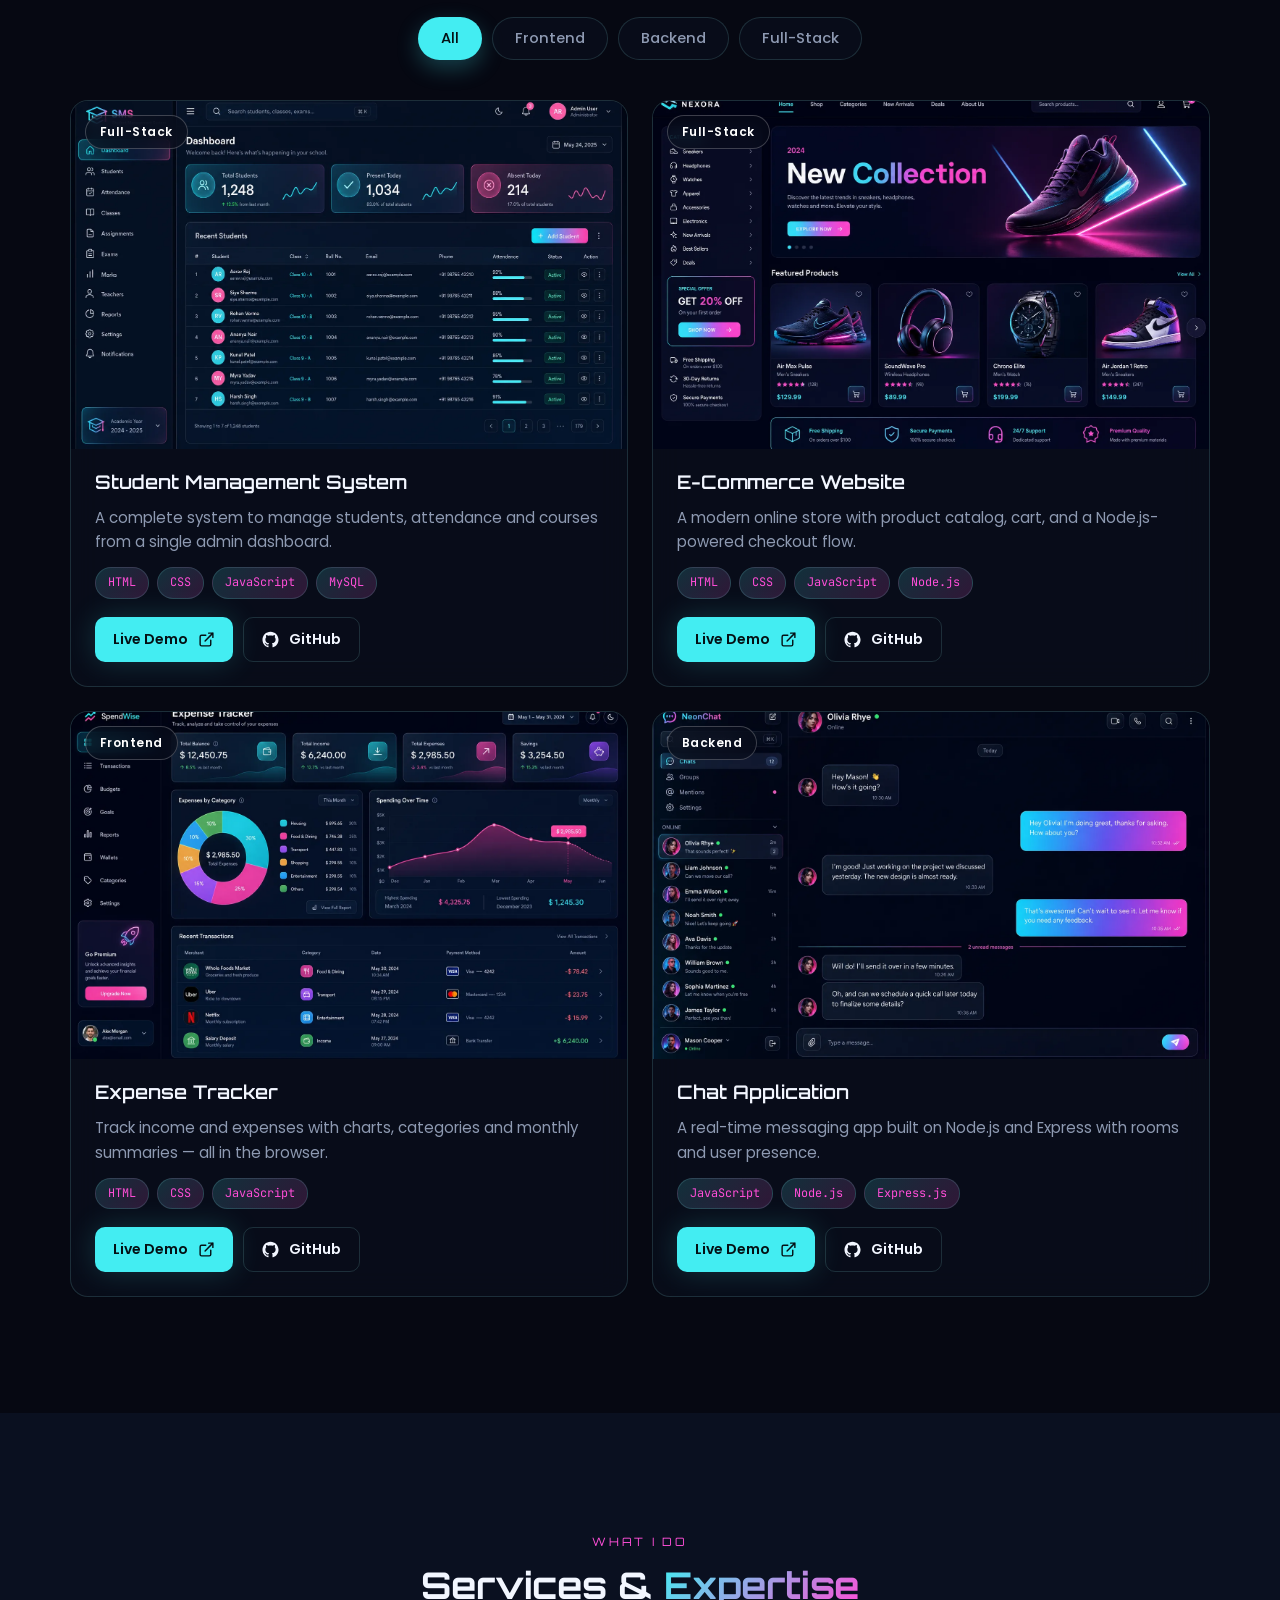
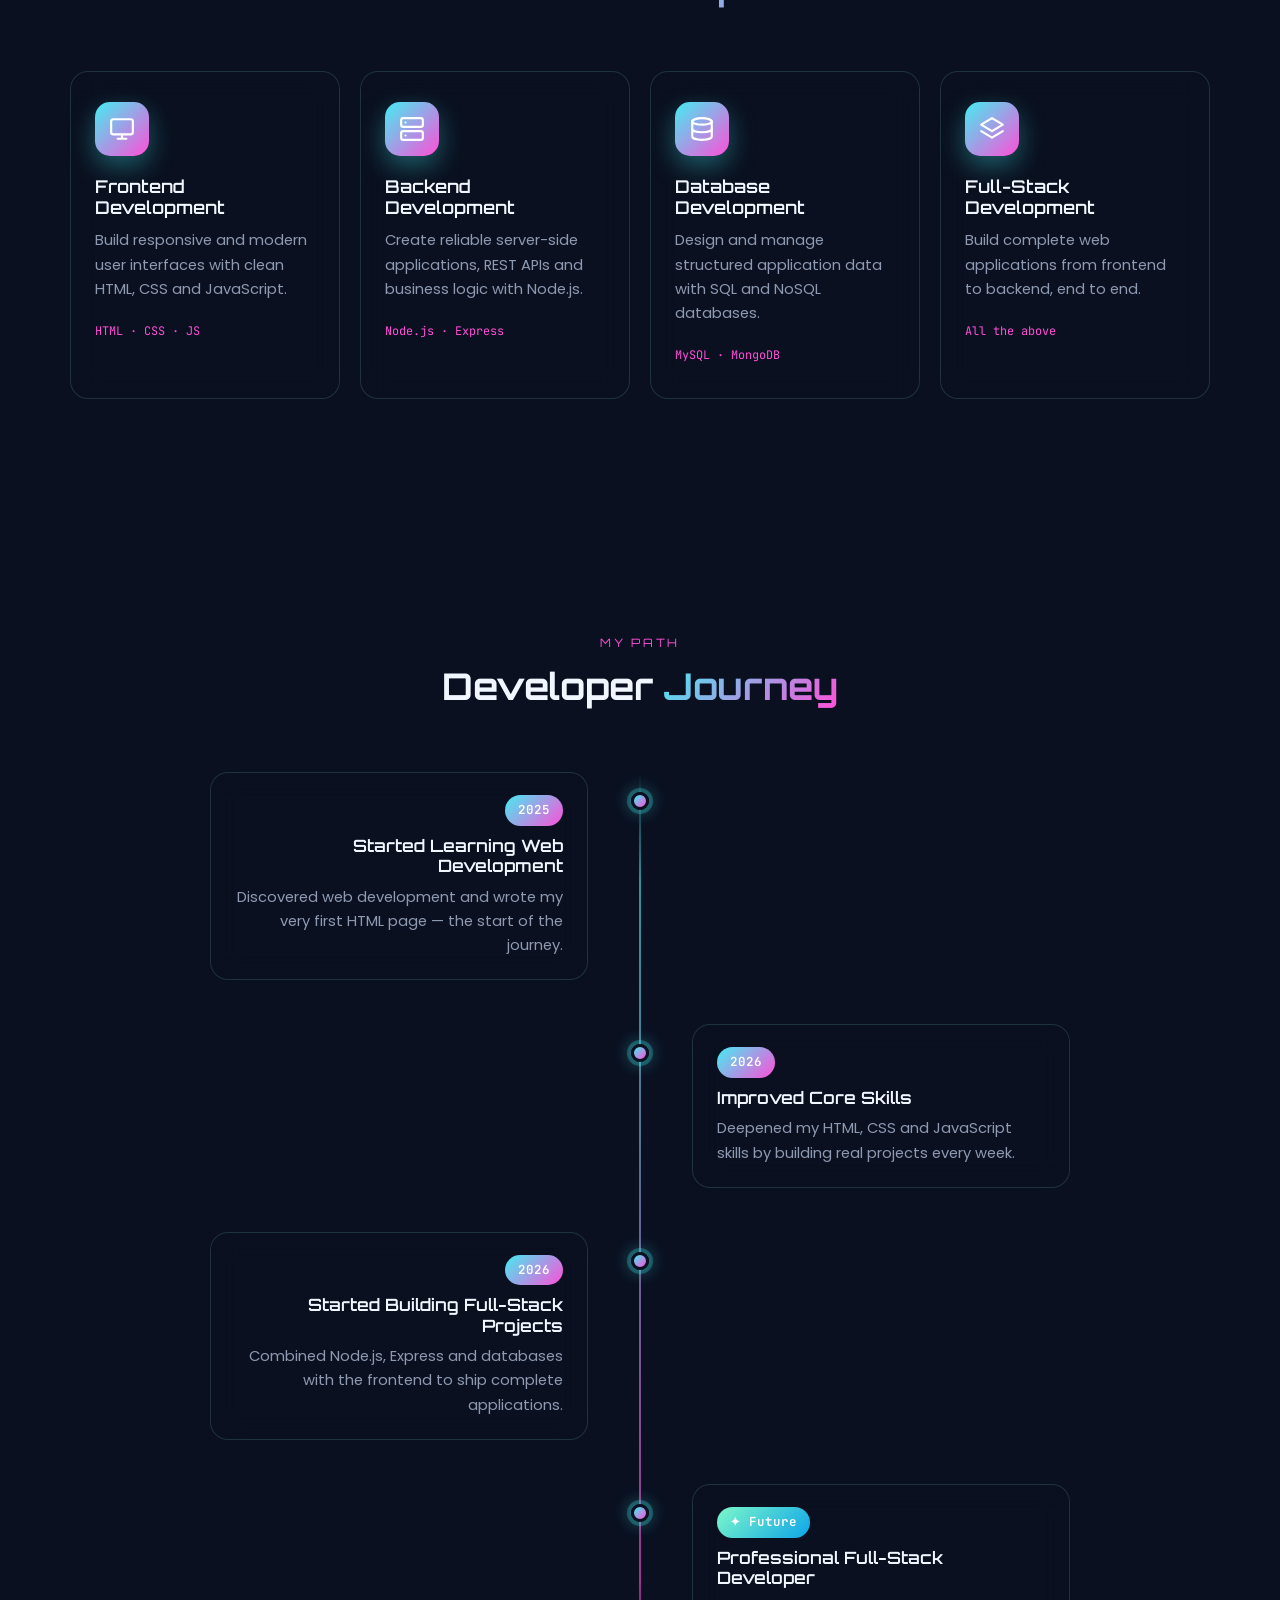
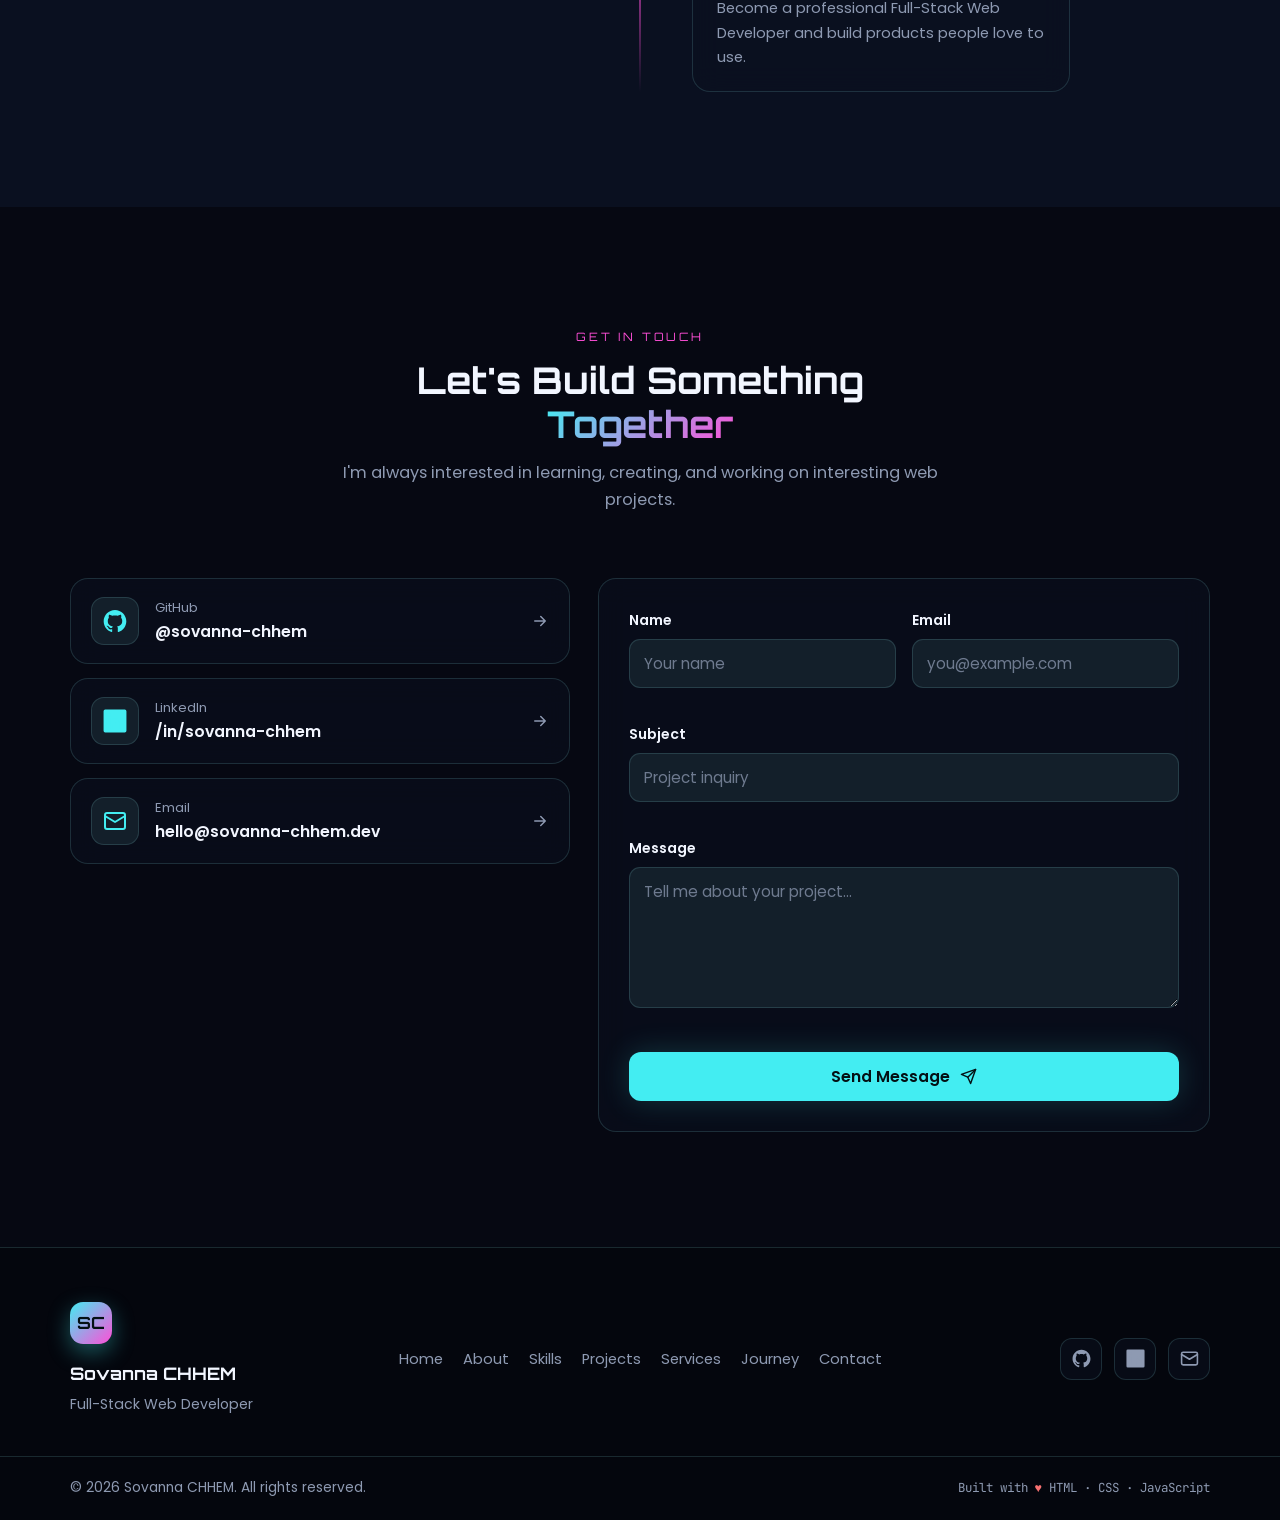
==== commit 294aecf1: "update hosting image" ====
--- a/index.html
+++ b/index.html
@@ -412,7 +412,7 @@
 
           <div class="avatar-frame">
             <!-- EDIT: replace with your own photo or avatar (any format) -->
-            <img src="assets/images/hero-avatar.png" alt="Anime-style developer avatar of Sovanna CHHEM" width="1024"
+            <img src="assets/images/sovanna.png" alt="Anime-style developer avatar of Sovanna CHHEM" width="1024"
               height="1536" loading="eager" />
             <span class="avatar-corner corner-tl" aria-hidden="true"></span>
             <span class="avatar-corner corner-br" aria-hidden="true"></span>
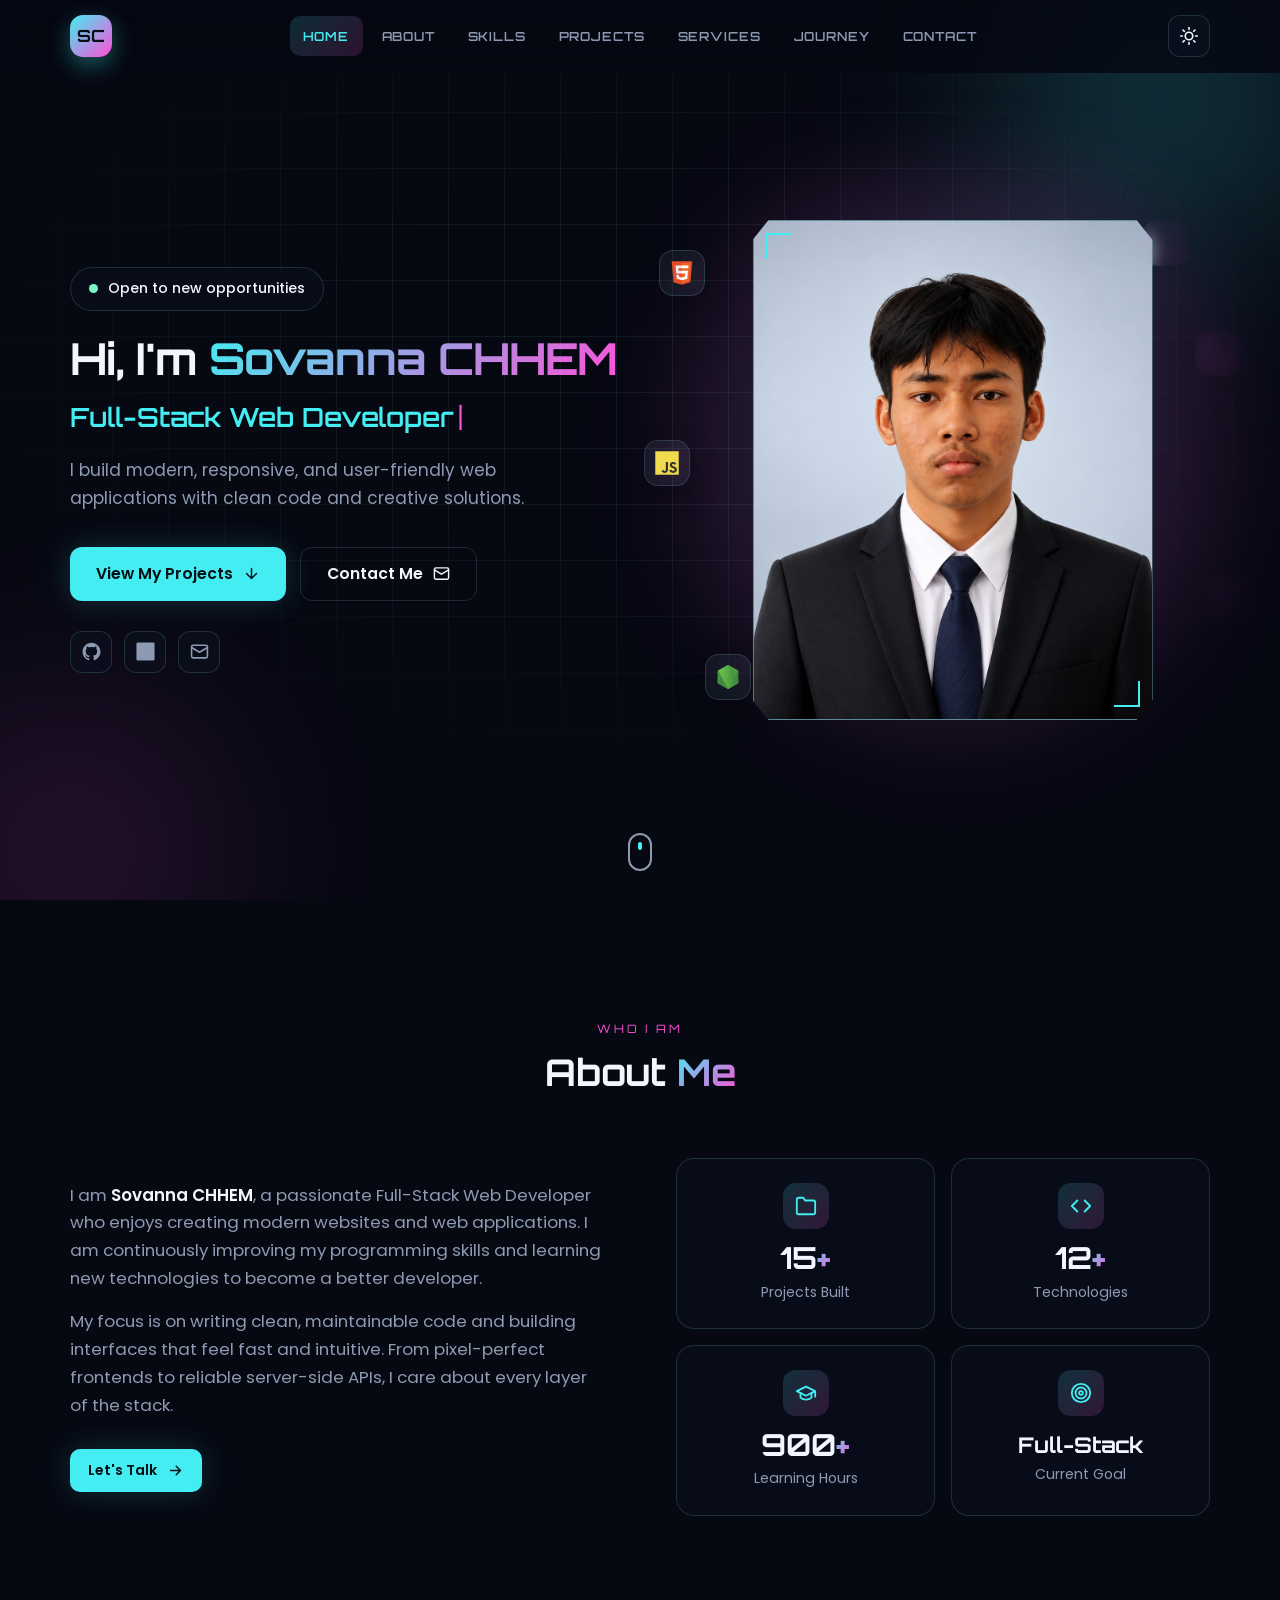
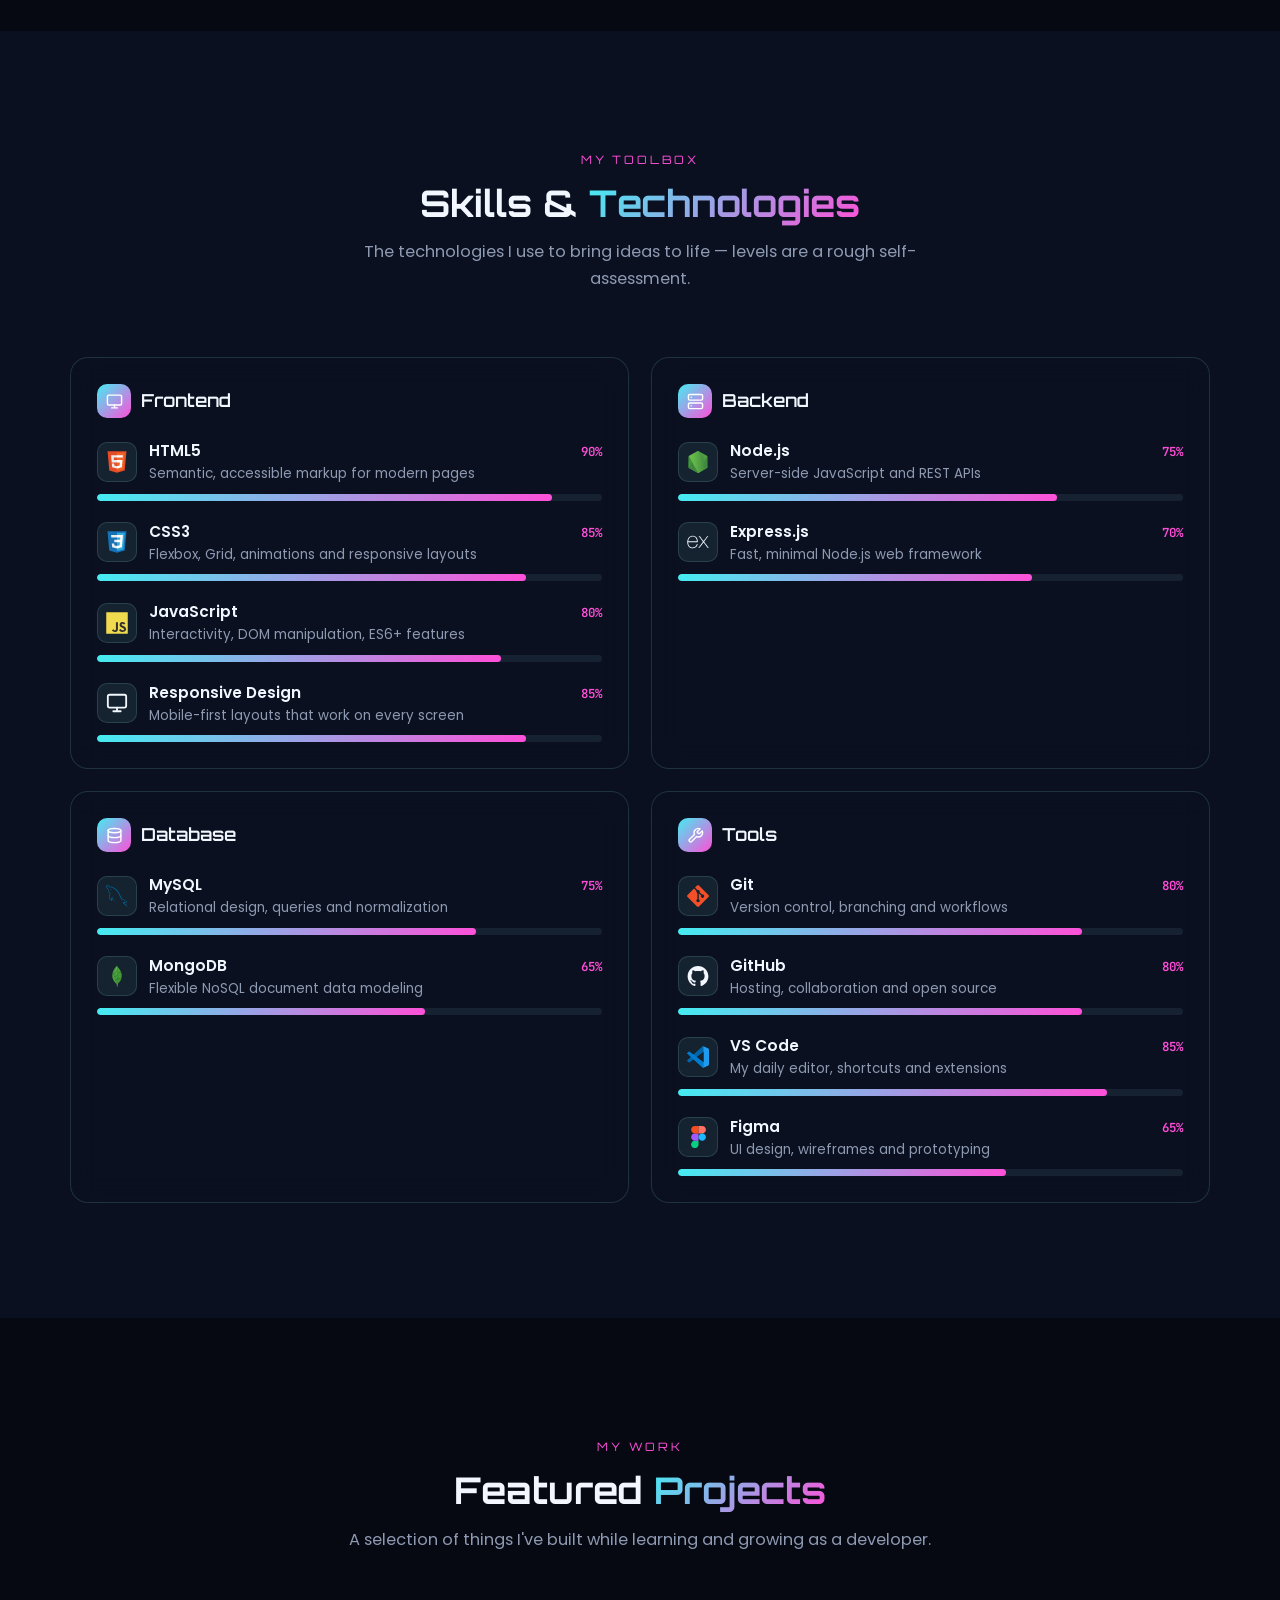
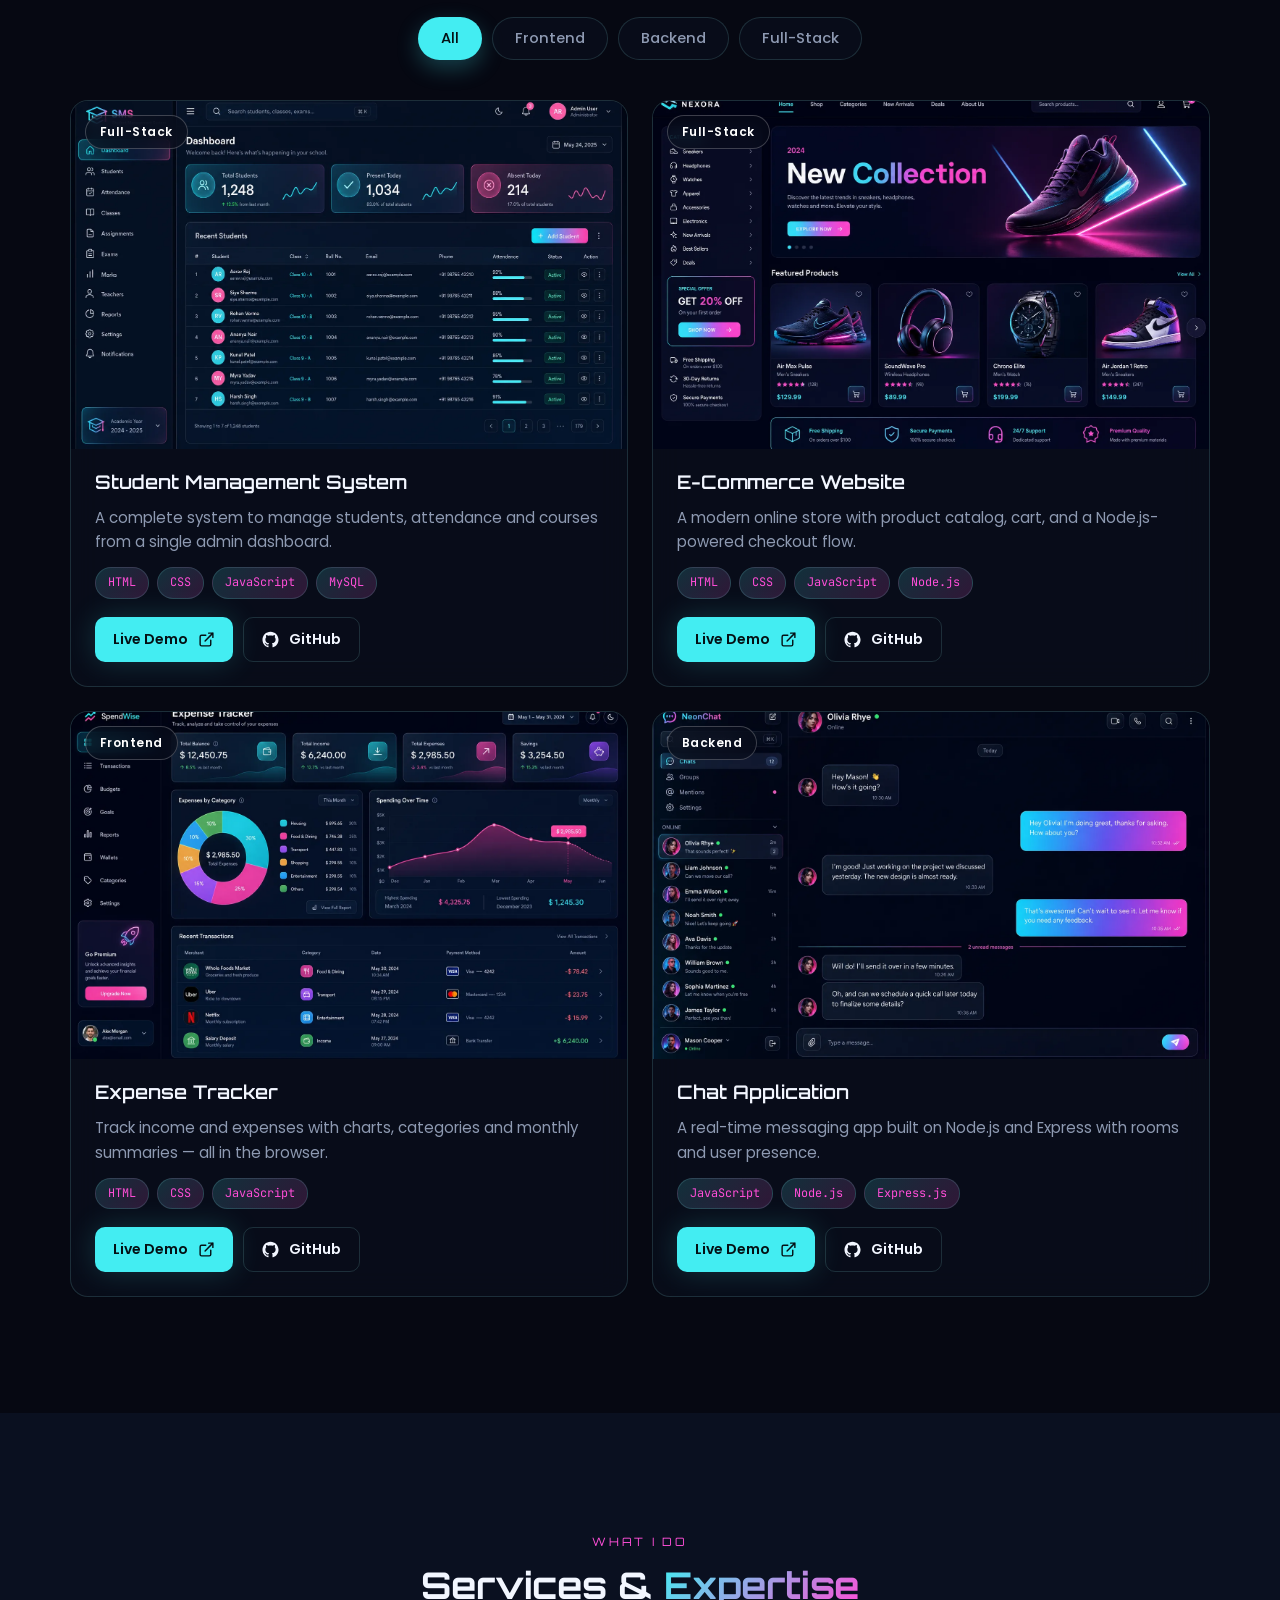
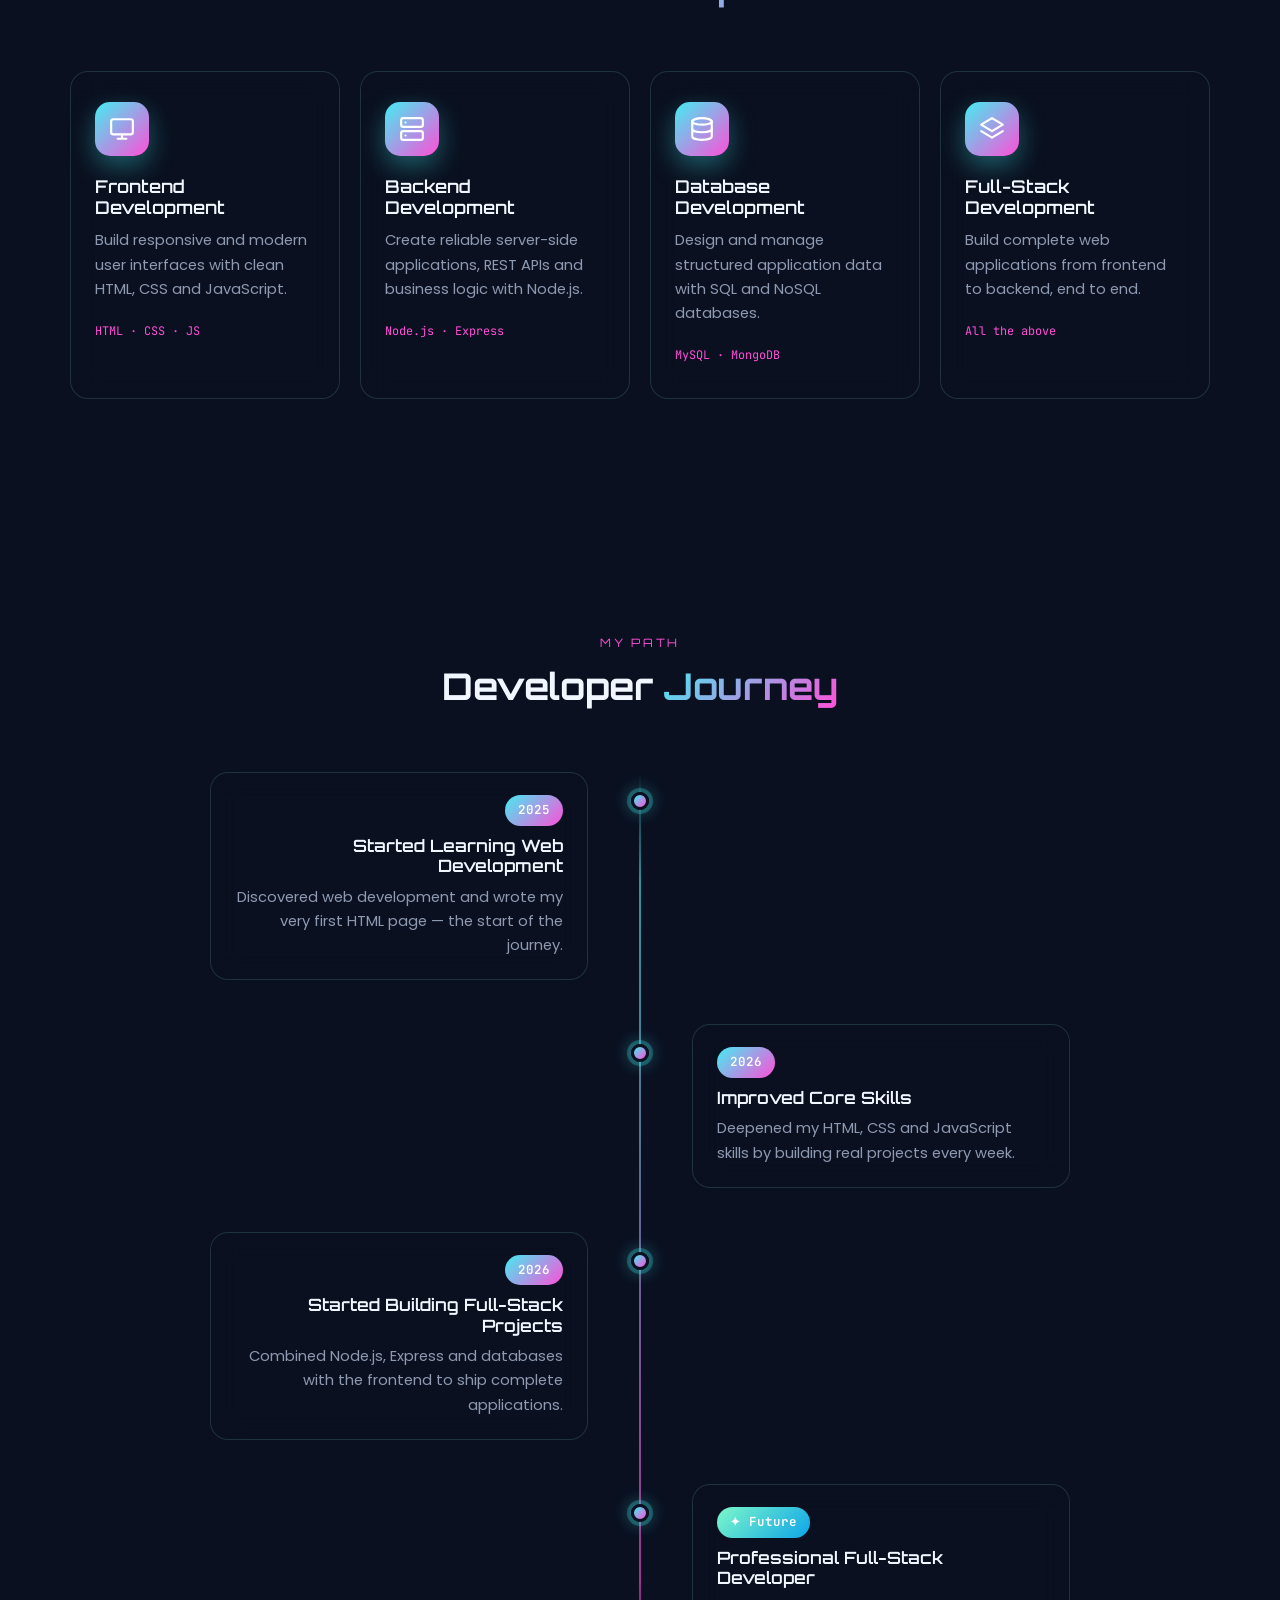
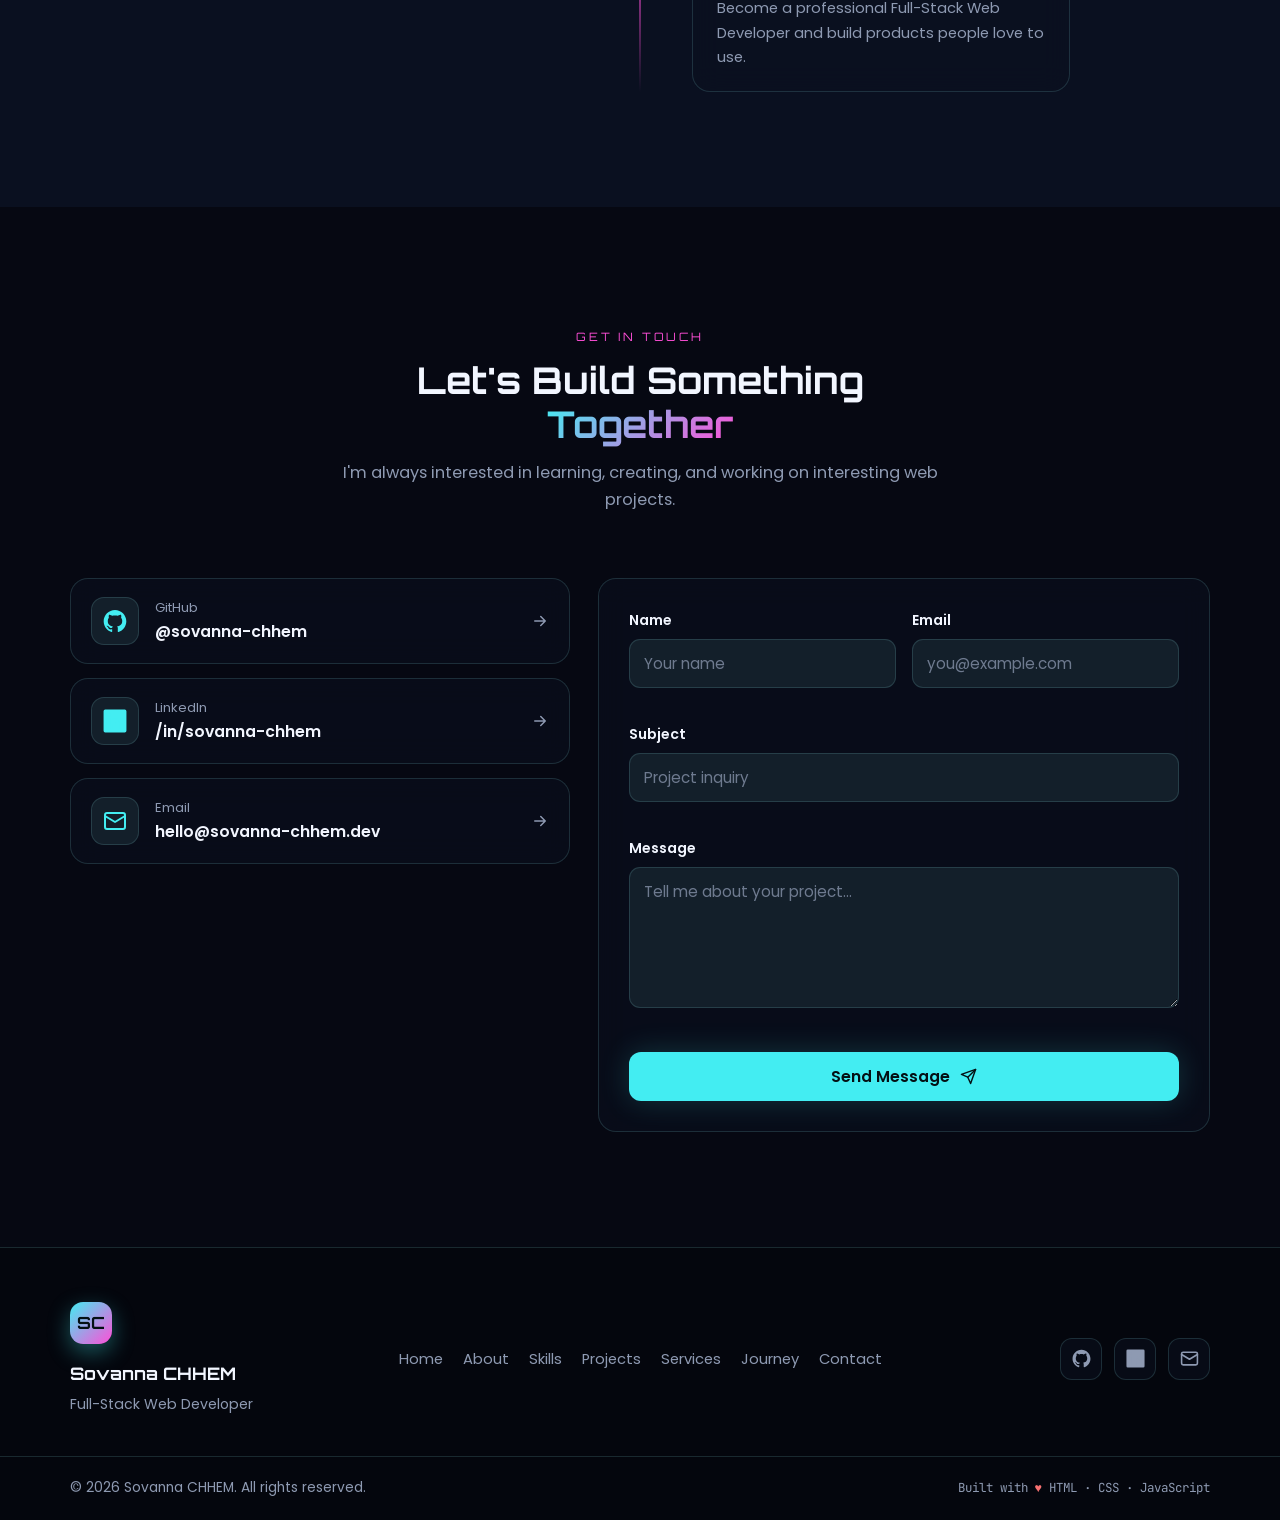
==== commit 84aed2da: "update website" ====
--- a/index.html
+++ b/index.html
@@ -16,18 +16,26 @@
   <meta name="keywords"
     content="Sovanna CHHEM, Full-Stack Developer, Web Developer, HTML, CSS, JavaScript, Node.js, Express, MySQL, MongoDB, Portfolio" />
   <meta name="author" content="Sovanna CHHEM" />
+  <meta name="robots" content="index, follow" />
   <meta name="theme-color" content="#060812" />
-<link rel="canonical" href="https://sovannachhem.vercel.app">
+  <link rel="canonical" href="https://sovannachhem.vercel.app/" />
   <!-- Open Graph (social sharing) -->
   <meta property="og:type" content="website" />
   <meta property="og:title" content="Sovanna CHHEM — Full-Stack Web Developer" />
   <meta property="og:description"
     content="I build modern, responsive, and user-friendly web applications with clean code and creative solutions." />
-  <meta property="og:url" content="https://sovanna-chhem.dev/" />
+  <meta property="og:url" content="https://sovannachhem.vercel.app/" />
   <meta property="og:site_name" content="Sovanna CHHEM" />
+  <meta property="og:locale" content="en_US" />
+  <meta property="og:image" content="https://sovannachhem.vercel.app/assets/images/sovanna.png" />
+  <meta property="og:image:alt" content="Anime-style developer avatar of Sovanna CHHEM" />
+  <meta name="twitter:card" content="summary_large_image" />
+  <meta name="twitter:title" content="Sovanna CHHEM — Full-Stack Web Developer" />
+  <meta name="twitter:description"
+    content="Portfolio of Sovanna CHHEM, a Full-Stack Web Developer building modern web applications." />
+  <meta name="twitter:image" content="https://sovannachhem.vercel.app/assets/images/sovanna.png" />
   <meta name="google-site-verification" content="WPtiojHnUy4G0GXLdQx_UKzPWzONF-RwFGlHoE3IRe0" />
   <!-- Favicon (SC monogram) -->
-  <link rel="stylesheet" href="./sitemap.xml">
   <link rel="icon" type="image/svg+xml" href="assets/icons/favicon.svg" />
 
   <!-- Fonts: Orbitron (display), Poppins (body), Battambang (Khmer), JetBrains Mono (code) -->
@@ -48,6 +56,33 @@
         document.documentElement.setAttribute("data-theme", "dark");
       }
     })();
+  </script>
+
+  <script type="application/ld+json">
+    {
+      "@context": "https://schema.org",
+      "@graph": [
+        {
+          "@type": "WebSite",
+          "@id": "https://sovannachhem.vercel.app/#website",
+          "url": "https://sovannachhem.vercel.app/",
+          "name": "Sovanna CHHEM — Full-Stack Web Developer",
+          "description": "Portfolio of Sovanna CHHEM, a Full-Stack Web Developer building modern web applications."
+        },
+        {
+          "@type": "Person",
+          "@id": "https://sovannachhem.vercel.app/#person",
+          "name": "Sovanna CHHEM",
+          "url": "https://sovannachhem.vercel.app/",
+          "jobTitle": "Full-Stack Web Developer",
+          "image": "https://sovannachhem.vercel.app/assets/images/sovanna.png",
+          "sameAs": [
+            "https://github.com/sovanna-chhem",
+            "https://www.linkedin.com/in/sovanna-chhem"
+          ]
+        }
+      ]
+    }
   </script>
 
   <link rel="stylesheet" href="style.css" />
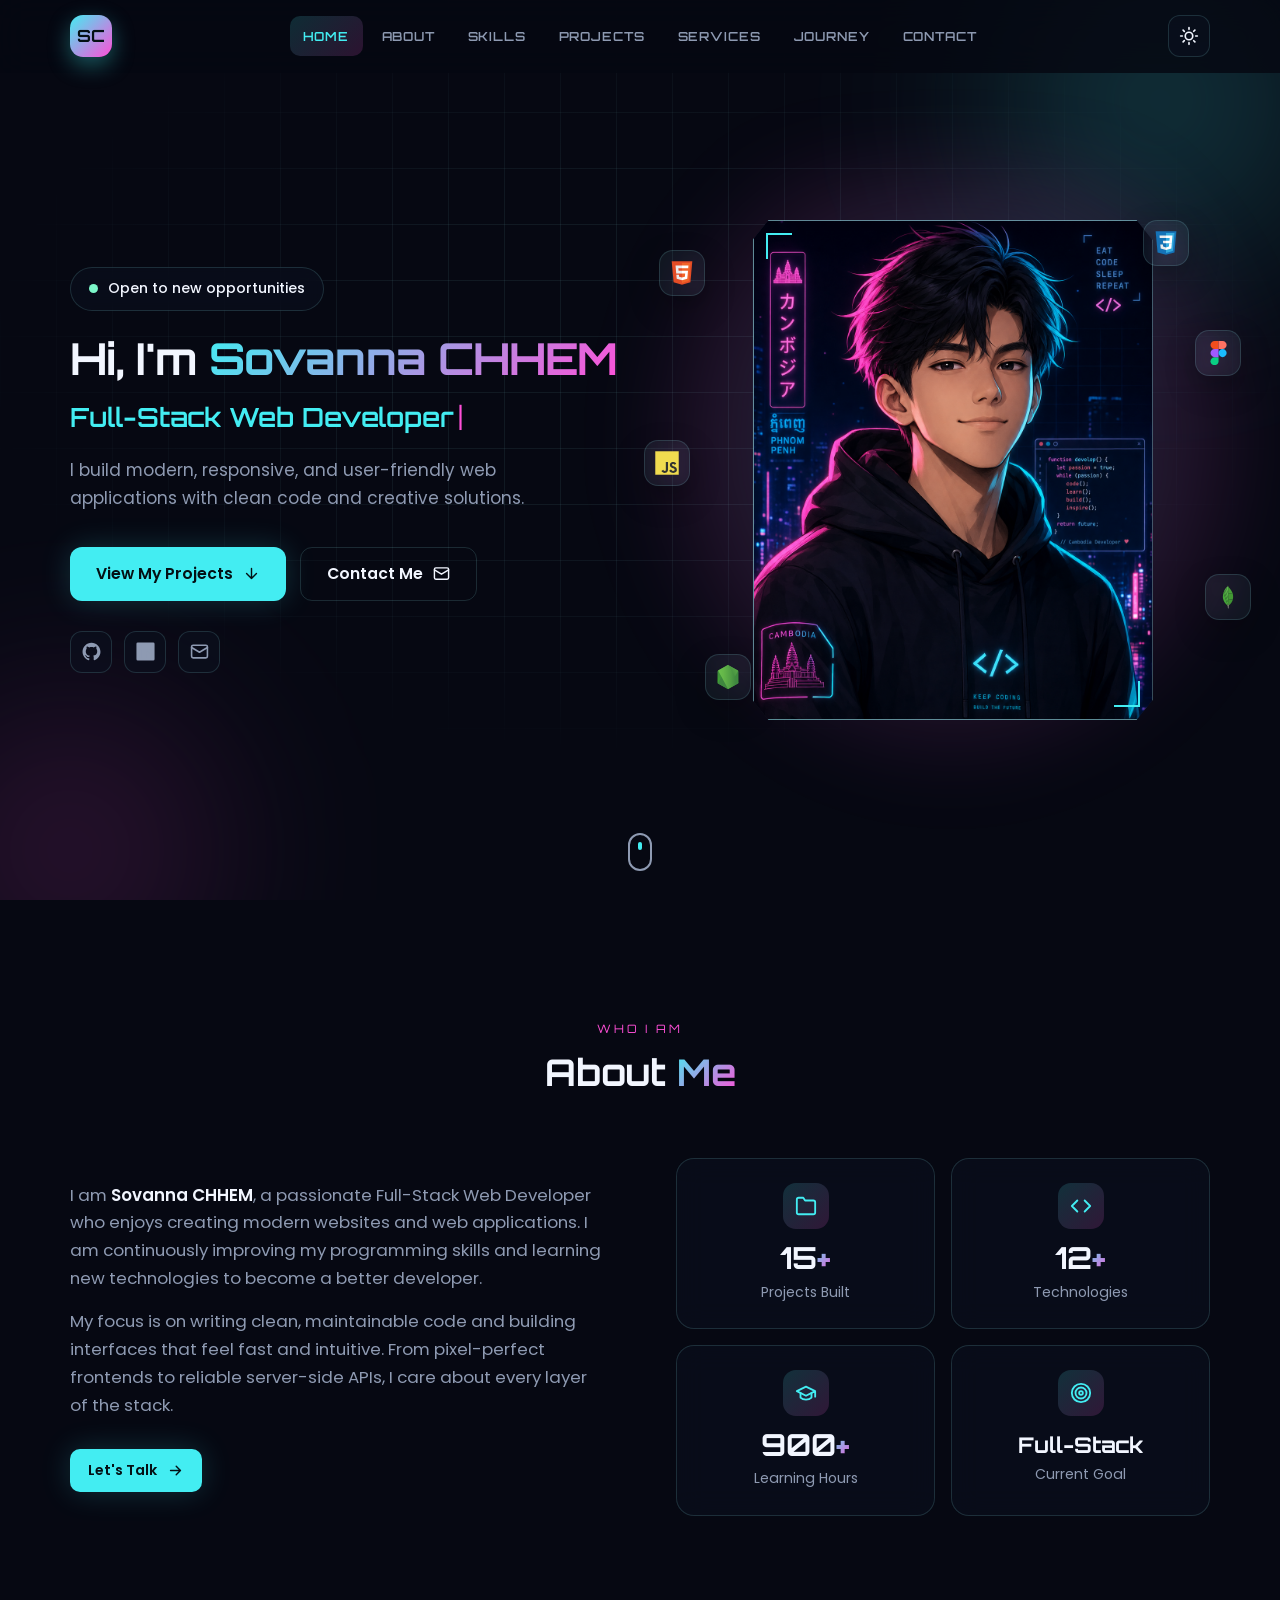
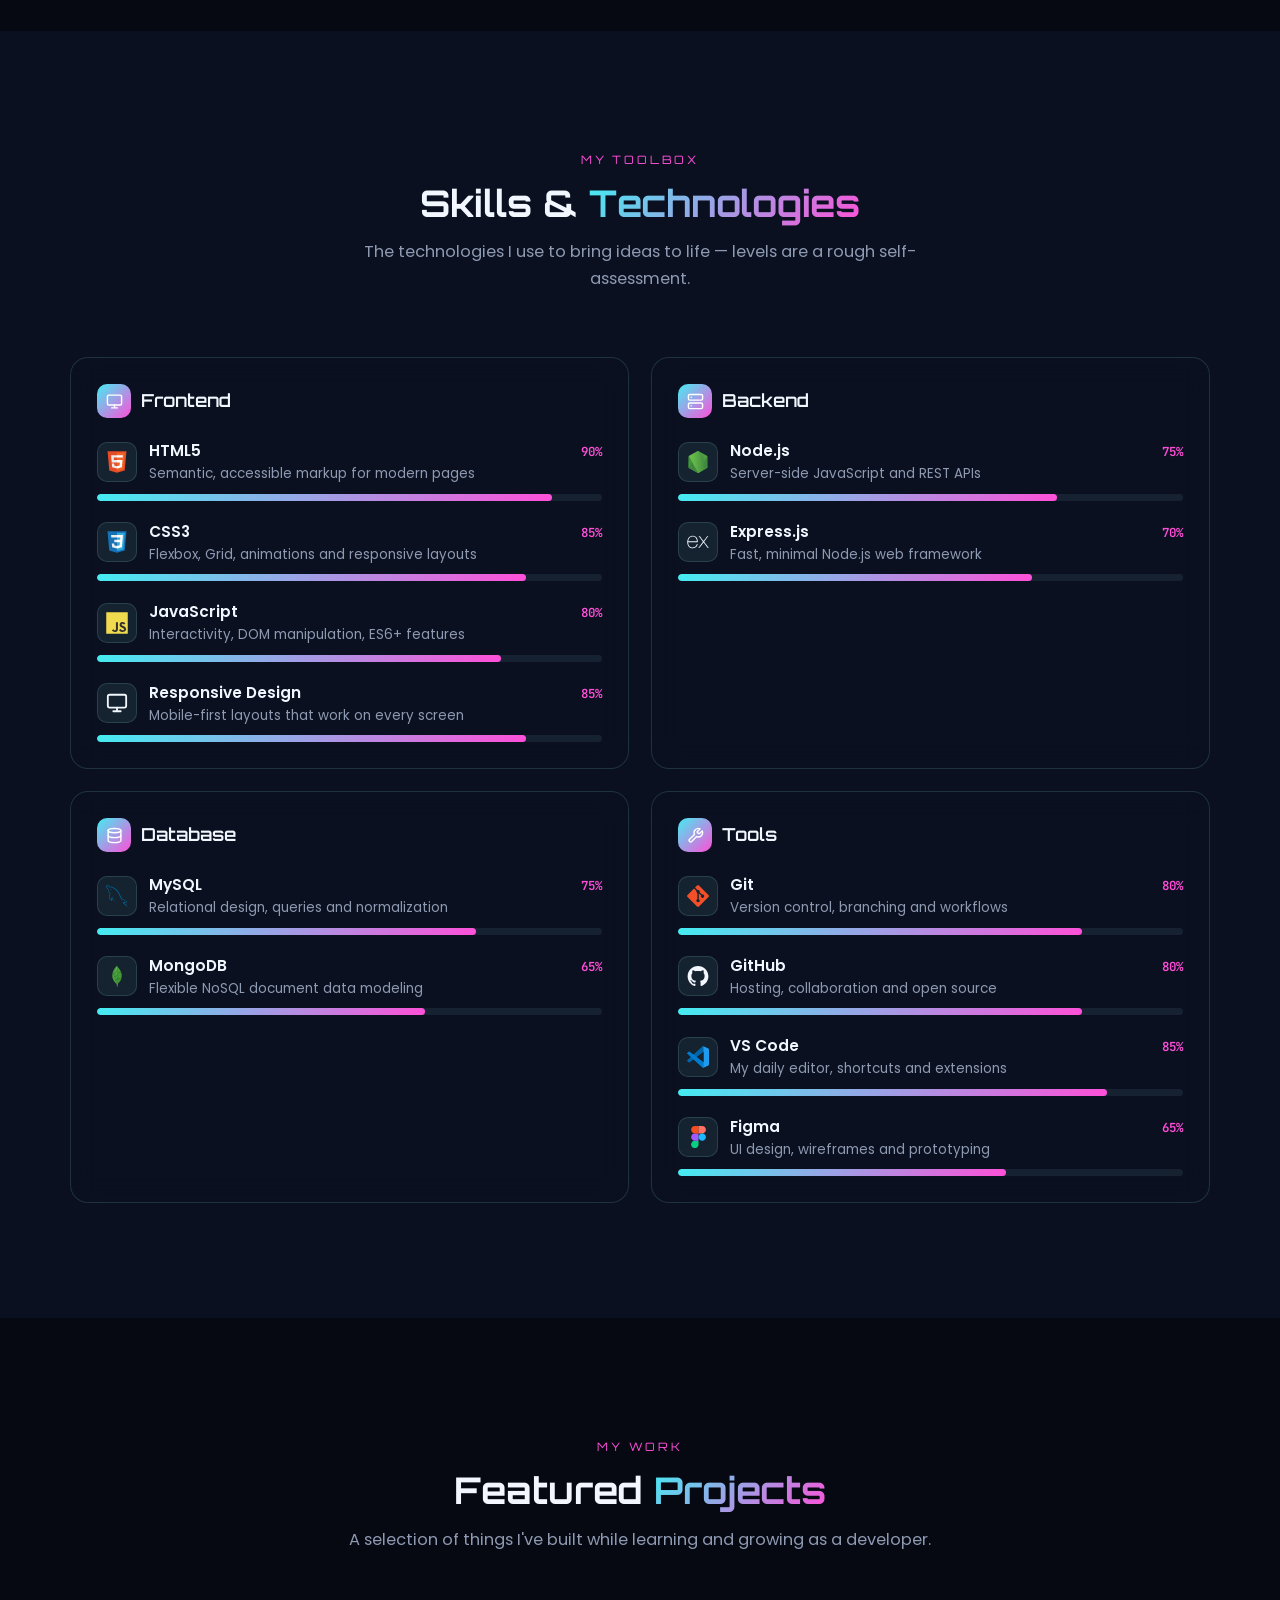
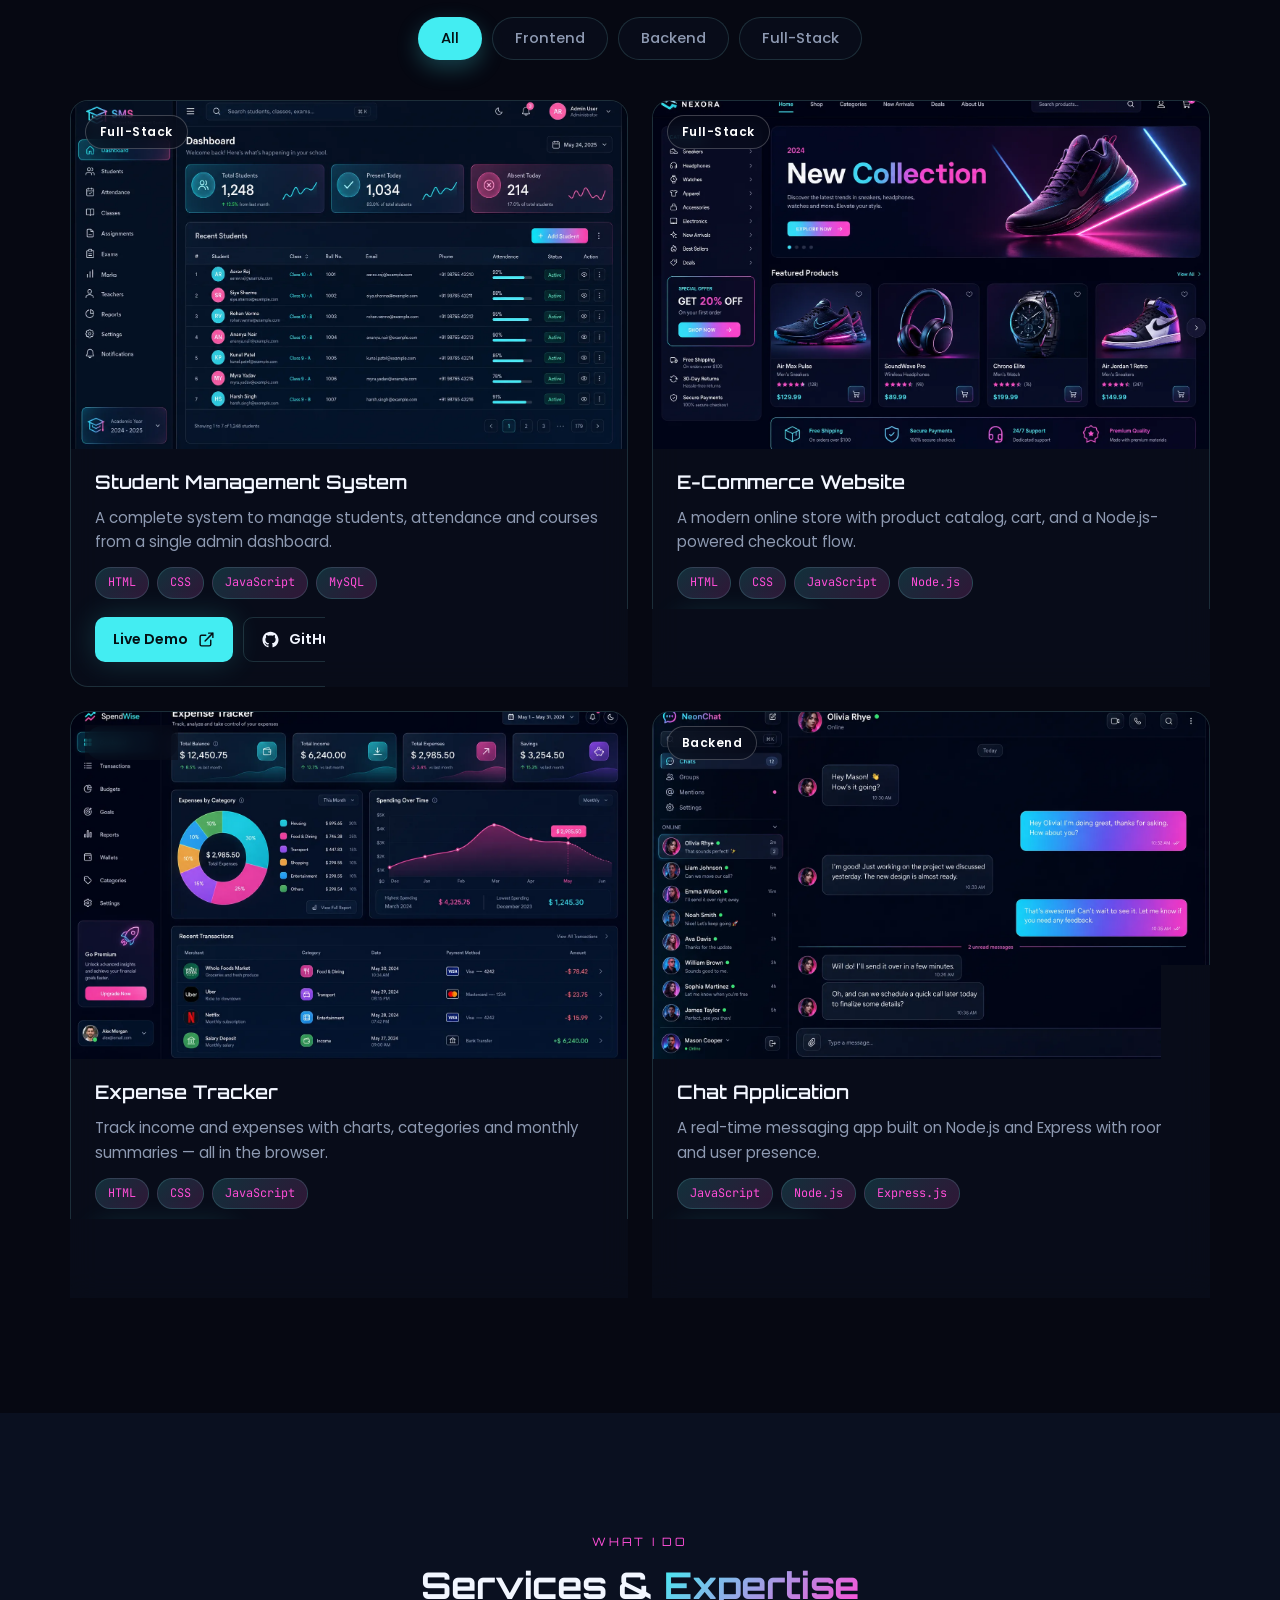
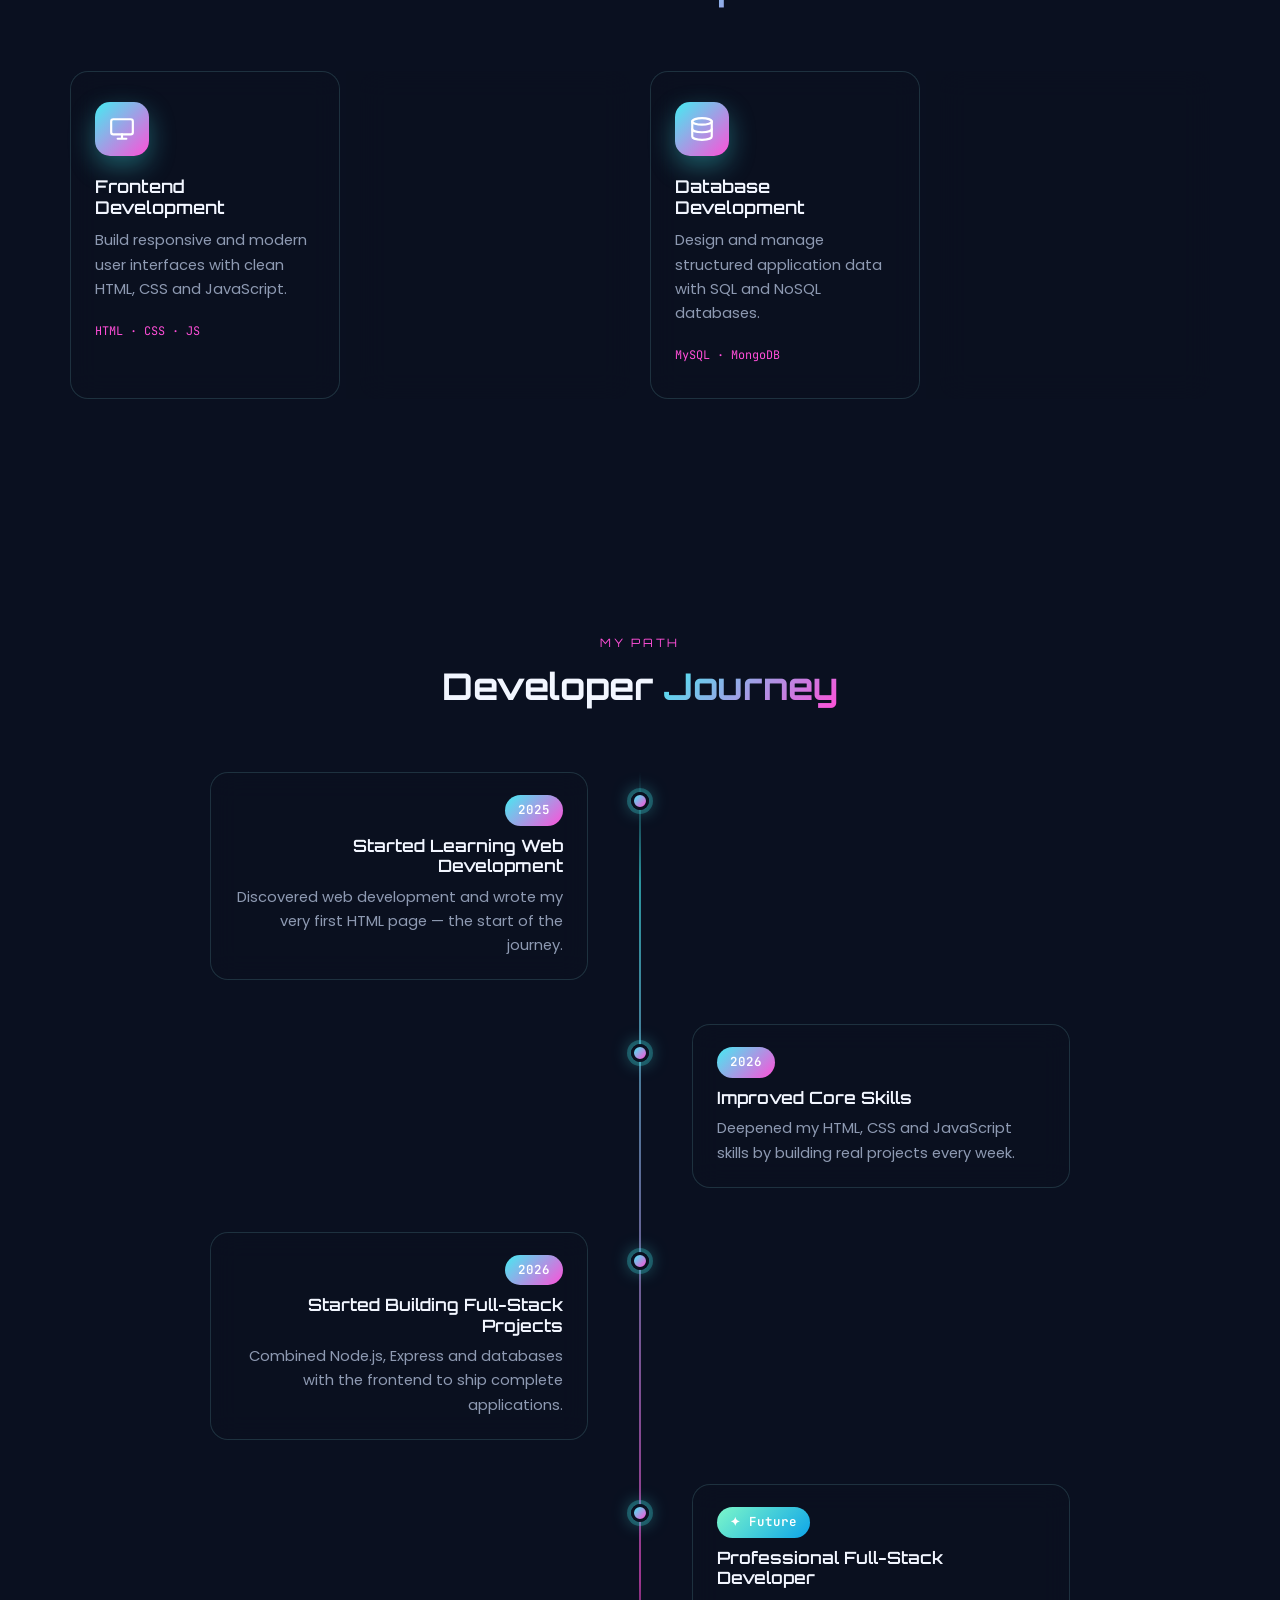
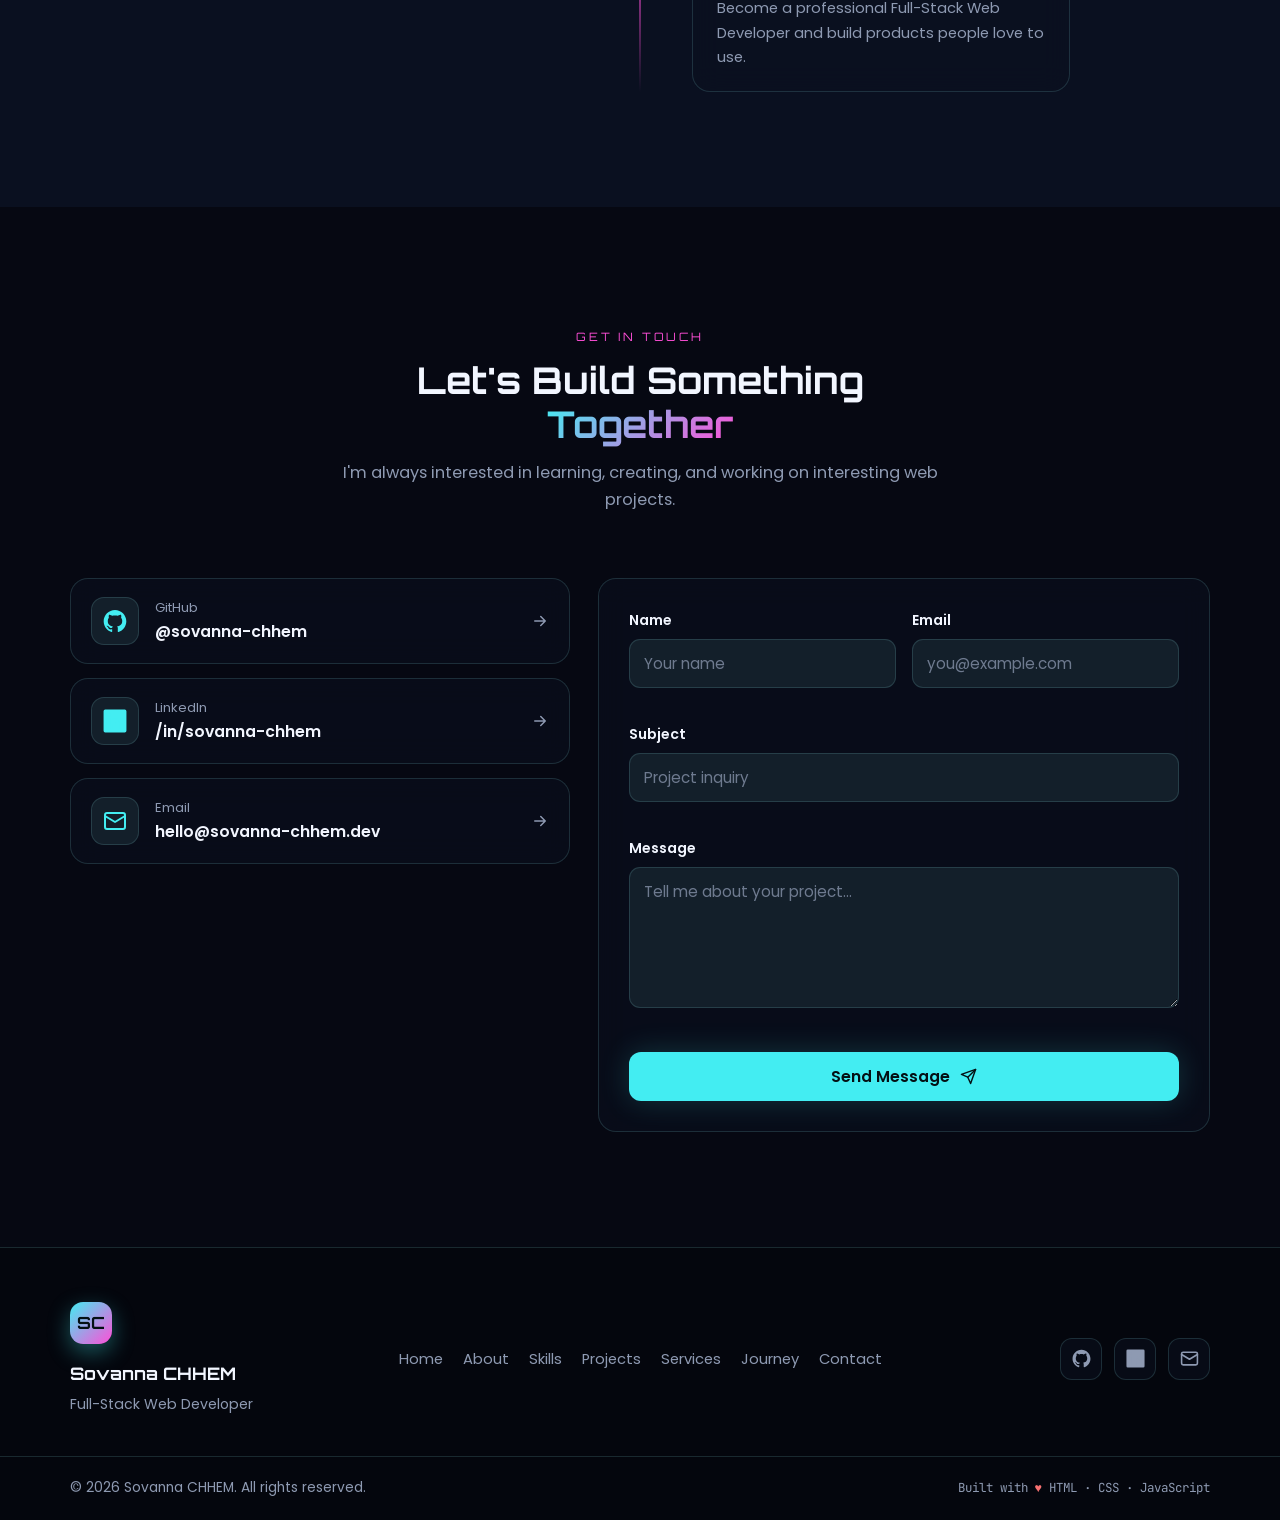
==== commit 975d2423: "update picture" ====
--- a/index.html
+++ b/index.html
@@ -447,13 +447,13 @@
 
           <div class="avatar-frame">
             <!-- EDIT: replace with your own photo or avatar (any format) -->
-            <img src="assets/images/sovanna.png" alt="Anime-style developer avatar of Sovanna CHHEM" width="1024"
+            <img src="assets/images/hero-avatar.png" alt="Anime-style developer avatar of Sovanna CHHEM" width="1024"
               height="1536" loading="eager" />
             <span class="avatar-corner corner-tl" aria-hidden="true"></span>
             <span class="avatar-corner corner-br" aria-hidden="true"></span>
             <span class="scanline" aria-hidden="true"></span>
           </div>
-
+          
           <!-- Floating technology chips -->
           <span class="float-chip chip-1" aria-hidden="true"><svg class="chip-svg">
               <use href="#i-html5"></use>
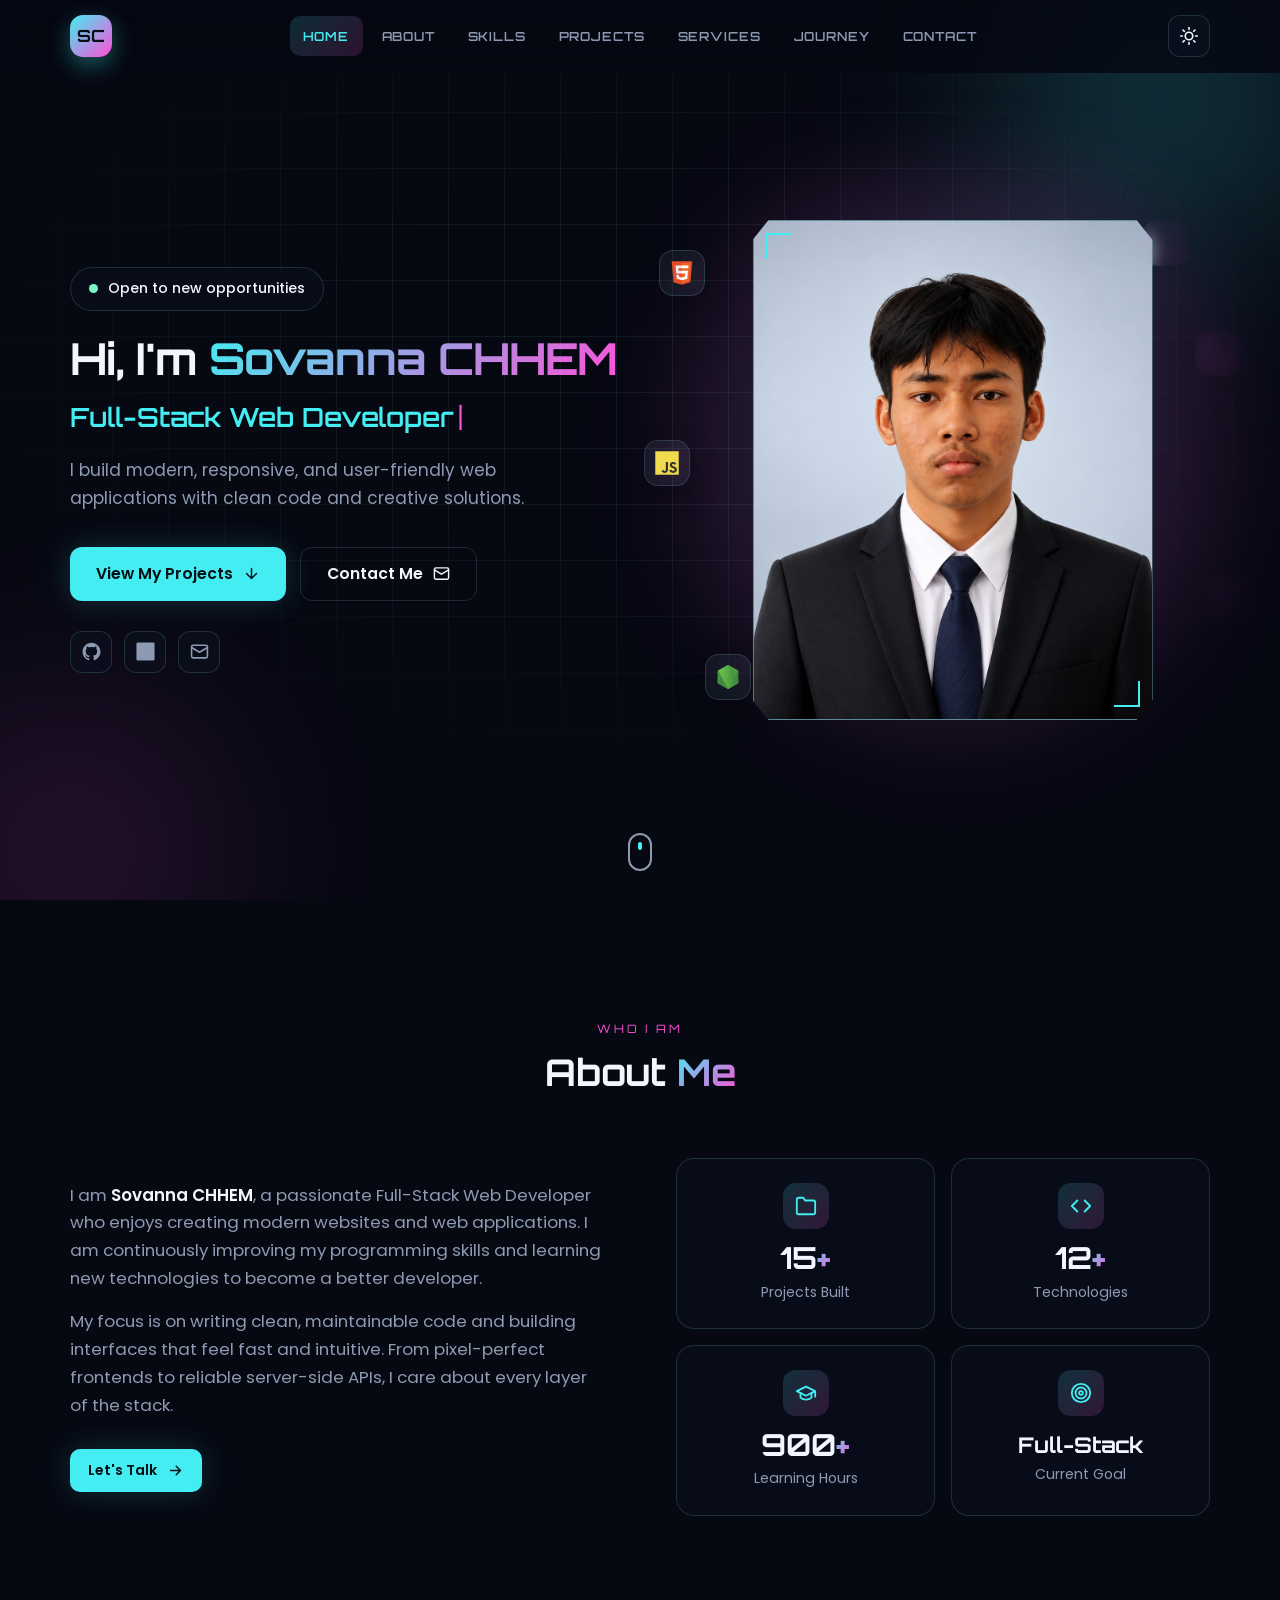
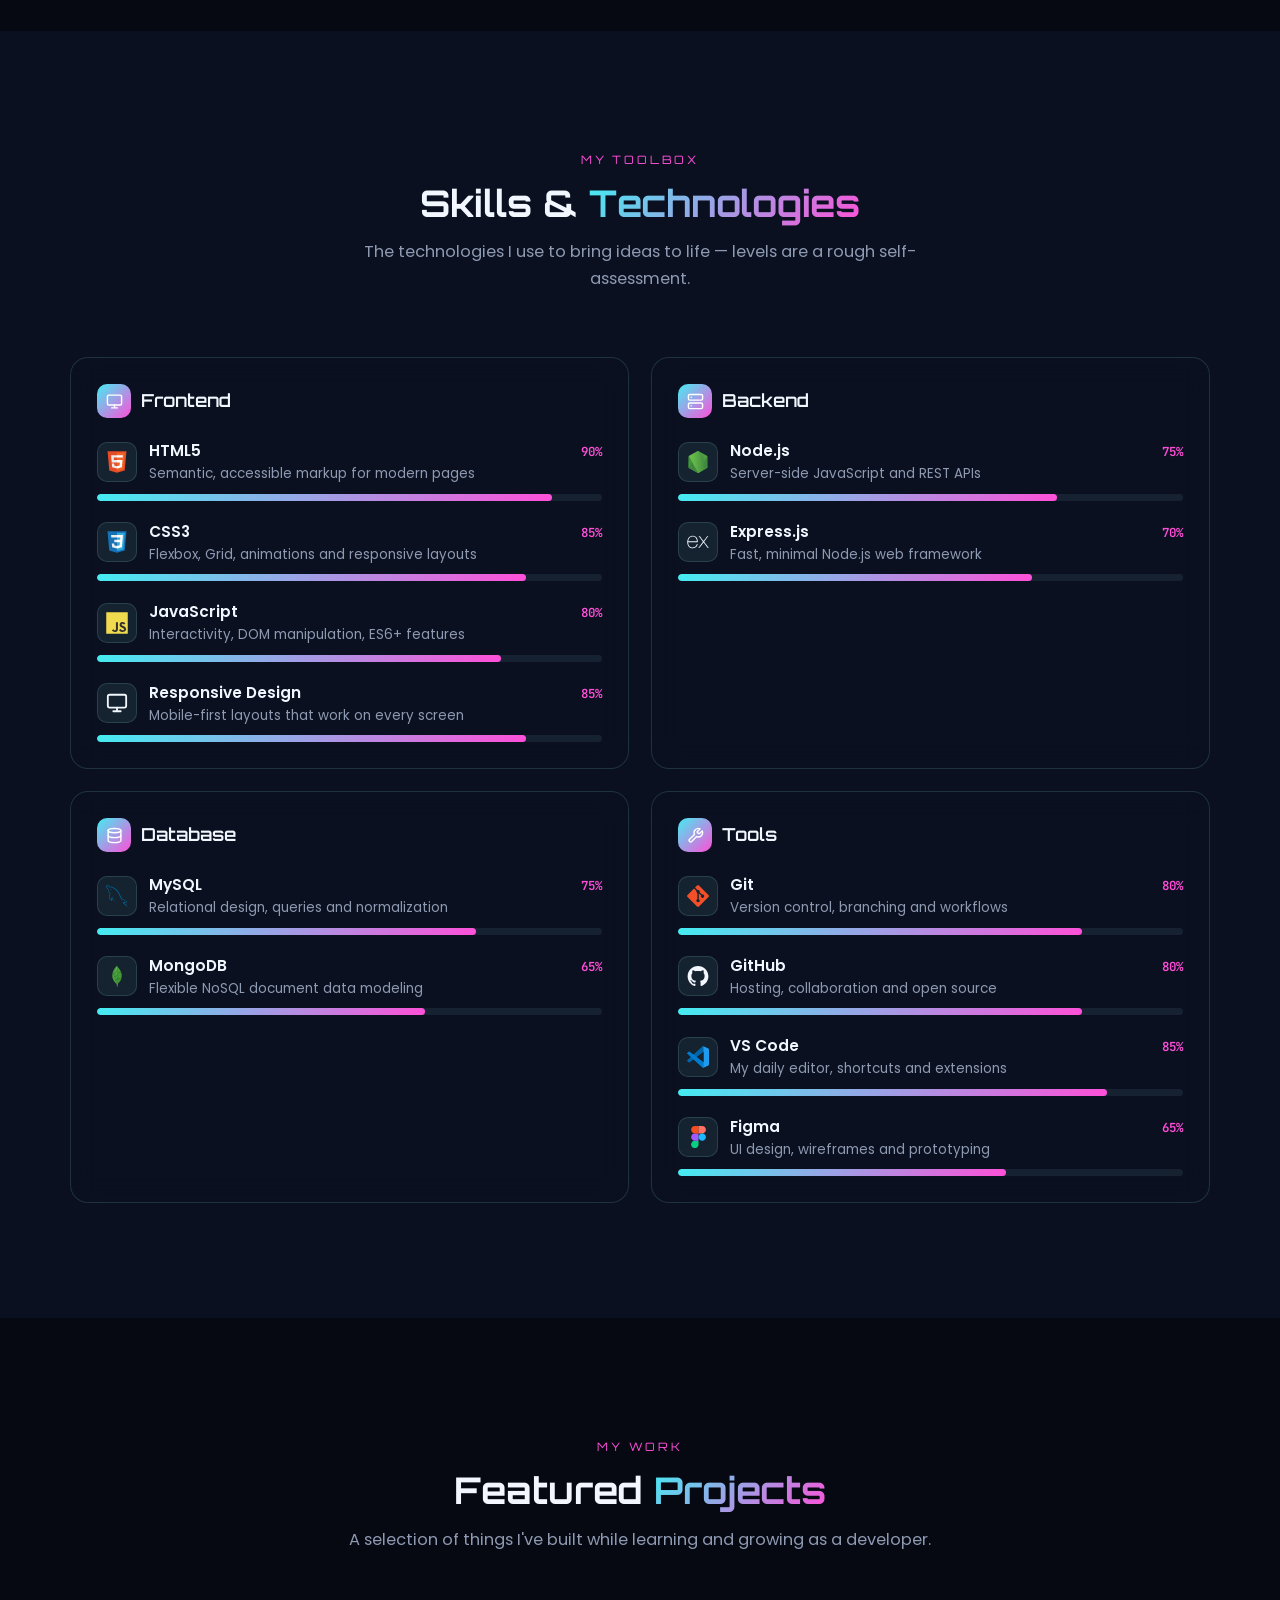
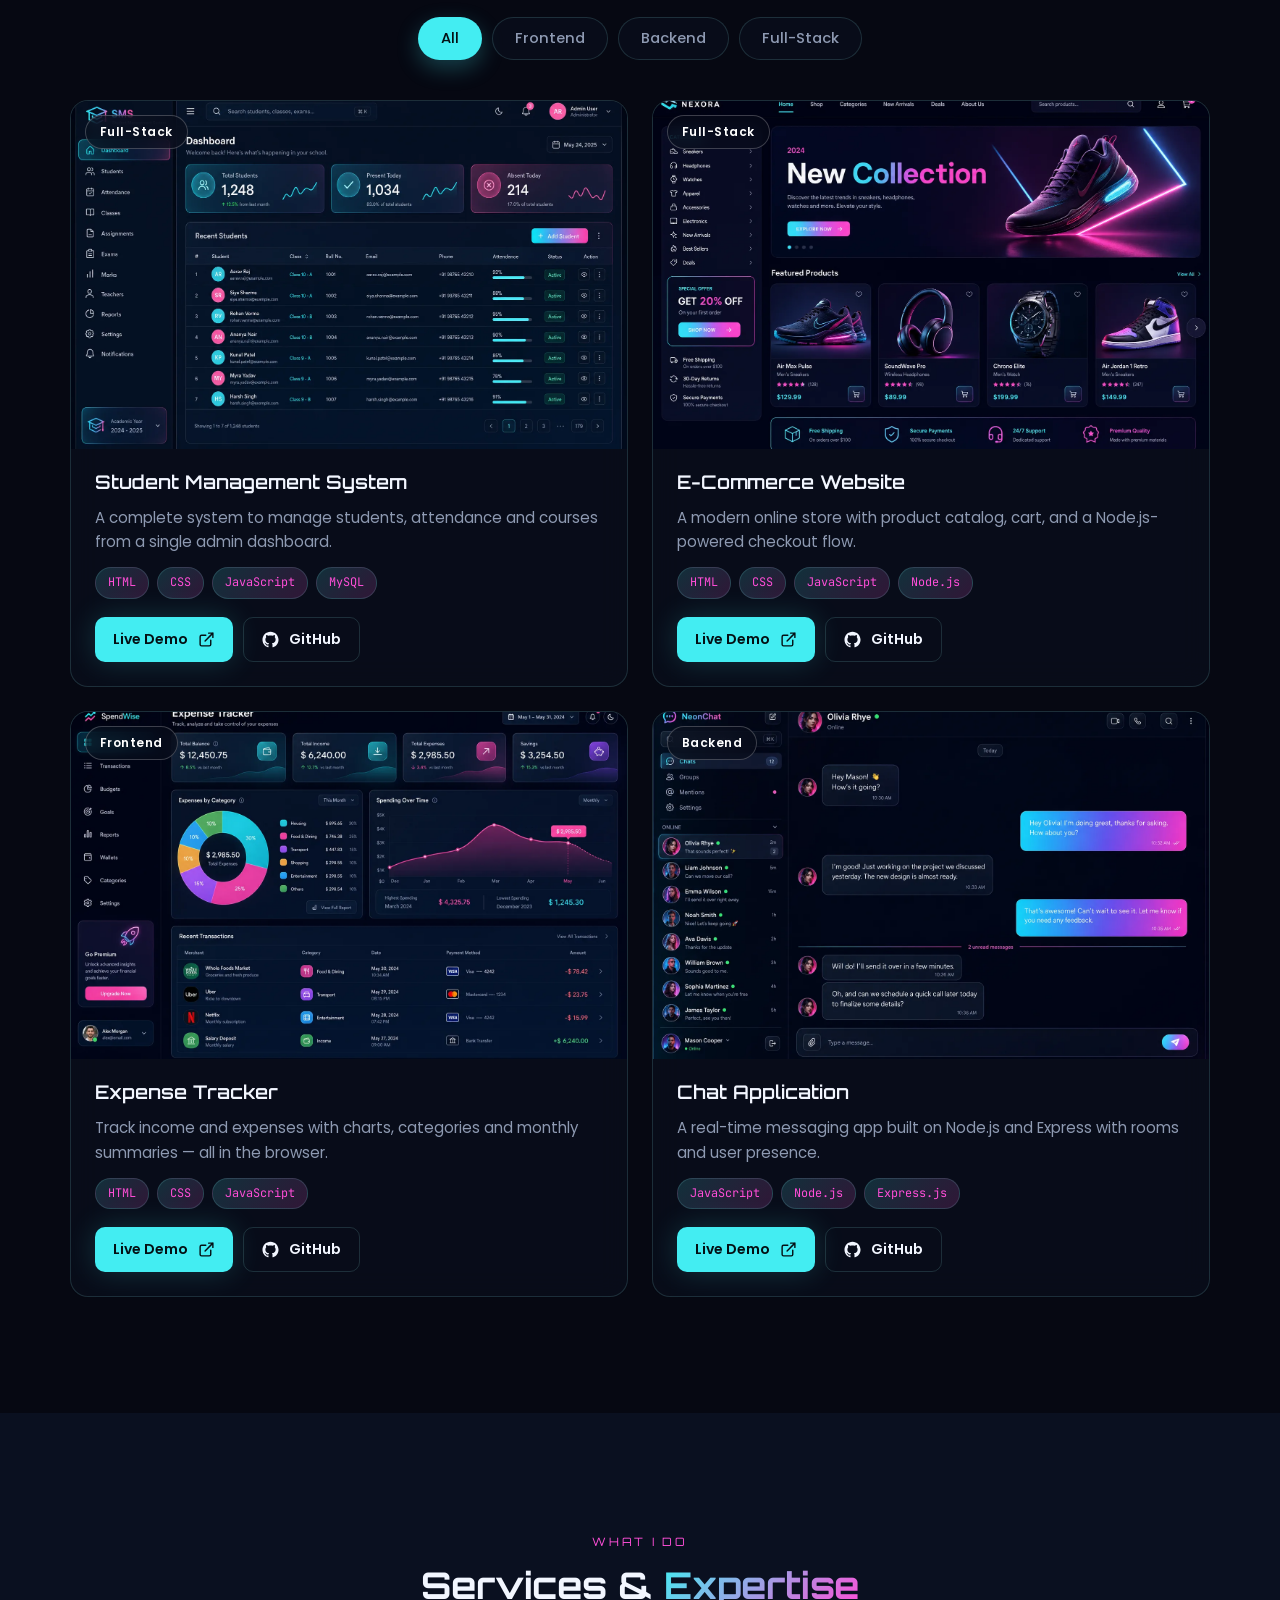
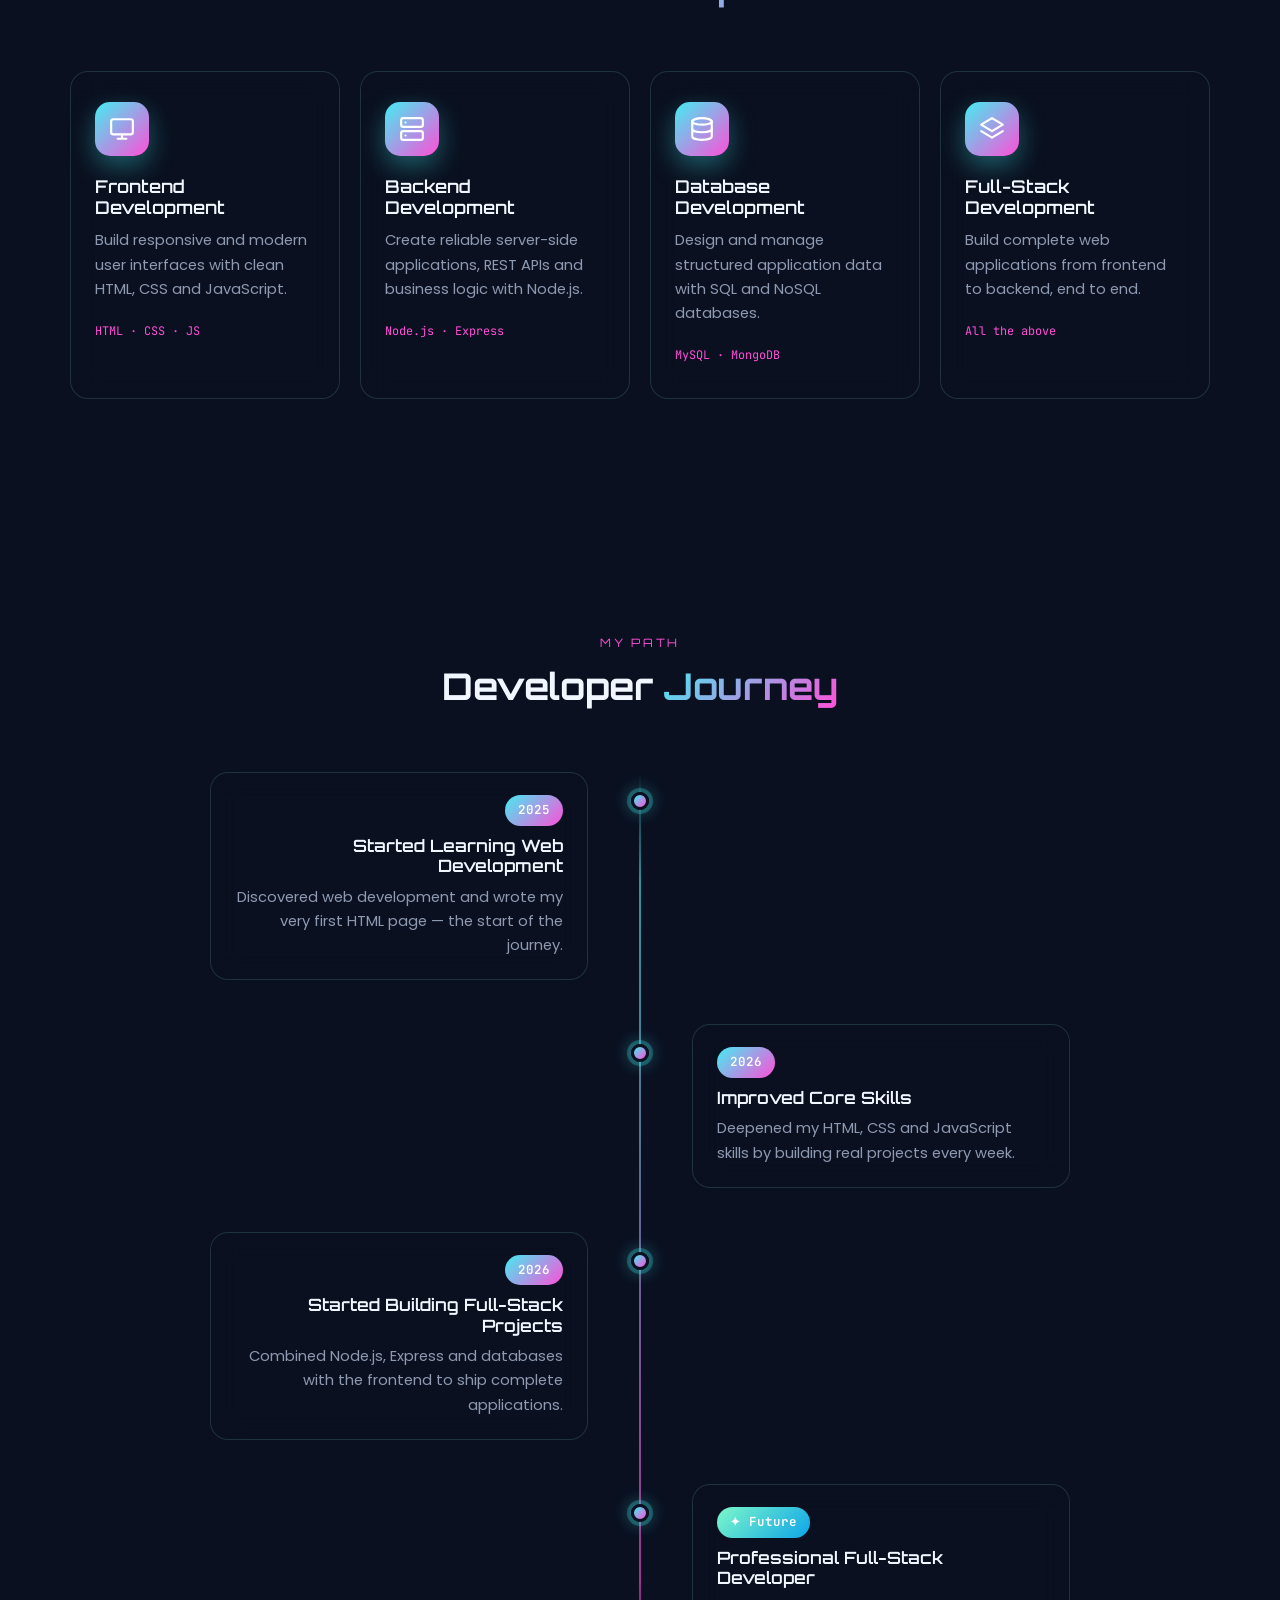
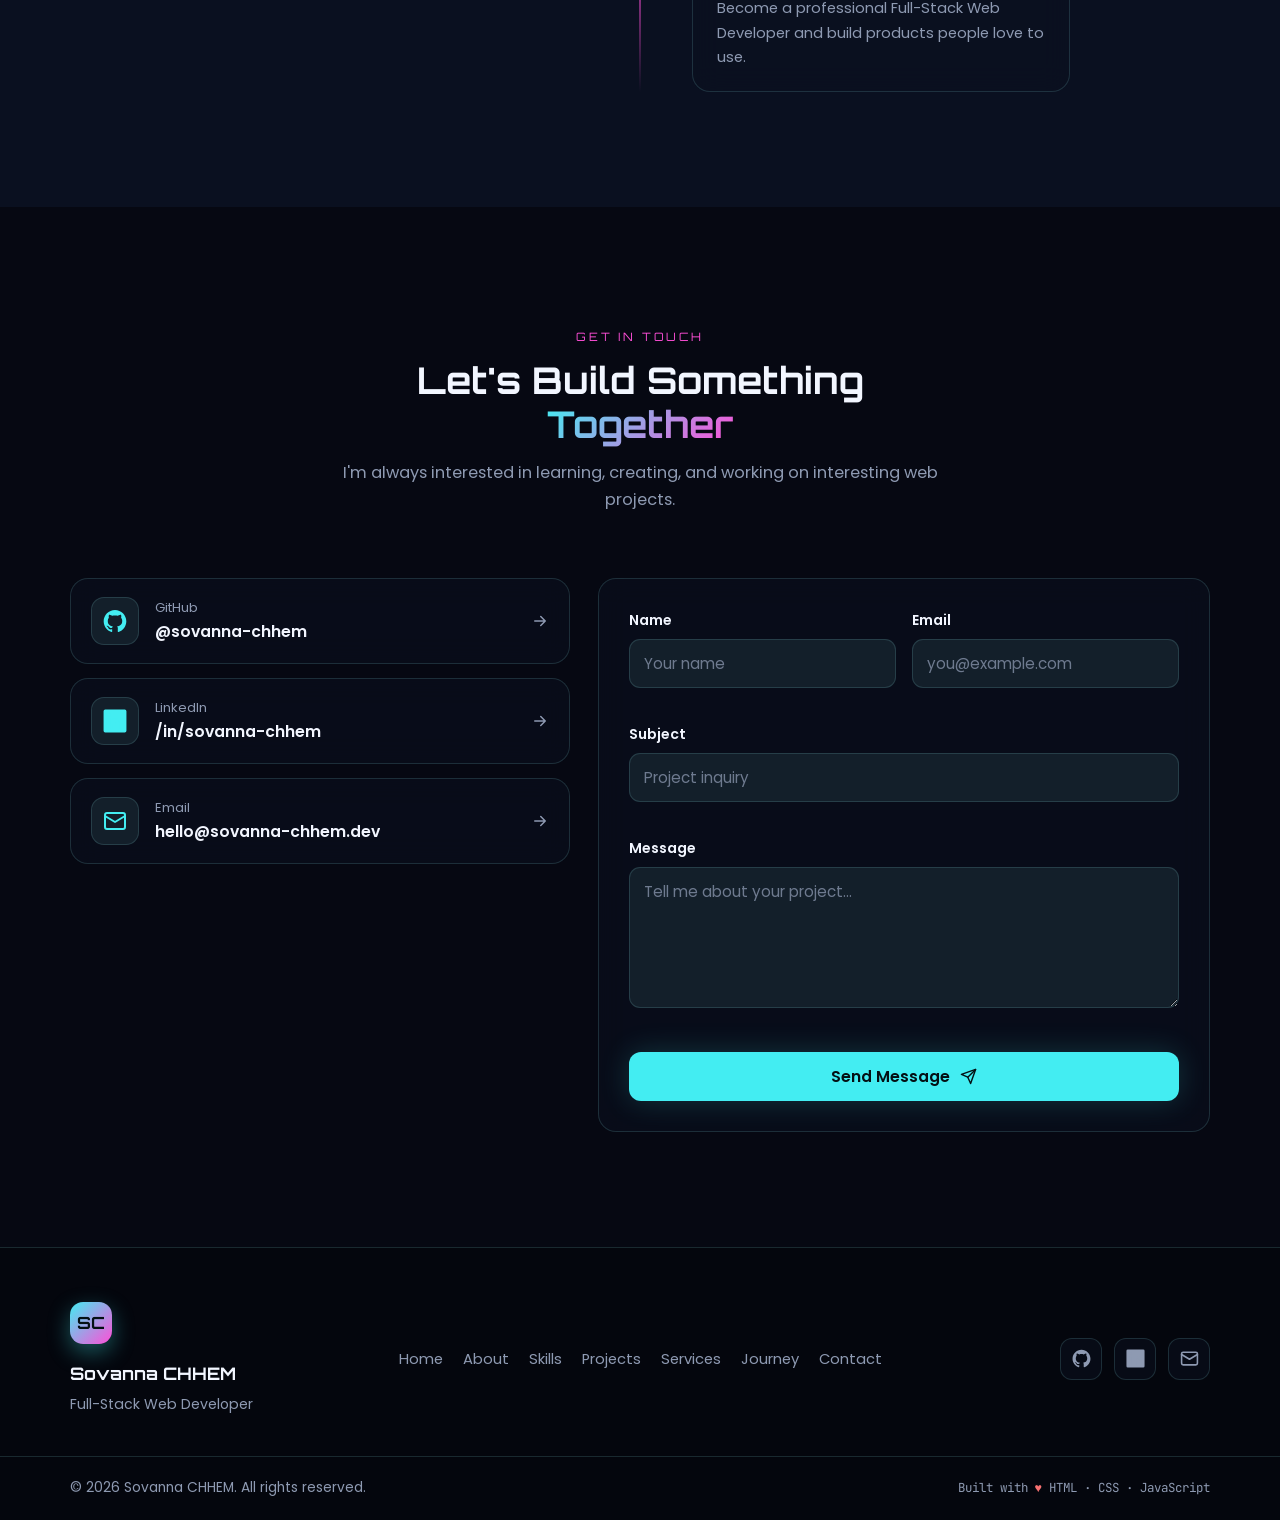
==== commit b19330e2: "change image" ====
--- a/index.html
+++ b/index.html
@@ -447,13 +447,13 @@
 
           <div class="avatar-frame">
             <!-- EDIT: replace with your own photo or avatar (any format) -->
-            <img src="assets/images/hero-avatar.png" alt="Anime-style developer avatar of Sovanna CHHEM" width="1024"
+            <img src="assets/images/sovanna.png" alt="Anime-style developer avatar of Sovanna CHHEM" width="1024"
               height="1536" loading="eager" />
             <span class="avatar-corner corner-tl" aria-hidden="true"></span>
             <span class="avatar-corner corner-br" aria-hidden="true"></span>
             <span class="scanline" aria-hidden="true"></span>
           </div>
-          
+
           <!-- Floating technology chips -->
           <span class="float-chip chip-1" aria-hidden="true"><svg class="chip-svg">
               <use href="#i-html5"></use>
@@ -1199,6 +1199,4 @@
   </button>
 
   <script src="script.js" defer></script>
-</body>
-
-</html>+</bod
